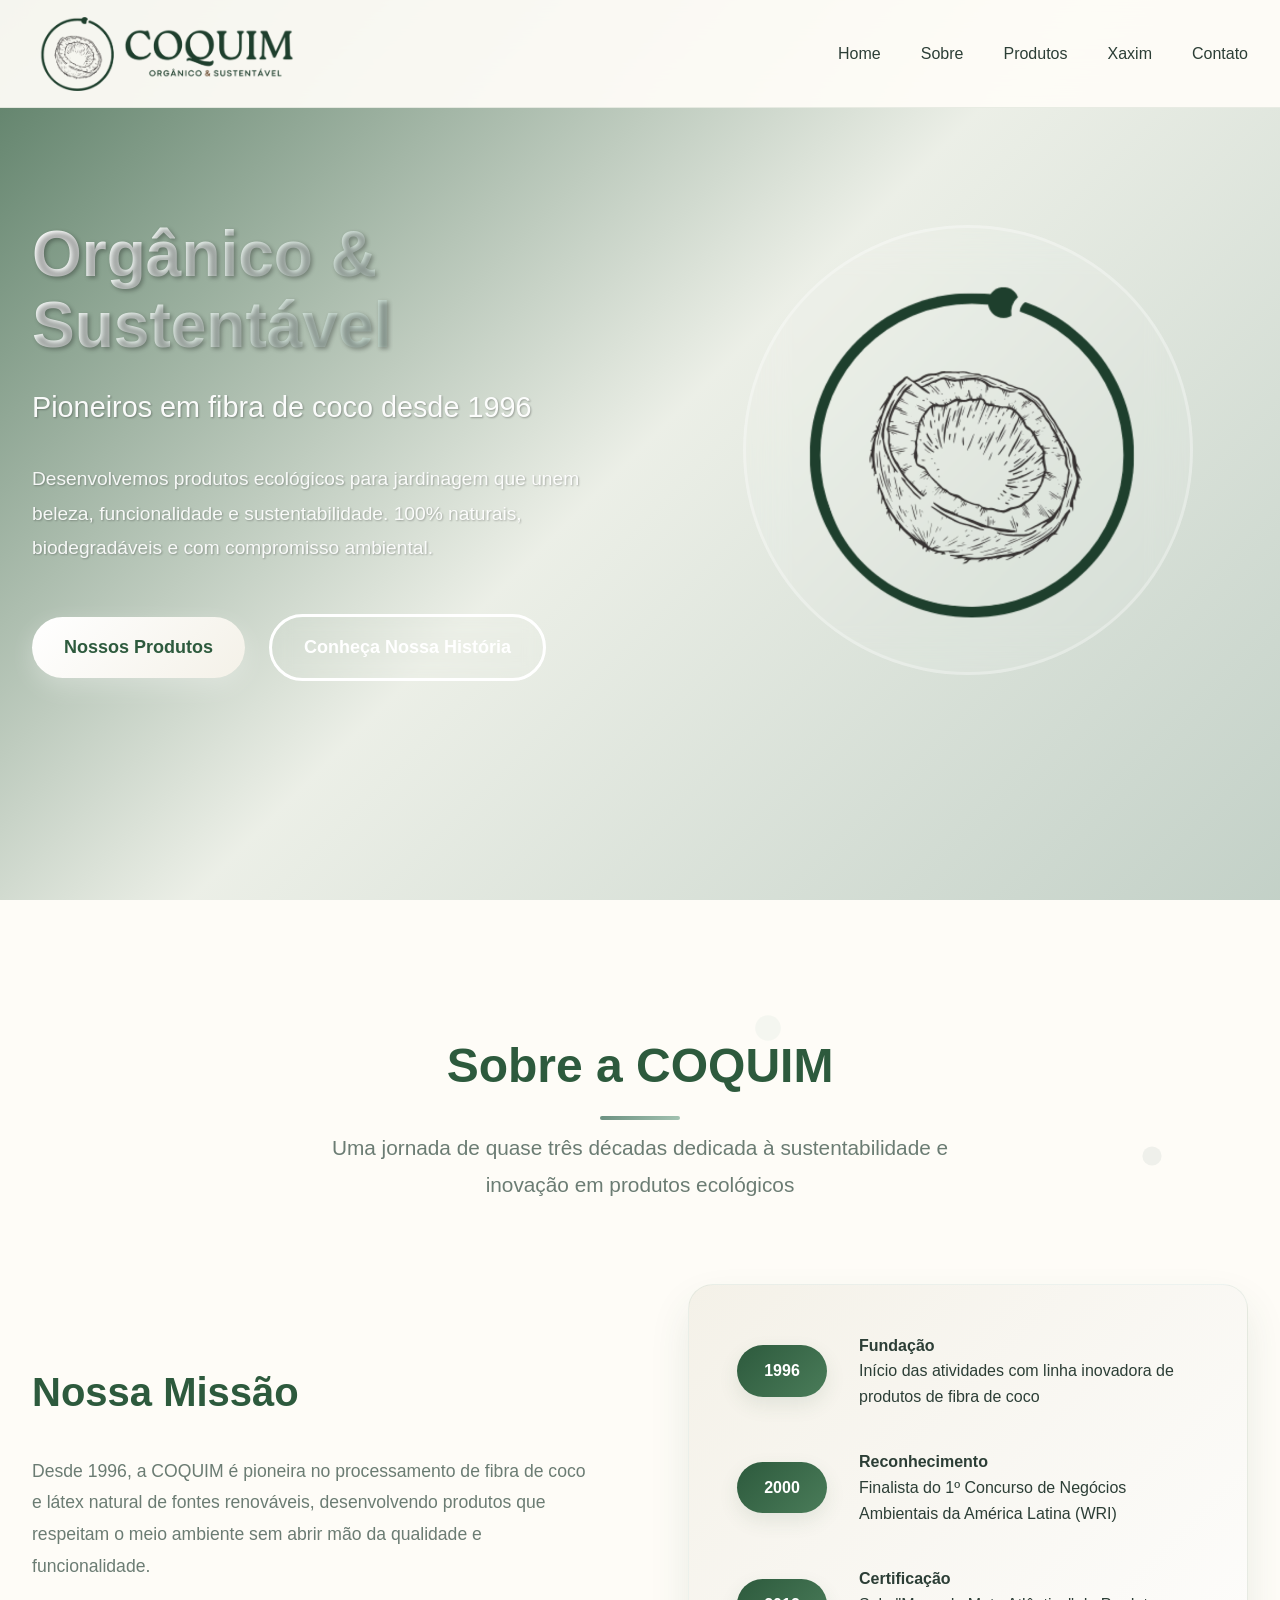
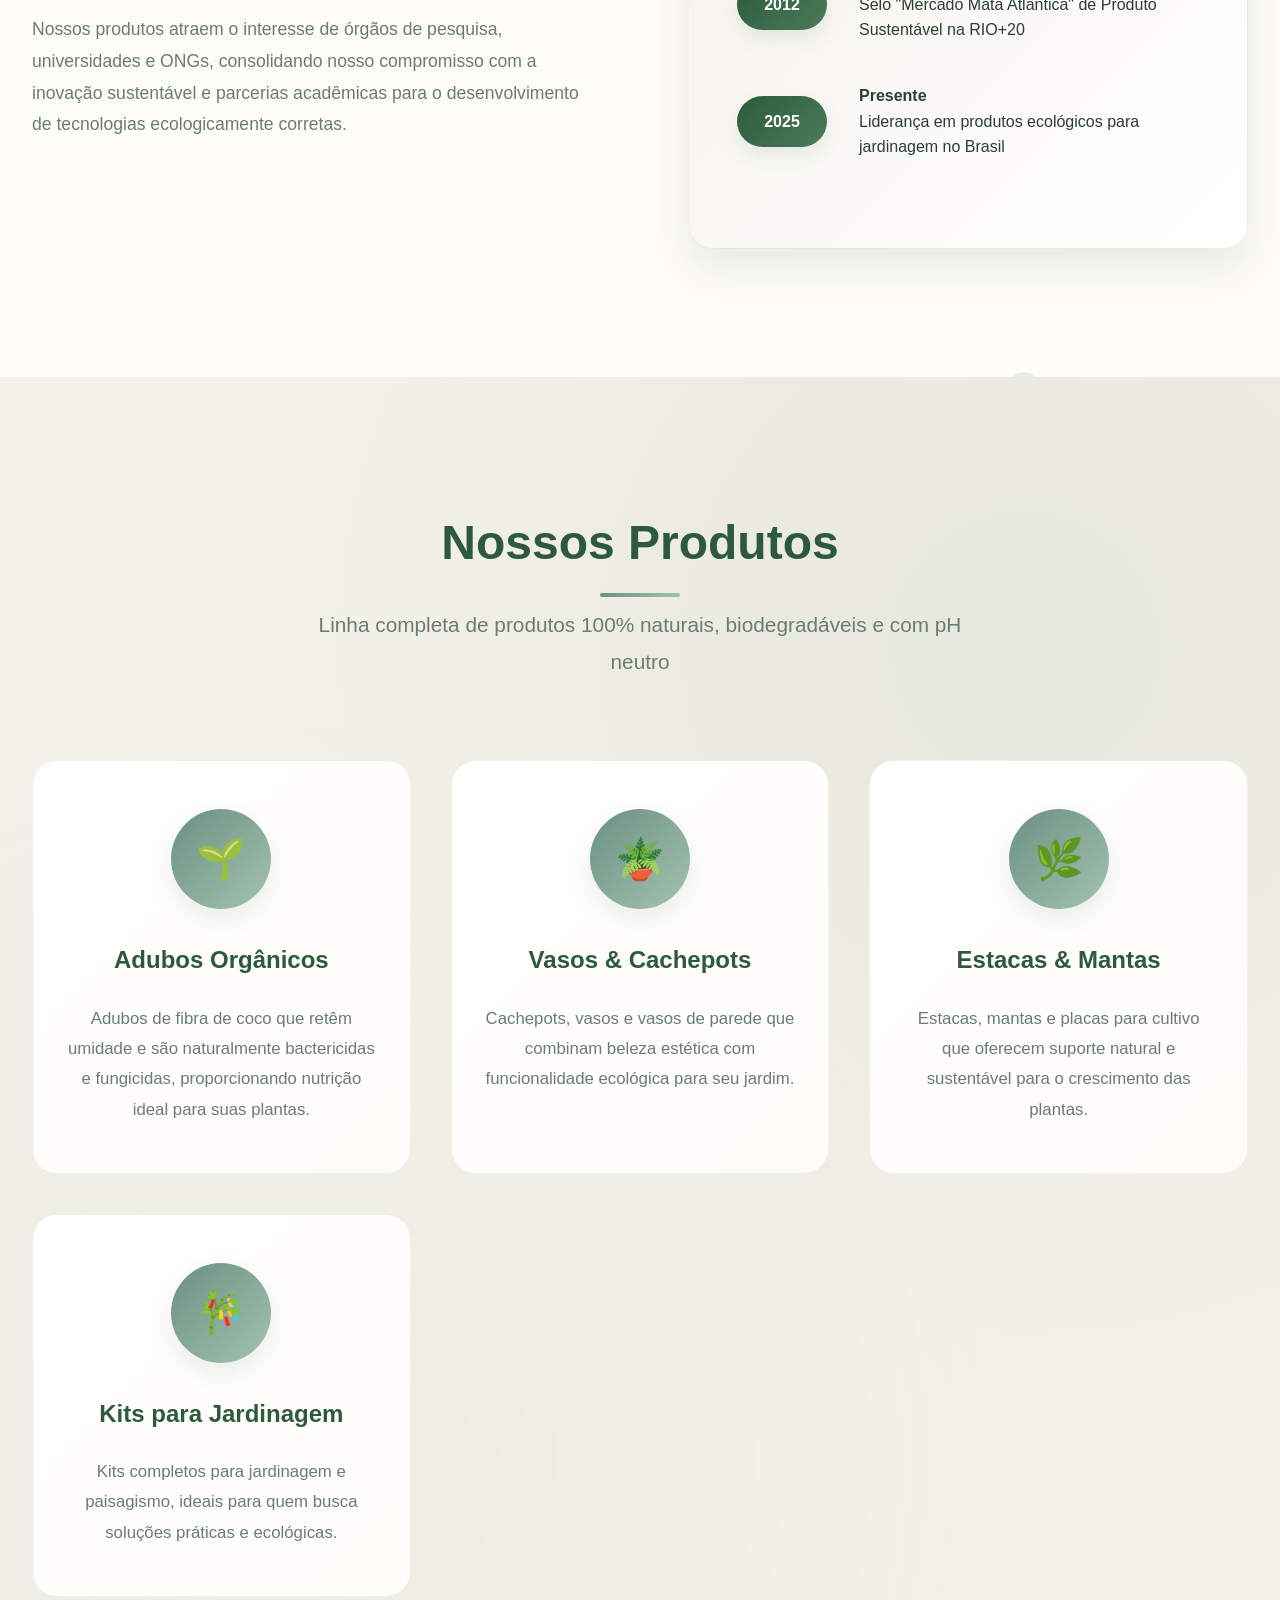
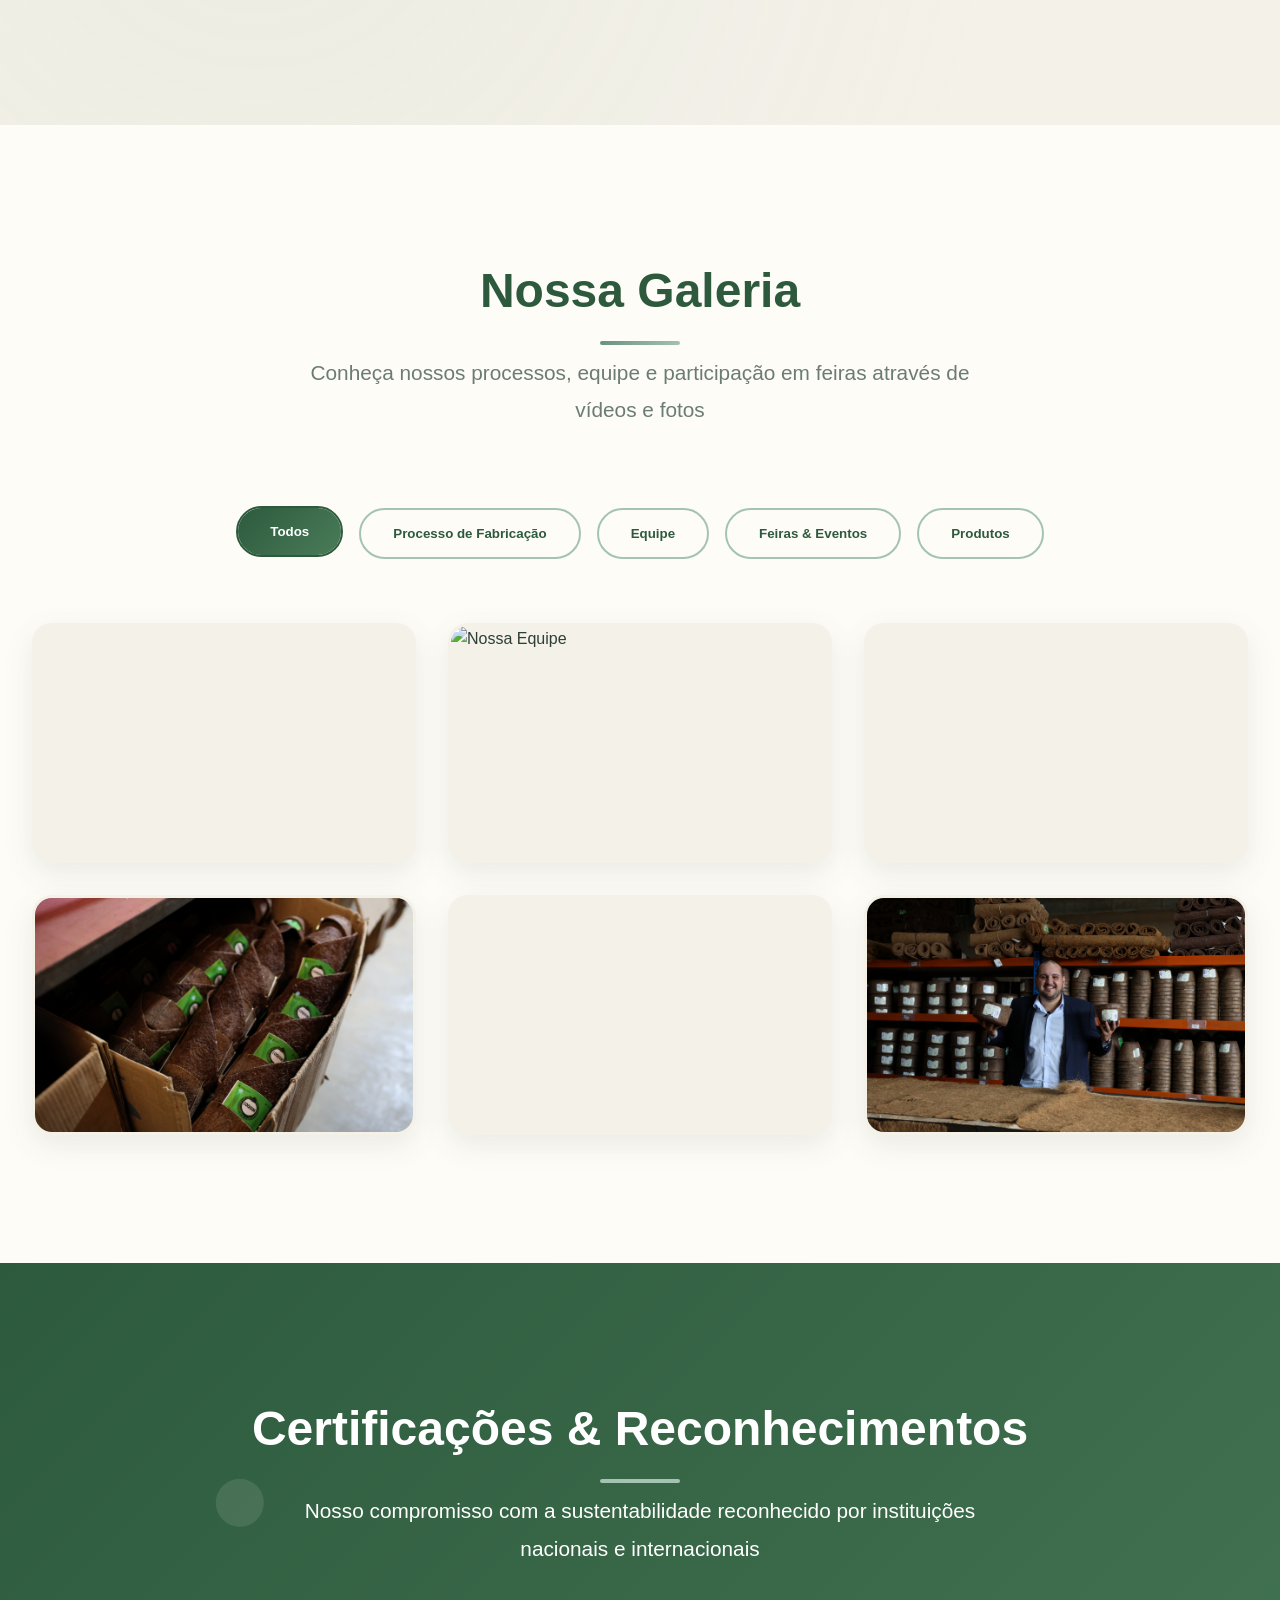
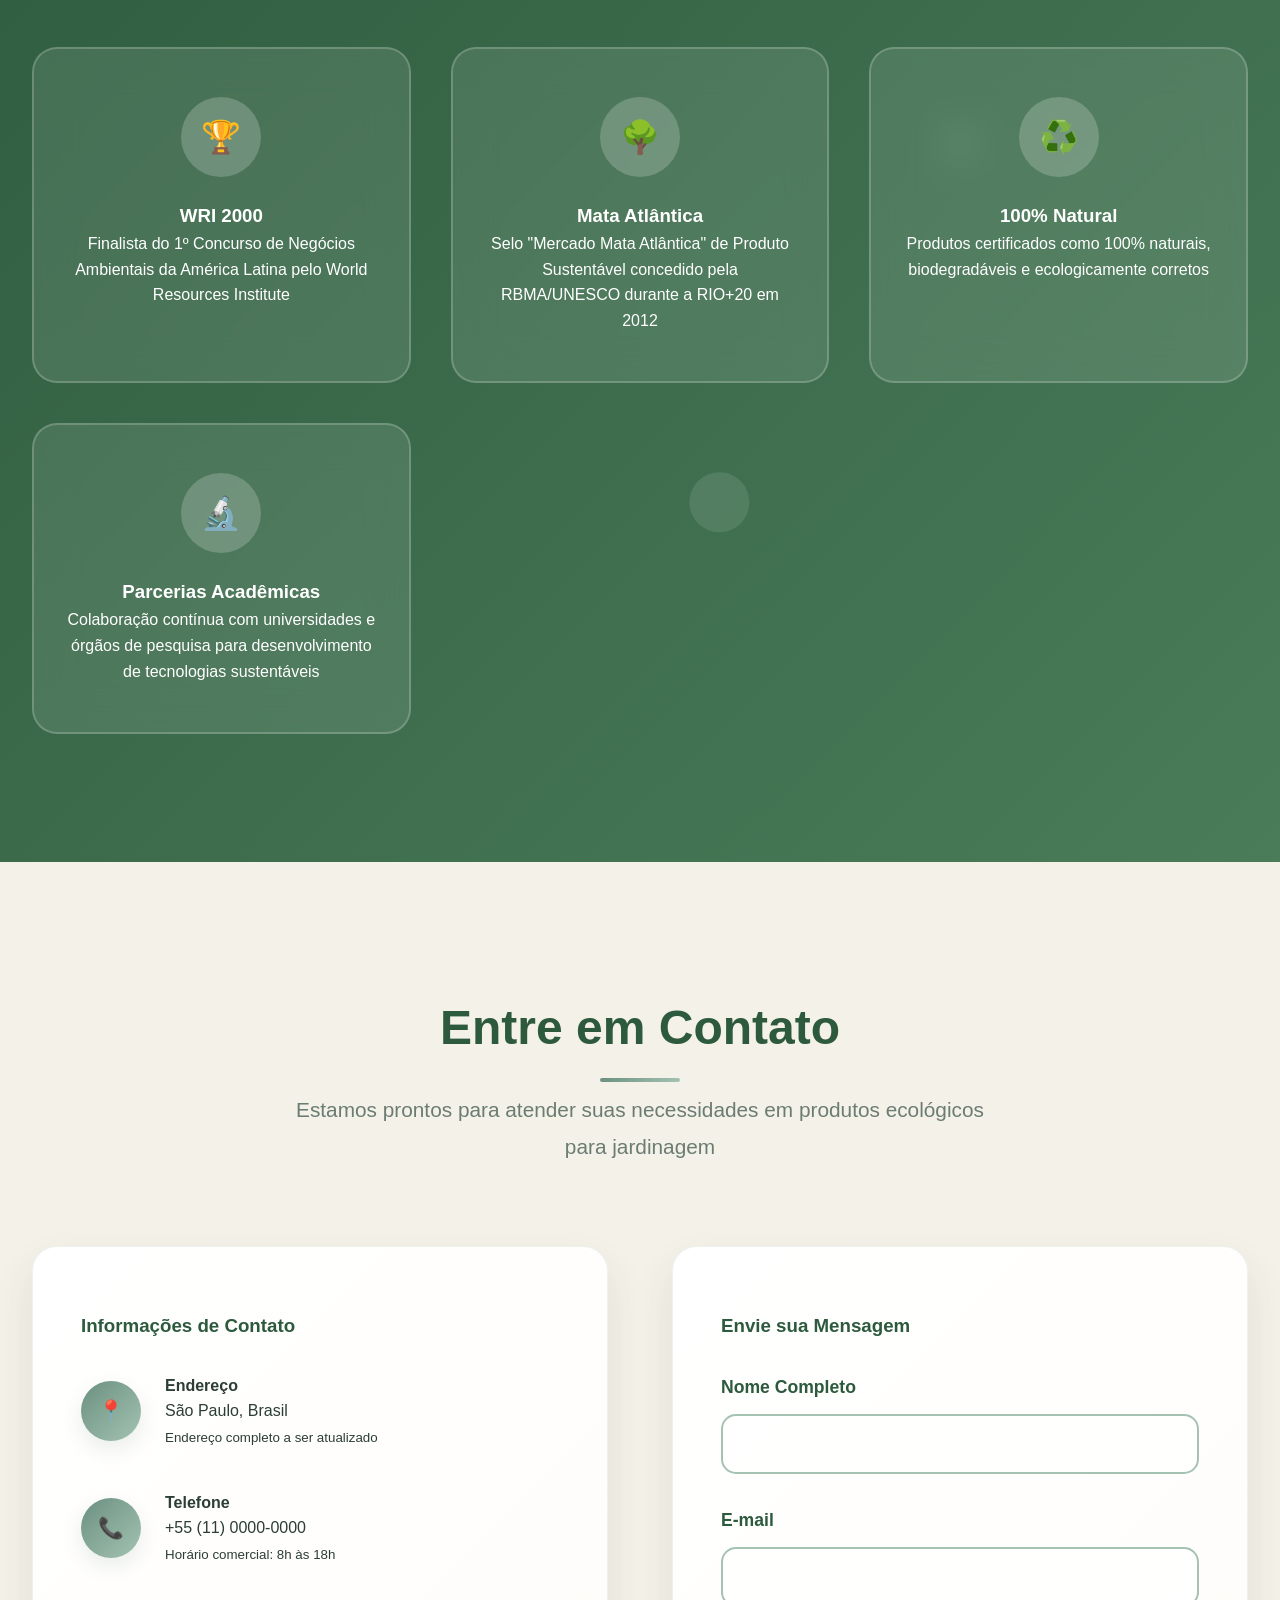
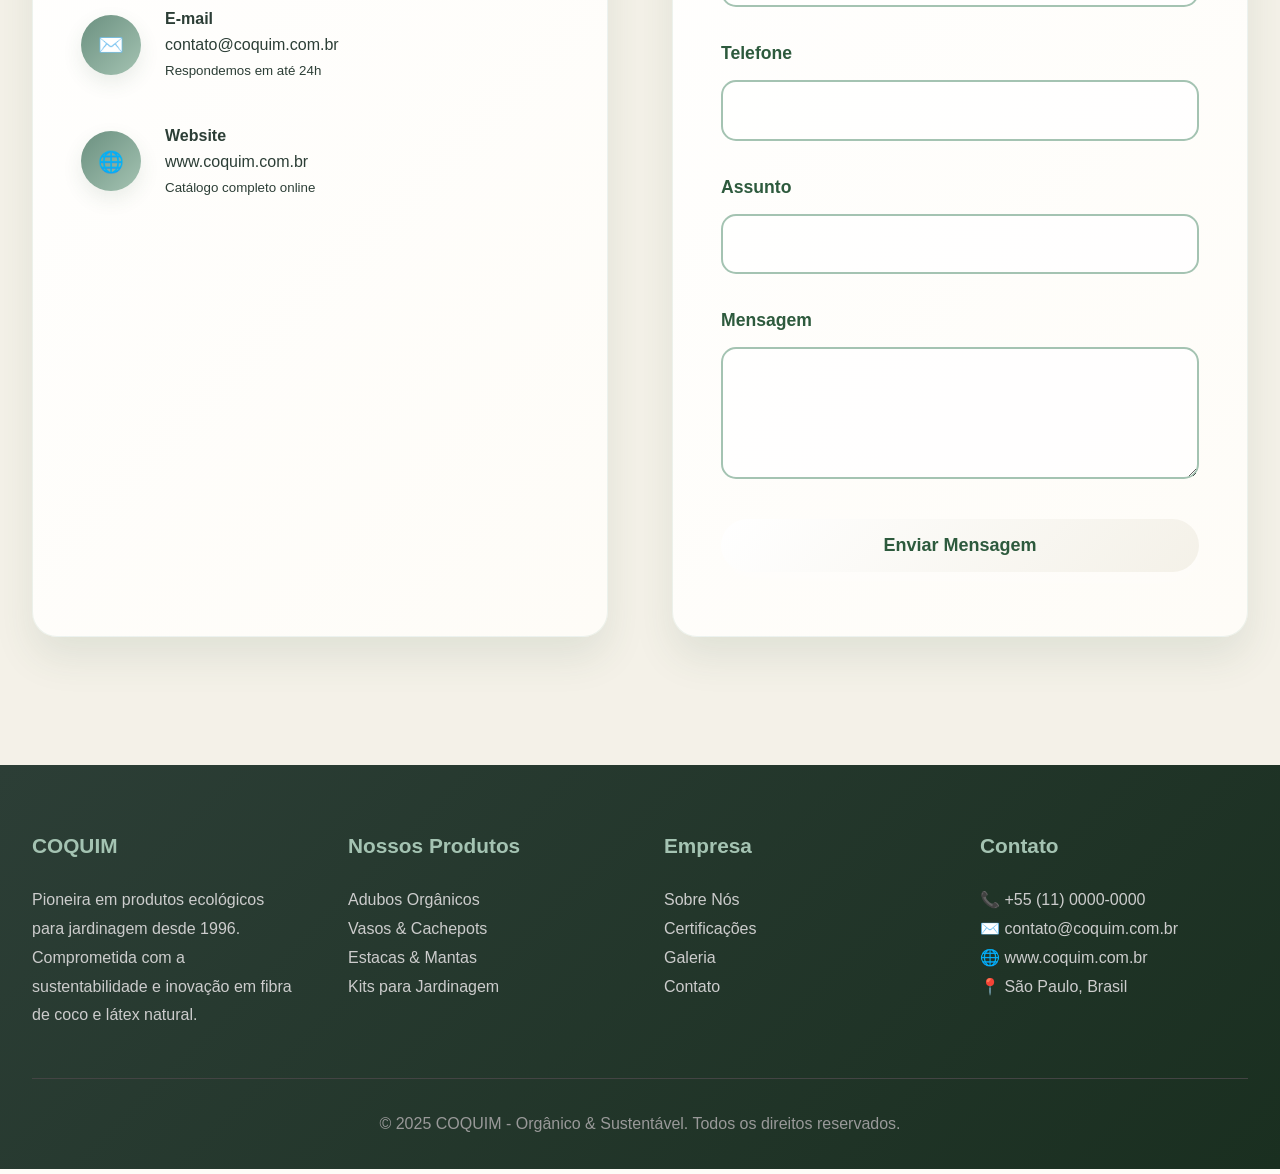
==== index.html @ 80f4fe93 "First commit" ====
<!DOCTYPE html>
<html lang="pt-BR">

<head>
    <meta charset="UTF-8">
    <meta name="viewport" content="width=device-width, initial-scale=1.0">
    <title>COQUIM - Orgânico & Sustentável | Produtos Ecológicos para Jardinagem</title>
    <meta name="description"
        content="COQUIM - Pioneira no processamento de fibra de coco e látex natural. Produtos 100% naturais, biodegradáveis para jardinagem sustentável desde 1996.">
    <meta name="keywords"
        content="fibra de coco, produtos orgânicos, jardinagem sustentável, vasos ecológicos, adubos naturais">

    <!-- Open Graph -->
    <meta property="og:title" content="COQUIM - Orgânico & Sustentável">
    <meta property="og:description" content="Produtos ecológicos para jardinagem desde 1996">
    <meta property="og:type" content="website">

    <style>
        :root {
            --primary-green: #2d5a3d;
            --secondary-green: #4a7c59;
            --accent-green: #6b9080;
            --light-green: #a4c3b2;
            --cream: #f4f1e8;
            --warm-white: #fefcf7;
            --text-dark: #2c3e36;
            --text-light: #6b7c73;
            --shadow: rgba(45, 90, 61, 0.1);
            --shadow-hover: rgba(45, 90, 61, 0.2);
            --gradient-primary: linear-gradient(135deg, #2d5a3d 0%, #4a7c59 100%);
            --gradient-secondary: linear-gradient(135deg, #6b9080 0%, #a4c3b2 100%);
        }

        * {
            margin: 0;
            padding: 0;
            box-sizing: border-box;
        }

        html {
            scroll-behavior: smooth;
        }

        body {
            font-family: 'Segoe UI', Tahoma, Geneva, Verdana, sans-serif;
            line-height: 1.6;
            color: var(--text-dark);
            background-color: var(--warm-white);
            overflow-x: hidden;
        }

        /* Header */
        .header {
            position: fixed;
            top: 0;
            width: 100%;
            background: rgba(254, 252, 247, 0.95);
            backdrop-filter: blur(20px);
            z-index: 1000;
            transition: all 0.3s ease;
            border-bottom: 1px solid rgba(45, 90, 61, 0.1);
        }

        .header.scrolled {
            background: rgba(254, 252, 247, 0.98);
            box-shadow: 0 4px 30px var(--shadow);
        }

        .nav-container {
            max-width: 1400px;
            margin: 0 auto;
            display: flex;
            justify-content: space-between;
            align-items: center;
            padding: 1rem 2rem;
        }

        .logo {
            display: flex;
            align-items: center;
            font-weight: bold;
            color: var(--primary-green);
            text-decoration: none;
        }

        .logo-icon {
            width: 270px;
            height: 75px;
            margin-right: 0.5rem;
            display: flex;
            align-items: center;
            justify-content: center;
            position: relative;
            background-image: url('./assets/logos/coquim-header-logo.png');
            background-size: contain;
            background-repeat: no-repeat;
            background-position: center;
        }

        .nav-menu {
            display: flex;
            list-style: none;
            gap: 2.5rem;
        }

        .nav-link {
            text-decoration: none;
            color: var(--text-dark);
            font-weight: 500;
            transition: all 0.3s ease;
            position: relative;
            padding: 0.5rem 0;
        }

        .nav-link::after {
            content: '';
            position: absolute;
            bottom: 0;
            left: 0;
            width: 0;
            height: 3px;
            background: var(--gradient-primary);
            transition: width 0.3s ease;
            border-radius: 2px;
        }

        .nav-link:hover {
            color: var(--primary-green);
        }

        .nav-link:hover::after {
            width: 100%;
        }

        .mobile-menu-btn {
            display: none;
            background: none;
            border: none;
            font-size: 1.5rem;
            color: var(--primary-green);
            cursor: pointer;
        }

        /* Hero Section with Video Background */
        .hero {
            height: 100vh;
            position: relative;
            display: flex;
            align-items: center;
            overflow: hidden;
        }

        .hero-video {
            position: absolute;
            top: 0;
            left: 0;
            width: 100%;
            height: 100%;
            object-fit: cover;
            z-index: -2;
        }

        .hero::before {
            content: '';
            position: absolute;
            top: 0;
            left: 0;
            width: 100%;
            height: 100%;
            background: linear-gradient(135deg, 
                rgba(45, 90, 61, 0.8) 0%, 
                rgba(74, 124, 89, 0.1) 50%, 
                rgba(107, 144, 128, 0.4) 100%);
            z-index: -1;
        }

        .hero-container {
            max-width: 1400px;
            margin: 0 auto;
            padding: 0 2rem;
            display: grid;
            grid-template-columns: 1fr 1fr;
            gap: 6rem;
            align-items: center;
            position: relative;
            z-index: 1;
        }

        .hero-content {
            color: white;
        }

        .hero-title {
            font-size: 4rem;
            font-weight: 700;
            margin-bottom: 1.5rem;
            line-height: 1.1;
            text-shadow: 2px 2px 4px rgba(0,0,0,0.3);
            background: linear-gradient(135deg, #ffffff 0%, #a4c3b2 100%);
            -webkit-background-clip: text;
            -webkit-text-fill-color: transparent;
            background-clip: text;
        }

        .hero-subtitle {
            font-size: 1.8rem;
            margin-bottom: 2rem;
            font-weight: 300;
            text-shadow: 1px 1px 2px rgba(0,0,0,0.3);
            opacity: 0.95;
        }

        .hero-description {
            font-size: 1.2rem;
            margin-bottom: 3rem;
            line-height: 1.8;
            text-shadow: 1px 1px 2px rgba(0,0,0,0.3);
            opacity: 0.9;
        }

        .cta-buttons {
            display: flex;
            gap: 1.5rem;
            flex-wrap: wrap;
            align-items: center;
        }

        .btn {
            padding: 1rem 2rem;
            border: none;
            border-radius: 50px;
            font-size: 1.125rem;
            font-weight: 600;
            cursor: pointer;
            transition: all 0.4s cubic-bezier(0.175, 0.885, 0.32, 1.275);
            text-decoration: none;
            display: inline-block;
            text-align: center;
            position: relative;
            overflow: hidden;
        }

        .btn::before {
            content: '';
            position: absolute;
            top: 0;
            left: -100%;
            width: 100%;
            height: 100%;
            background: linear-gradient(90deg, transparent, rgba(255,255,255,0.2), transparent);
            transition: left 0.5s;
        }

        .btn:hover::before {
            left: 100%;
        }

        .btn-primary {
            background: linear-gradient(135deg, #ffffff 0%, #f4f1e8 100%);
            color: var(--primary-green);
            box-shadow: 0 8px 25px rgba(255,255,255,0.3);
        }

        .btn-primary:hover {
            transform: translateY(-3px) scale(1.05);
            box-shadow: 0 15px 35px rgba(255,255,255,0.4);
        }

        .btn-secondary {
            background: transparent;
            color: white;
            border: 3px solid white;
            backdrop-filter: blur(10px);
        }

        .btn-secondary:hover {
            background: white;
            color: var(--primary-green);
            transform: translateY(-3px) scale(1.05);
            box-shadow: 0 15px 35px rgba(255,255,255,0.3);
        }

        .hero-visual {
            display: flex;
            justify-content: center;
            align-items: center;
            position: relative;
        }

        .hero-logo {
            width: 450px;
            height: 450px;
            display: flex;
            align-items: center;
            justify-content: center;
            position: relative;
            animation: float 6s ease-in-out infinite;
            background: rgba(255,255,255,0.1);
            backdrop-filter: blur(20px);
            border-radius: 50%;
            border: 3px solid rgba(255,255,255,0.3);
            background-image: url('./assets/imagens/SEM\ FUNDO\ 1.png');
            background-size: 80%;
            background-position: center;
            background-repeat: no-repeat;
        }

        @keyframes float {
            0%, 100% { transform: translateY(0px) rotate(0deg); }
            50% { transform: translateY(-30px) rotate(2deg); }
        }

        /* About Section */
        .about {
            padding: 8rem 0;
            background: var(--warm-white);
            position: relative;
        }

        .about::before {
            content: '';
            position: absolute;
            top: 0;
            right: 0;
            width: 50%;
            height: 100%;
            background: url('data:image/svg+xml,<svg xmlns="http://www.w3.org/2000/svg" viewBox="0 0 100 100"><circle cx="20" cy="20" r="2" fill="%23a4c3b2" opacity="0.1"/><circle cx="80" cy="40" r="1.5" fill="%236b9080" opacity="0.1"/><circle cx="60" cy="70" r="2.5" fill="%234a7c59" opacity="0.1"/></svg>') repeat;
        }

        .container {
            max-width: 1400px;
            margin: 0 auto;
            padding: 0 2rem;
            position: relative;
            z-index: 1;
        }

        .section-header {
            text-align: center;
            margin-bottom: 5rem;
        }

        .section-title {
            font-size: 3rem;
            color: var(--primary-green);
            margin-bottom: 1.5rem;
            position: relative;
            font-weight: 700;
        }

        .section-title::after {
            content: '';
            position: absolute;
            bottom: -15px;
            left: 50%;
            transform: translateX(-50%);
            width: 80px;
            height: 4px;
            background: var(--gradient-secondary);
            border-radius: 2px;
        }

        .section-subtitle {
            font-size: 1.3rem;
            color: var(--text-light);
            max-width: 700px;
            margin: 0 auto;
            line-height: 1.8;
        }

        .section-subtitle-2 {
               font-size: 1.3rem;
            color: #fff;
            max-width: 700px;
            margin: 0 auto;
            line-height: 1.8;
        }

        .about-grid {
            display: grid;
            grid-template-columns: 1fr 1fr;
            gap: 6rem;
            align-items: center;
        }

        .about-content h3 {
            font-size: 2.5rem;
            color: var(--primary-green);
            margin-bottom: 2rem;
            font-weight: 600;
        }

        .about-content p {
            color: var(--text-light);
            margin-bottom: 2rem;
            line-height: 1.8;
            font-size: 1.1rem;
        }

        .timeline {
            background: linear-gradient(135deg, var(--cream) 0%, #ffffff 100%);
            padding: 3rem;
            border-radius: 25px;
            position: relative;
            box-shadow: 0 20px 40px var(--shadow);
            border: 1px solid rgba(164, 195, 178, 0.2);
        }

        .timeline-item {
            display: flex;
            align-items: center;
            margin-bottom: 2.5rem;
            position: relative;
            transition: transform 0.3s ease;
        }

        .timeline-item:hover {
            transform: translateX(10px);
        }

        .timeline-year {
            background: var(--gradient-primary);
            color: white;
            padding: 0.8rem 1.5rem;
            border-radius: 30px;
            font-weight: bold;
            margin-right: 2rem;
            min-width: 90px;
            text-align: center;
            box-shadow: 0 8px 20px var(--shadow);
        }

        .timeline-content {
            flex: 1;
        }

        /* Products Section */
        .products {
            padding: 8rem 0;
            background: var(--cream);
            position: relative;
        }

        .products::before {
            content: '';
            position: absolute;
            top: 0;
            left: 0;
            width: 100%;
            height: 100%;
            background: radial-gradient(circle at 20% 80%, rgba(164, 195, 178, 0.1) 0%, transparent 50%),
                        radial-gradient(circle at 80% 20%, rgba(107, 144, 128, 0.1) 0%, transparent 50%);
        }

        .products-grid {
            display: grid;
            grid-template-columns: repeat(auto-fit, minmax(320px, 1fr));
            gap: 2.5rem;
            margin-top: 4rem;
            position: relative;
            z-index: 1;
        }

        .product-card {
            background: linear-gradient(135deg, #ffffff 0%, #fefcf7 100%);
            border-radius: 25px;
            padding: 3rem 2rem;
            text-align: center;
            transition: all 0.4s cubic-bezier(0.175, 0.885, 0.32, 1.275);
            border: 1px solid rgba(164, 195, 178, 0.2);
            position: relative;
            overflow: hidden;
        }

        .product-card::before {
            content: '';
            position: absolute;
            top: -50%;
            left: -50%;
            width: 200%;
            height: 200%;
            background: radial-gradient(circle, rgba(164, 195, 178, 0.1) 0%, transparent 70%);
            opacity: 0;
            transition: opacity 0.3s ease;
        }

        .product-card:hover::before {
            opacity: 1;
        }

        .product-card:hover {
            transform: translateY(-15px) scale(1.02);
            box-shadow: 0 25px 50px var(--shadow-hover);
        }

        .product-icon {
            width: 100px;
            height: 100px;
            background: var(--gradient-secondary);
            border-radius: 50%;
            display: flex;
            align-items: center;
            justify-content: center;
            margin: 0 auto 2rem;
            font-size: 2.5rem;
            box-shadow: 0 10px 25px var(--shadow);
            transition: transform 0.3s ease;
        }

        .product-card:hover .product-icon {
            transform: scale(1.1) rotate(5deg);
        }

        .product-card h3 {
            color: var(--primary-green);
            margin-bottom: 1.5rem;
            font-size: 1.5rem;
            font-weight: 600;
        }

        .product-card p {
            color: var(--text-light);
            line-height: 1.8;
            font-size: 1.05rem;
        }

        /* Media Gallery - COMPLETAMENTE REDESENHADA */
        .media-gallery {
            padding: 8rem 0;
            background: var(--warm-white);
            position: relative;
        }

        .gallery-tabs {
            display: flex;
            justify-content: center;
            gap: 1rem;
            margin-bottom: 4rem;
            flex-wrap: wrap;
        }

        .gallery-tab {
            padding: 1rem 2rem;
            background: transparent;
            border: 2px solid var(--light-green);
            border-radius: 30px;
            color: var(--primary-green);
            cursor: pointer;
            transition: all 0.3s cubic-bezier(0.175, 0.885, 0.32, 1.275);
            font-weight: 600;
            position: relative;
            overflow: hidden;
        }

        .gallery-tab::before {
            content: '';
            position: absolute;
            top: 0;
            left: -100%;
            width: 100%;
            height: 100%;
            background: var(--gradient-primary);
            transition: left 0.3s ease;
            z-index: -1;
        }

        .gallery-tab.active,
        .gallery-tab:hover {
            color: white;
            border-color: var(--primary-green);
            transform: translateY(-2px);
        }

        .gallery-tab.active::before,
        .gallery-tab:hover::before {
            left: 0;
        }

        .gallery-grid {
            display: grid;
            grid-template-columns: repeat(auto-fit, minmax(350px, 1fr));
            gap: 2rem;
            opacity: 1;
            transition: opacity 0.5s ease;
        }

        .gallery-item {
            aspect-ratio: 16/10;
            background: var(--cream);
            border-radius: 20px;
            overflow: hidden;
            position: relative;
            cursor: pointer;
            transition: all 0.4s cubic-bezier(0.175, 0.885, 0.32, 1.275);
            box-shadow: 0 10px 30px var(--shadow);
            border: 3px solid transparent;
        }

        .gallery-item:hover {
            transform: translateY(-10px) scale(1.02);
            box-shadow: 0 25px 50px var(--shadow-hover);
            border-color: var(--light-green);
        }

        .gallery-item video,
        .gallery-item img {
            width: 100%;
            height: 100%;
            object-fit: cover;
            transition: transform 0.4s ease;
        }

        .gallery-item:hover video,
        .gallery-item:hover img {
            transform: scale(1.05);
        }

        .gallery-overlay {
            position: absolute;
            top: 0;
            left: 0;
            right: 0;
            bottom: 0;
            background: linear-gradient(135deg, 
                rgba(45, 90, 61, 0.9) 0%, 
                rgba(74, 124, 89, 0.8) 100%);
            display: flex;
            flex-direction: column;
            align-items: center;
            justify-content: center;
            opacity: 0;
            transition: all 0.4s ease;
            color: white;
            text-align: center;
            padding: 2rem;
        }

        .gallery-item:hover .gallery-overlay {
            opacity: 1;
        }

        .gallery-overlay-icon {
            font-size: 3rem;
            margin-bottom: 1rem;
            transform: translateY(20px);
            transition: transform 0.4s ease 0.1s;
        }

        .gallery-item:hover .gallery-overlay-icon {
            transform: translateY(0);
        }

        .gallery-overlay-text {
            font-size: 1.3rem;
            font-weight: 600;
            transform: translateY(20px);
            transition: transform 0.4s ease 0.2s;
        }

        .gallery-item:hover .gallery-overlay-text {
            transform: translateY(0);
        }

        .gallery-placeholder {
            display: flex;
            flex-direction: column;
            align-items: center;
            justify-content: center;
            height: 100%;
            background: var(--gradient-secondary);
            color: white;
            font-size: 1.2rem;
            text-align: center;
            padding: 2rem;
            font-weight: 600;
        }

        .gallery-placeholder-icon {
            font-size: 3rem;
            margin-bottom: 1rem;
            opacity: 0.8;
        }

        /* Certifications */
        .certifications {
            padding: 8rem 0;
            background: var(--gradient-primary);
            color: white;
            position: relative;
        }

        .certifications::before {
            content: '';
            position: absolute;
            top: 0;
            left: 0;
            width: 100%;
            height: 100%;
            background: url('data:image/svg+xml,<svg xmlns="http://www.w3.org/2000/svg" viewBox="0 0 100 100"><circle cx="20" cy="20" r="2" fill="%23ffffff" opacity="0.1"/><circle cx="80" cy="40" r="1.5" fill="%23ffffff" opacity="0.1"/><circle cx="60" cy="70" r="2.5" fill="%23ffffff" opacity="0.1"/></svg>') repeat;
        }

        .certifications .section-title {
            color: white;
        }

        .certifications .section-title::after {
            background: var(--light-green);
        }

        .cert-grid {
            display: grid;
            grid-template-columns: repeat(auto-fit, minmax(280px, 1fr));
            gap: 2.5rem;
            margin-top: 4rem;
            position: relative;
            z-index: 1;
        }

        .cert-card {
            background: rgba(255, 255, 255, 0.1);
            backdrop-filter: blur(20px);
            border-radius: 25px;
            padding: 3rem 2rem;
            text-align: center;
            border: 2px solid rgba(255, 255, 255, 0.2);
            transition: all 0.4s cubic-bezier(0.175, 0.885, 0.32, 1.275);
            position: relative;
            overflow: hidden;
        }

        .cert-card::before {
            content: '';
            position: absolute;
            top: -50%;
            left: -50%;
            width: 200%;
            height: 200%;
            background: radial-gradient(circle, rgba(255, 255, 255, 0.1) 0%, transparent 70%);
            opacity: 0;
            transition: opacity 0.3s ease;
        }

        .cert-card:hover::before {
            opacity: 1;
        }

        .cert-card:hover {
            transform: translateY(-10px) scale(1.02);
            border-color: rgba(255, 255, 255, 0.4);
            box-shadow: 0 20px 40px rgba(0, 0, 0, 0.2);
        }

        .cert-icon {
            width: 80px;
            height: 80px;
            background: rgba(255, 255, 255, 0.2);
            border-radius: 50%;
            display: flex;
            align-items: center;
            justify-content: center;
            margin: 0 auto 1.5rem;
            font-size: 2rem;
            transition: transform 0.3s ease;
        }

        .cert-card:hover .cert-icon {
            transform: scale(1.1) rotate(5deg);
        }

        /* Contact */
        .contact {
            padding: 8rem 0;
            background: var(--cream);
        }

        .contact-grid {
            display: grid;
            grid-template-columns: 1fr 1fr;
            gap: 4rem;
            margin-top: 4rem;
        }

        .contact-info,
        .contact-form {
            background: linear-gradient(135deg, #ffffff 0%, #fefcf7 100%);
            padding: 4rem 3rem;
            border-radius: 25px;
            box-shadow: 0 20px 40px var(--shadow);
            border: 1px solid rgba(164, 195, 178, 0.2);
        }

        .contact-item {
            display: flex;
            align-items: center;
            margin-bottom: 2.5rem;
            transition: transform 0.3s ease;
        }

        .contact-item:hover {
            transform: translateX(10px);
        }

        .contact-icon {
            width: 60px;
            height: 60px;
            background: var(--gradient-secondary);
            border-radius: 50%;
            display: flex;
            align-items: center;
            justify-content: center;
            margin-right: 1.5rem;
            color: white;
            font-size: 1.3rem;
            box-shadow: 0 8px 20px var(--shadow);
        }

        .form-group {
            margin-bottom: 2rem;
        }

        .form-group label {
            display: block;
            margin-bottom: 0.8rem;
            color: var(--primary-green);
            font-weight: 600;
            font-size: 1.1rem;
        }

        .form-group input,
        .form-group textarea {
            width: 100%;
            padding: 1.2rem;
            border: 2px solid var(--light-green);
            border-radius: 15px;
            font-size: 1rem;
            transition: all 0.3s ease;
            background: rgba(255, 255, 255, 0.8);
        }

        .form-group input:focus,
        .form-group textarea:focus {
            outline: none;
            border-color: var(--primary-green);
            box-shadow: 0 0 0 3px rgba(45, 90, 61, 0.1);
            transform: translateY(-2px);
        }

        /* Footer */
        .footer {
            background: linear-gradient(135deg, var(--text-dark) 0%, #1a2f20 100%);
            color: white;
            padding: 4rem 0 2rem;
        }

        .footer-content {
            display: grid;
            grid-template-columns: repeat(auto-fit, minmax(250px, 1fr));
            gap: 3rem;
            margin-bottom: 3rem;
        }

        .footer-section h3 {
            color: var(--light-green);
            margin-bottom: 1.5rem;
            font-size: 1.3rem;
        }

        .footer-section p,
        .footer-section a {
            color: #ccc;
            text-decoration: none;
            line-height: 1.8;
            transition: color 0.3s ease;
        }

        .footer-section a:hover {
            color: var(--light-green);
        }

        .footer-bottom {
            border-top: 1px solid #444;
            padding-top: 2rem;
            text-align: center;
            color: #999;
        }

        /* Responsive Design */
        @media (max-width: 768px) {
            .mobile-menu-btn {
                display: block;
            }

            .nav-menu {
                position: absolute;
                top: 100%;
                left: 0;
                width: 100%;
                background: white;
                flex-direction: column;
                padding: 2rem;
                box-shadow: 0 10px 30px var(--shadow);
                transform: translateY(-100%);
                opacity: 0;
                visibility: hidden;
                transition: all 0.3s ease;
            }

            .nav-menu.active {
                transform: translateY(0);
                opacity: 1;
                visibility: visible;
            }

            .hero-container {
                grid-template-columns: 1fr;
                text-align: center;
                gap: 3rem;
            }

            .hero-title {
                font-size: 2.8rem;
            }

            .hero-logo {
                width: 250px;
                height: 250px;
            }

            .about-grid,
            .contact-grid {
                grid-template-columns: 1fr;
                gap: 3rem;
            }

            .section-title {
                font-size: 2.2rem;
            }

            .cta-buttons {
                justify-content: center;
            }

            .gallery-tabs {
                justify-content: center;
            }

            .nav-container {
                padding: 1rem;
            }

            .gallery-grid {
                grid-template-columns: 1fr;
            }
        }

        @media (max-width: 480px) {
            .hero-title {
                font-size: 2.2rem;
            }

            .hero-subtitle {
                font-size: 1.3rem;
            }

            .btn {
                padding: 1rem 2rem;
                font-size: 1rem;
            }

            .contact-info,
            .contact-form {
                padding: 2.5rem 2rem;
            }

            .section-title {
                font-size: 1.8rem;
            }

            .hero-container {
                gap: 2rem;
            }
        }

        /* Animations */
        .fade-in {
            opacity: 0;
            transform: translateY(50px);
            transition: all 0.8s cubic-bezier(0.175, 0.885, 0.32, 1.275);
        }

        .fade-in.visible {
            opacity: 1;
            transform: translateY(0);
        }

        /* Custom scrollbar */
        ::-webkit-scrollbar {
            width: 12px;
        }

        ::-webkit-scrollbar-track {
            background: var(--cream);
        }

        ::-webkit-scrollbar-thumb {
            background: var(--gradient-primary);
            border-radius: 6px;
        }

        ::-webkit-scrollbar-thumb:hover {
            background: var(--secondary-green);
        }

        /* Loading animation for gallery items */
        @keyframes slideInUp {
            from {
                opacity: 0;
                transform: translateY(30px);
            }
            to {
                opacity: 1;
                transform: translateY(0);
            }
        }

        .gallery-item {
            animation: slideInUp 0.6s ease forwards;
        }

        .gallery-item:nth-child(1) { animation-delay: 0.1s; }
        .gallery-item:nth-child(2) { animation-delay: 0.2s; }
        .gallery-item:nth-child(3) { animation-delay: 0.3s; }
        .gallery-item:nth-child(4) { animation-delay: 0.4s; }
        .gallery-item:nth-child(5) { animation-delay: 0.5s; }
        .gallery-item:nth-child(6) { animation-delay: 0.6s; }
    </style>
</head>

<body>
    <!-- Header -->
    <header class="header" id="header">
        <nav class="nav-container">
            <a href="#home" class="logo">
                <div class="logo-icon"></div>
            </a>
            <ul class="nav-menu" id="nav-menu">
                <li><a href="./index.html" class="nav-link">Home</a></li>
                <li><a href="./sobre-nos.html" class="nav-link">Sobre</a></li>
                <li><a href="./produtos.html" class="nav-link">Produtos</a></li>
                <li><a href="./xaxim.html" class="nav-link">Xaxim</a></li>
                <li><a href="./contato.html" class="nav-link">Contato</a></li>
            </ul>
            <button class="mobile-menu-btn" id="mobile-menu-btn">☰</button>
        </nav>
    </header>

    <!-- Hero Section with Video Background -->
    <section class="hero" id="home">
        <video class="hero-video" autoplay muted loop playsinline>
            <source src="./assets/videos/video-2-wide-hero.mp4" type="video/mp4">
            Seu navegador não suporta vídeos HTML5.
        </video>
        <div class="hero-container">
            <div class="hero-content">
                <h1 class="hero-title">Orgânico & Sustentável</h1>
                <p class="hero-subtitle">Pioneiros em fibra de coco desde 1996</p>
                <p class="hero-description">
                    Desenvolvemos produtos ecológicos para jardinagem que unem beleza,
                    funcionalidade e sustentabilidade. 100% naturais, biodegradáveis
                    e com compromisso ambiental.
                </p>
                <div class="cta-buttons">
                    <a href="#products" class="btn btn-primary">Nossos Produtos</a>
                    <a href="#about" class="btn btn-secondary">Conheça Nossa História</a>
                </div>
            </div>
            <div class="hero-visual">
                <div class="hero-logo"></div>
            </div>
        </div>
    </section>

    <!-- About Section -->
    <section class="about" id="about">
        <div class="container">
            <div class="section-header fade-in">
                <h2 class="section-title">Sobre a COQUIM</h2>
                <p class="section-subtitle">
                    Uma jornada de quase três décadas dedicada à sustentabilidade
                    e inovação em produtos ecológicos
                </p>
            </div>
            <div class="about-grid">
                <div class="about-content fade-in">
                    <h3>Nossa Missão</h3>
                    <p>
                        Desde 1996, a COQUIM é pioneira no processamento de fibra de coco
                        e látex natural de fontes renováveis, desenvolvendo produtos que
                        respeitam o meio ambiente sem abrir mão da qualidade e funcionalidade.
                    </p>
                    <p>
                        Nossos produtos atraem o interesse de órgãos de pesquisa, universidades
                        e ONGs, consolidando nosso compromisso com a inovação sustentável e
                        parcerias acadêmicas para o desenvolvimento de tecnologias ecologicamente corretas.
                    </p>
                </div>
                <div class="timeline fade-in">
                    <div class="timeline-item">
                        <div class="timeline-year">1996</div>
                        <div class="timeline-content">
                            <strong>Fundação</strong><br>
                            Início das atividades com linha inovadora de produtos de fibra de coco
                        </div>
                    </div>
                    <div class="timeline-item">
                        <div class="timeline-year">2000</div>
                        <div class="timeline-content">
                            <strong>Reconhecimento</strong><br>
                            Finalista do 1º Concurso de Negócios Ambientais da América Latina (WRI)
                        </div>
                    </div>
                    <div class="timeline-item">
                        <div class="timeline-year">2012</div>
                        <div class="timeline-content">
                            <strong>Certificação</strong><br>
                            Selo "Mercado Mata Atlântica" de Produto Sustentável na RIO+20
                        </div>
                    </div>
                    <div class="timeline-item">
                        <div class="timeline-year">2025</div>
                        <div class="timeline-content">
                            <strong>Presente</strong><br>
                            Liderança em produtos ecológicos para jardinagem no Brasil
                        </div>
                    </div>
                </div>
            </div>
        </div>
    </section>

    <!-- Products Section -->
    <section class="products" id="products">
        <div class="container">
            <div class="section-header fade-in">
                <h2 class="section-title">Nossos Produtos</h2>
                <p class="section-subtitle">
                    Linha completa de produtos 100% naturais, biodegradáveis e com pH neutro
                </p>
            </div>
            <div class="products-grid">
                <div class="product-card fade-in">
                    <div class="product-icon">🌱</div>
                    <h3>Adubos Orgânicos</h3>
                    <p>
                        Adubos de fibra de coco que retêm umidade e são naturalmente
                        bactericidas e fungicidas, proporcionando nutrição ideal para suas plantas.
                    </p>
                </div>
                <div class="product-card fade-in">
                    <div class="product-icon">🪴</div>
                    <h3>Vasos & Cachepots</h3>
                    <p>
                        Cachepots, vasos e vasos de parede que combinam beleza estética
                        com funcionalidade ecológica para seu jardim.
                    </p>
                </div>
                <div class="product-card fade-in">
                    <div class="product-icon">🌿</div>
                    <h3>Estacas & Mantas</h3>
                    <p>
                        Estacas, mantas e placas para cultivo que oferecem suporte natural
                        e sustentável para o crescimento das plantas.
                    </p>
                </div>
                <div class="product-card fade-in">
                    <div class="product-icon">🎋</div>
                    <h3>Kits para Jardinagem</h3>
                    <p>
                        Kits completos para jardinagem e paisagismo, ideais para quem
                        busca soluções práticas e ecológicas.
                    </p>
                </div>
            </div>
        </div>
    </section>

    <!-- Media Gallery - NOVA VERSÃO MELHORADA -->
    <section class="media-gallery" id="media">
        <div class="container">
            <div class="section-header fade-in">
                <h2 class="section-title">Nossa Galeria</h2>
                <p class="section-subtitle">
                    Conheça nossos processos, equipe e participação em feiras através de vídeos e fotos
                </p>
            </div>
            <div class="gallery-tabs">
                <button class="gallery-tab active" data-category="all">Todos</button>
                <button class="gallery-tab" data-category="process">Processo de Fabricação</button>
                <button class="gallery-tab" data-category="team">Equipe</button>
                <button class="gallery-tab" data-category="events">Feiras & Eventos</button>
                <button class="gallery-tab" data-category="products">Produtos</button>
            </div>
            <div class="gallery-grid" id="gallery-grid">
                <!-- Processo de Fabricação -->
                <div class="gallery-item" data-category="process">
                    <video muted preload="metadata">
                        <source src="./assets/videos/video-1-vertical.mp4" type="video/mp4">
                    </video>
                    <div class="gallery-overlay">
                        <div class="gallery-overlay-icon">▶️</div>
                        <div class="gallery-overlay-text">Processo de Fabricação</div>
                    </div>
                </div>

                <!-- Equipe -->
                <div class="gallery-item" data-category="team">
                    <img src="./assets/imagens/equipe.JPG" alt="Nossa Equipe" loading="lazy">
                    <div class="gallery-overlay">
                        <div class="gallery-overlay-icon">👥</div>
                        <div class="gallery-overlay-text">Nossa Equipe</div>
                    </div>
                </div>

                <!-- Feiras & Eventos -->
                <div class="gallery-item" data-category="events">
                    <video muted preload="metadata">
                        <source src="./assets/videos/video-4-comercial-vertical.mp4" type="video/mp4">
                    </video>
                    <div class="gallery-overlay">
                        <div class="gallery-overlay-icon">🏪</div>
                        <div class="gallery-overlay-text">Feiras & Eventos</div>
                    </div>
                </div>

                <!-- Produtos -->
                <div class="gallery-item" data-category="products">
                    <img src="./assets/imagens/produtos-1.JPG" alt="Nossos Produtos" loading="lazy">
                    <div class="gallery-overlay">
                        <div class="gallery-overlay-icon">🌱</div>
                        <div class="gallery-overlay-text">Nossos Produtos</div>
                    </div>
                </div>

                <!-- Linha de Produção -->
                <div class="gallery-item" data-category="process">
                    <video muted preload="metadata">
                        <source src="./assets/videos/video-3-wide-mix.mp4" type="video/mp4">
                    </video>
                    <div class="gallery-overlay">
                        <div class="gallery-overlay-icon">⚙️</div>
                        <div class="gallery-overlay-text">Linha de Produção</div>
                    </div>
                </div>

                <!-- Exposições -->
                <div class="gallery-item" data-category="events">
                    <img src="./assets/imagens/exposicoes.JPG" alt="Exposições" loading="lazy">
                    <div class="gallery-overlay">
                        <div class="gallery-overlay-icon">🎪</div>
                        <div class="gallery-overlay-text">Exposições</div>
                    </div>
                </div>
            </div>
        </div>
    </section>

    <!-- Certifications -->
    <section class="certifications" id="certifications">
        <div class="container">
            <div class="section-header fade-in">
                <h2 class="section-title">Certificações & Reconhecimentos</h2>
                <p class="section-subtitle-2">
                    Nosso compromisso com a sustentabilidade reconhecido por instituições nacionais e internacionais
                </p>
            </div>
            <div class="cert-grid">
                <div class="cert-card fade-in">
                    <div class="cert-icon">🏆</div>
                    <h3>WRI 2000</h3>
                    <p>
                        Finalista do 1º Concurso de Negócios Ambientais da América Latina
                        pelo World Resources Institute
                    </p>
                </div>
                <div class="cert-card fade-in">
                    <div class="cert-icon">🌳</div>
                    <h3>Mata Atlântica</h3>
                    <p>
                        Selo "Mercado Mata Atlântica" de Produto Sustentável concedido
                        pela RBMA/UNESCO durante a RIO+20 em 2012
                    </p>
                </div>
                <div class="cert-card fade-in">
                    <div class="cert-icon">♻️</div>
                    <h3>100% Natural</h3>
                    <p>
                        Produtos certificados como 100% naturais, biodegradáveis
                        e ecologicamente corretos
                    </p>
                </div>
                <div class="cert-card fade-in">
                    <div class="cert-icon">🔬</div>
                    <h3>Parcerias Acadêmicas</h3>
                    <p>
                        Colaboração contínua com universidades e órgãos de pesquisa
                        para desenvolvimento de tecnologias sustentáveis
                    </p>
                </div>
            </div>
        </div>
    </section>

    <!-- Contact -->
    <section class="contact" id="contact">
        <div class="container">
            <div class="section-header fade-in">
                <h2 class="section-title">Entre em Contato</h2>
                <p class="section-subtitle">
                    Estamos prontos para atender suas necessidades em produtos ecológicos para jardinagem
                </p>
            </div>
            <div class="contact-grid">
                <div class="contact-info fade-in">
                    <h3 style="color: var(--primary-green); margin-bottom: 2rem;">Informações de Contato</h3>
                    <div class="contact-item">
                        <div class="contact-icon">📍</div>
                        <div>
                            <strong>Endereço</strong><br>
                            São Paulo, Brasil<br>
                            <small>Endereço completo a ser atualizado</small>
                        </div>
                    </div>
                    <div class="contact-item">
                        <div class="contact-icon">📞</div>
                        <div>
                            <strong>Telefone</strong><br>
                            +55 (11) 0000-0000<br>
                            <small>Horário comercial: 8h às 18h</small>
                        </div>
                    </div>
                    <div class="contact-item">
                        <div class="contact-icon">✉️</div>
                        <div>
                            <strong>E-mail</strong><br>
                            contato@coquim.com.br<br>
                            <small>Respondemos em até 24h</small>
                        </div>
                    </div>
                    <div class="contact-item">
                        <div class="contact-icon">🌐</div>
                        <div>
                            <strong>Website</strong><br>
                            www.coquim.com.br<br>
                            <small>Catálogo completo online</small>
                        </div>
                    </div>
                </div>
                <div class="contact-form fade-in">
                    <h3 style="color: var(--primary-green); margin-bottom: 2rem;">Envie sua Mensagem</h3>
                    <form id="contact-form">
                        <div class="form-group">
                            <label for="name">Nome Completo</label>
                            <input type="text" id="name" name="name" required>
                        </div>
                        <div class="form-group">
                            <label for="email">E-mail</label>
                            <input type="email" id="email" name="email" required>
                        </div>
                        <div class="form-group">
                            <label for="phone">Telefone</label>
                            <input type="tel" id="phone" name="phone">
                        </div>
                        <div class="form-group">
                            <label for="subject">Assunto</label>
                            <input type="text" id="subject" name="subject" required>
                        </div>
                        <div class="form-group">
                            <label for="message">Mensagem</label>
                            <textarea id="message" name="message" rows="5" required></textarea>
                        </div>
                        <button type="submit" class="btn btn-primary" style="width: 100%;">
                            Enviar Mensagem
                        </button>
                    </form>
                </div>
            </div>
        </div>
    </section>

    <!-- Footer -->
    <footer class="footer">
        <div class="container">
            <div class="footer-content">
                <div class="footer-section">
                    <h3>COQUIM</h3>
                    <p>
                        Pioneira em produtos ecológicos para jardinagem desde 1996.
                        Comprometida com a sustentabilidade e inovação em fibra de coco
                        e látex natural.
                    </p>
                </div>
                <div class="footer-section">
                    <h3>Nossos Produtos</h3>
                    <p><a href="#products">Adubos Orgânicos</a></p>
                    <p><a href="#products">Vasos & Cachepots</a></p>
                    <p><a href="#products">Estacas & Mantas</a></p>
                    <p><a href="#products">Kits para Jardinagem</a></p>
                </div>
                <div class="footer-section">
                    <h3>Empresa</h3>
                    <p><a href="#about">Sobre Nós</a></p>
                    <p><a href="#certifications">Certificações</a></p>
                    <p><a href="#media">Galeria</a></p>
                    <p><a href="#contact">Contato</a></p>
                </div>
                <div class="footer-section">
                    <h3>Contato</h3>
                    <p>📞 +55 (11) 0000-0000</p>
                    <p>✉️ contato@coquim.com.br</p>
                    <p>🌐 www.coquim.com.br</p>
                    <p>📍 São Paulo, Brasil</p>
                </div>
            </div>
            <div class="footer-bottom">
                <p>&copy; 2025 COQUIM - Orgânico & Sustentável. Todos os direitos reservados.</p>
            </div>
        </div>
    </footer>

    <script>
        // Mobile menu toggle
        const mobileMenuBtn = document.getElementById('mobile-menu-btn');
        const navMenu = document.getElementById('nav-menu');

        mobileMenuBtn.addEventListener('click', () => {
            navMenu.classList.toggle('active');
        });

        // Header scroll effect
        const header = document.getElementById('header');

        window.addEventListener('scroll', () => {
            if (window.scrollY > 100) {
                header.classList.add('scrolled');
            } else {
                header.classList.remove('scrolled');
            }
        });

        // Smooth scrolling for navigation links
        document.querySelectorAll('a[href^="#"]').forEach(anchor => {
            anchor.addEventListener('click', function (e) {
                e.preventDefault();
                const target = document.querySelector(this.getAttribute('href'));
                if (target) {
                    const headerHeight = header.offsetHeight;
                    const targetPosition = target.offsetTop - headerHeight;

                    window.scrollTo({
                        top: targetPosition,
                        behavior: 'smooth'
                    });

                    // Close mobile menu if open
                    navMenu.classList.remove('active');
                }
            });
        });

        // Gallery filter functionality
        const galleryTabs = document.querySelectorAll('.gallery-tab');
        const galleryItems = document.querySelectorAll('.gallery-item');

        galleryTabs.forEach(tab => {
            tab.addEventListener('click', () => {
                // Remove active class from all tabs
                galleryTabs.forEach(t => t.classList.remove('active'));
                // Add active class to clicked tab
                tab.classList.add('active');

                const category = tab.dataset.category;

                // Filter gallery items with smooth animation
                galleryItems.forEach((item, index) => {
                    if (category === 'all' || item.dataset.category === category) {
                        item.style.display = 'block';
                        setTimeout(() => {
                            item.style.opacity = '1';
                            item.style.transform = 'scale(1)';
                        }, index * 50);
                    } else {
                        item.style.opacity = '0';
                        item.style.transform = 'scale(0.8)';
                        setTimeout(() => {
                            item.style.display = 'none';
                        }, 300);
                    }
                });
            });
        });

        // Intersection Observer for fade-in animations
        const observerOptions = {
            threshold: 0.1,
            rootMargin: '0px 0px -100px 0px'
        };

        const observer = new IntersectionObserver((entries) => {
            entries.forEach(entry => {
                if (entry.isIntersecting) {
                    entry.target.classList.add('visible');
                }
            });
        }, observerOptions);

        // Observe all fade-in elements
        document.querySelectorAll('.fade-in').forEach(el => {
            observer.observe(el);
        });

        // Contact form handling
        const contactForm = document.getElementById('contact-form');

        contactForm.addEventListener('submit', (e) => {
            e.preventDefault();

            // Get form data
            const formData = new FormData(contactForm);
            const data = Object.fromEntries(formData);

            // Here you would typically send the data to your server
            // For now, we'll just show an alert
            alert('Mensagem enviada com sucesso! Entraremos em contato em breve.');

            // Reset form
            contactForm.reset();
        });

        // Gallery item click handling with video play/pause
        document.querySelectorAll('.gallery-item').forEach(item => {
            const video = item.querySelector('video');
            
            item.addEventListener('click', () => {
                if (video) {
                    if (video.paused) {
                        // Pause all other videos first
                        document.querySelectorAll('.gallery-item video').forEach(v => {
                            if (v !== video) v.pause();
                        });
                        video.play();
                    } else {
                        video.pause();
                    }
                }
            });

            // Show/hide overlay on hover for better UX
            if (video) {
                item.addEventListener('mouseenter', () => {
                    video.currentTime = Math.min(video.duration * 0.1, 3); // Show preview
                });
            }
        });

        // Enhanced parallax effect for hero section
        let ticking = false;
        
        function updateParallax() {
            const scrolled = window.pageYOffset;
            const hero = document.querySelector('.hero');
            const heroVideo = document.querySelector('.hero-video');
            
            if (hero && heroVideo) {
                const speed = scrolled * 0.3;
                heroVideo.style.transform = `translateY(${speed}px) scale(1.1)`;
            }
            ticking = false;
        }

        window.addEventListener('scroll', () => {
            if (!ticking) {
                requestAnimationFrame(updateParallax);
                ticking = true;
            }
        });

        // Initialize gallery to show all items
        document.addEventListener('DOMContentLoaded', () => {
            // Set initial gallery state
            galleryItems.forEach((item, index) => {
                item.style.opacity = '0';
                item.style.transform = 'translateY(30px)';
                
                setTimeout(() => {
                    item.style.opacity = '1';
                    item.style.transform = 'translateY(0)';
                }, index * 100);
            });

            // Ensure hero video is properly loaded
            const heroVideo = document.querySelector('.hero-video');
            if (heroVideo) {
                heroVideo.addEventListener('loadeddata', () => {
                    heroVideo.style.opacity = '1';
                });
            }
        });

        // Performance optimization: Lazy load gallery videos
        const lazyLoadObserver = new IntersectionObserver((entries) => {
            entries.forEach(entry => {
                if (entry.isIntersecting) {
                    const video = entry.target.querySelector('video');
                    if (video && !video.src) {
                        const source = video.querySelector('source');
                        if (source && source.src) {
                            video.load();
                        }
                    }
                    lazyLoadObserver.unobserve(entry.target);
                }
            });
        });

        document.querySelectorAll('.gallery-item').forEach(item => {
            lazyLoadObserver.observe(item);
        });

        // Add smooth entrance animation for product cards
        document.querySelectorAll('.product-card, .cert-card').forEach((card, index) => {
            card.style.animationDelay = `${index * 0.1}s`;
            
            card.addEventListener('mouseenter', () => {
                card.style.transform = 'translateY(-15px) scale(1.02)';
            });

            card.addEventListener('mouseleave', () => {
                card.style.transform = 'translateY(0) scale(1)';
            });
        });

        // Enhanced scroll-to-top functionality
        const scrollToTopBtn = document.createElement('button');
        scrollToTopBtn.innerHTML = '↑';
        scrollToTopBtn.style.cssText = `
            position: fixed;
            bottom: 2rem;
            right: 2rem;
            width: 50px;
            height: 50px;
            border-radius: 50%;
            background: var(--gradient-primary);
            color: white;
            border: none;
            font-size: 1.5rem;
            cursor: pointer;
            opacity: 0;
            visibility: hidden;
            transition: all 0.3s ease;
            z-index: 1000;
            box-shadow: 0 4px 15px var(--shadow);
        `;

        document.body.appendChild(scrollToTopBtn);

        window.addEventListener('scroll', () => {
            if (window.pageYOffset > 300) {
                scrollToTopBtn.style.opacity = '1';
                scrollToTopBtn.style.visibility = 'visible';
            } else {
                scrollToTopBtn.style.opacity = '0';
                scrollToTopBtn.style.visibility = 'hidden';
            }
        });

        scrollToTopBtn.addEventListener('click', () => {
            window.scrollTo({
                top: 0,
                behavior: 'smooth'
            });
        });
    </script>
</body>

</html>
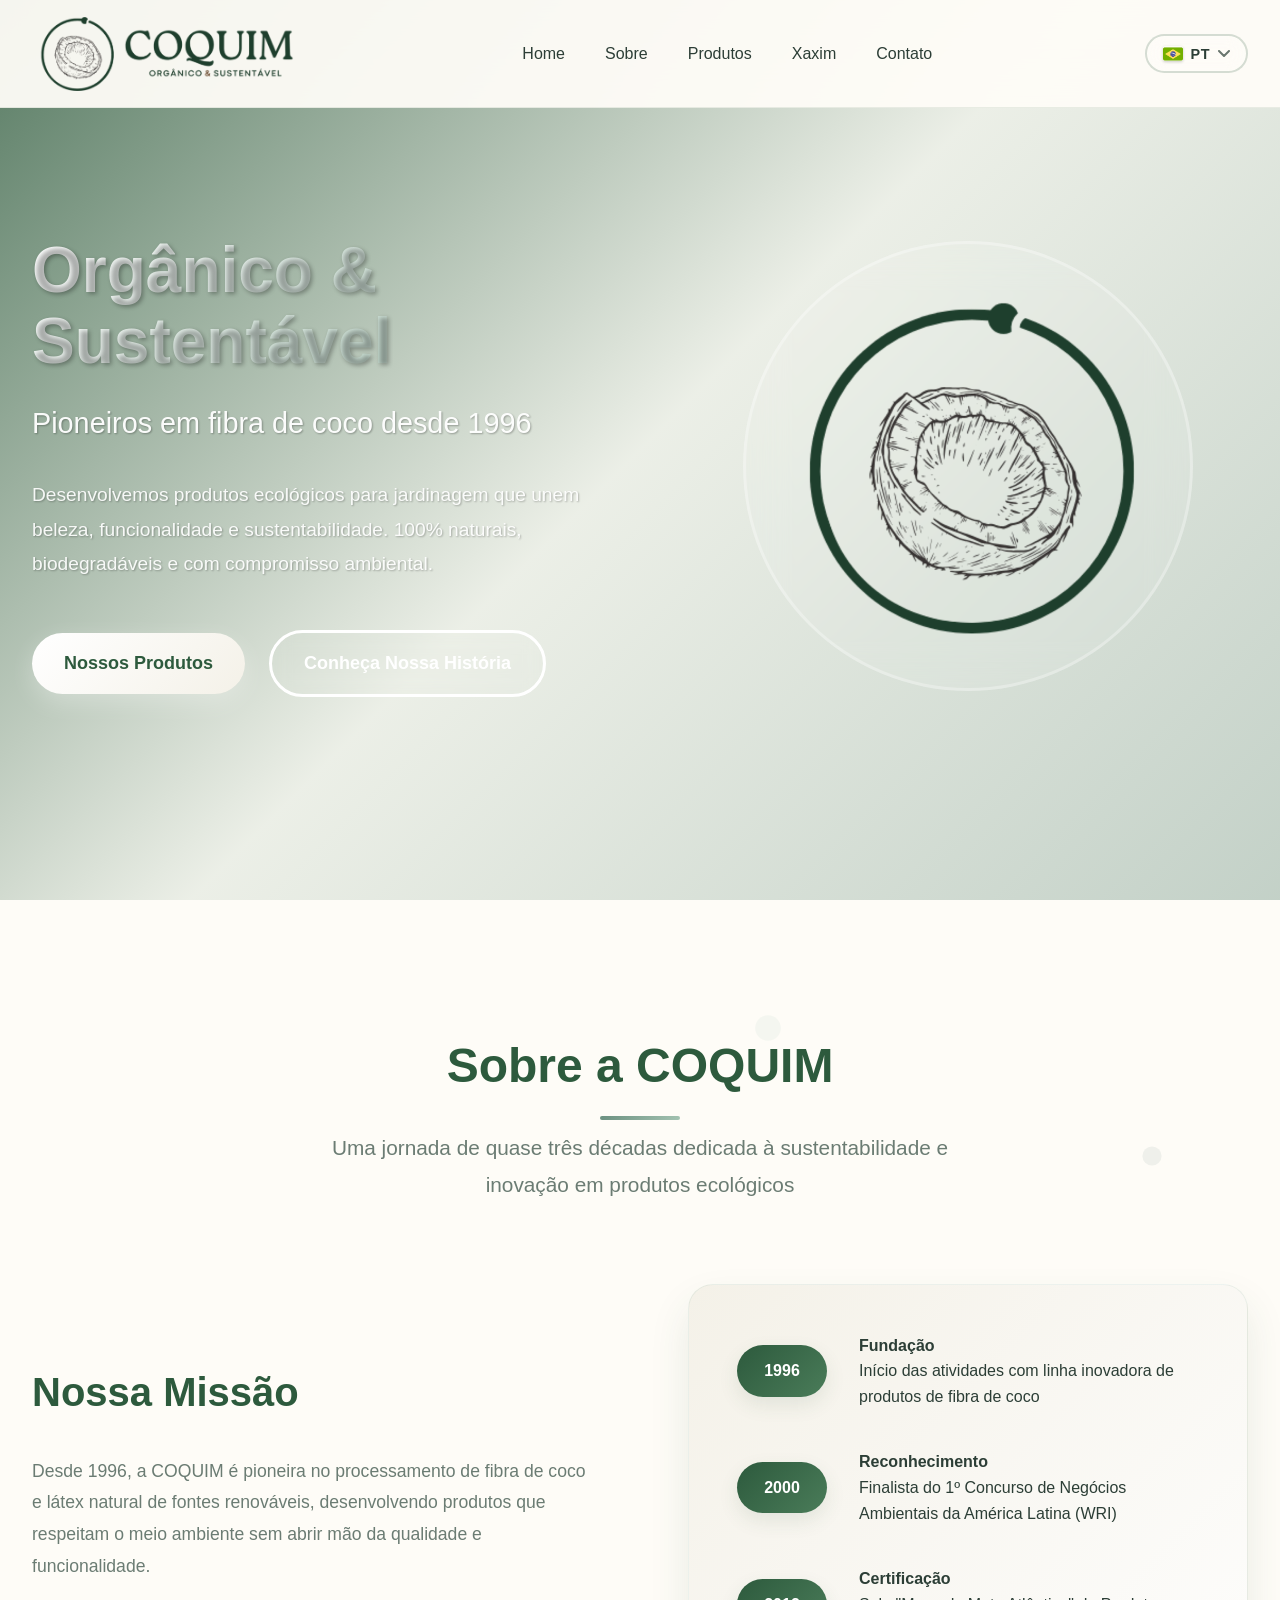
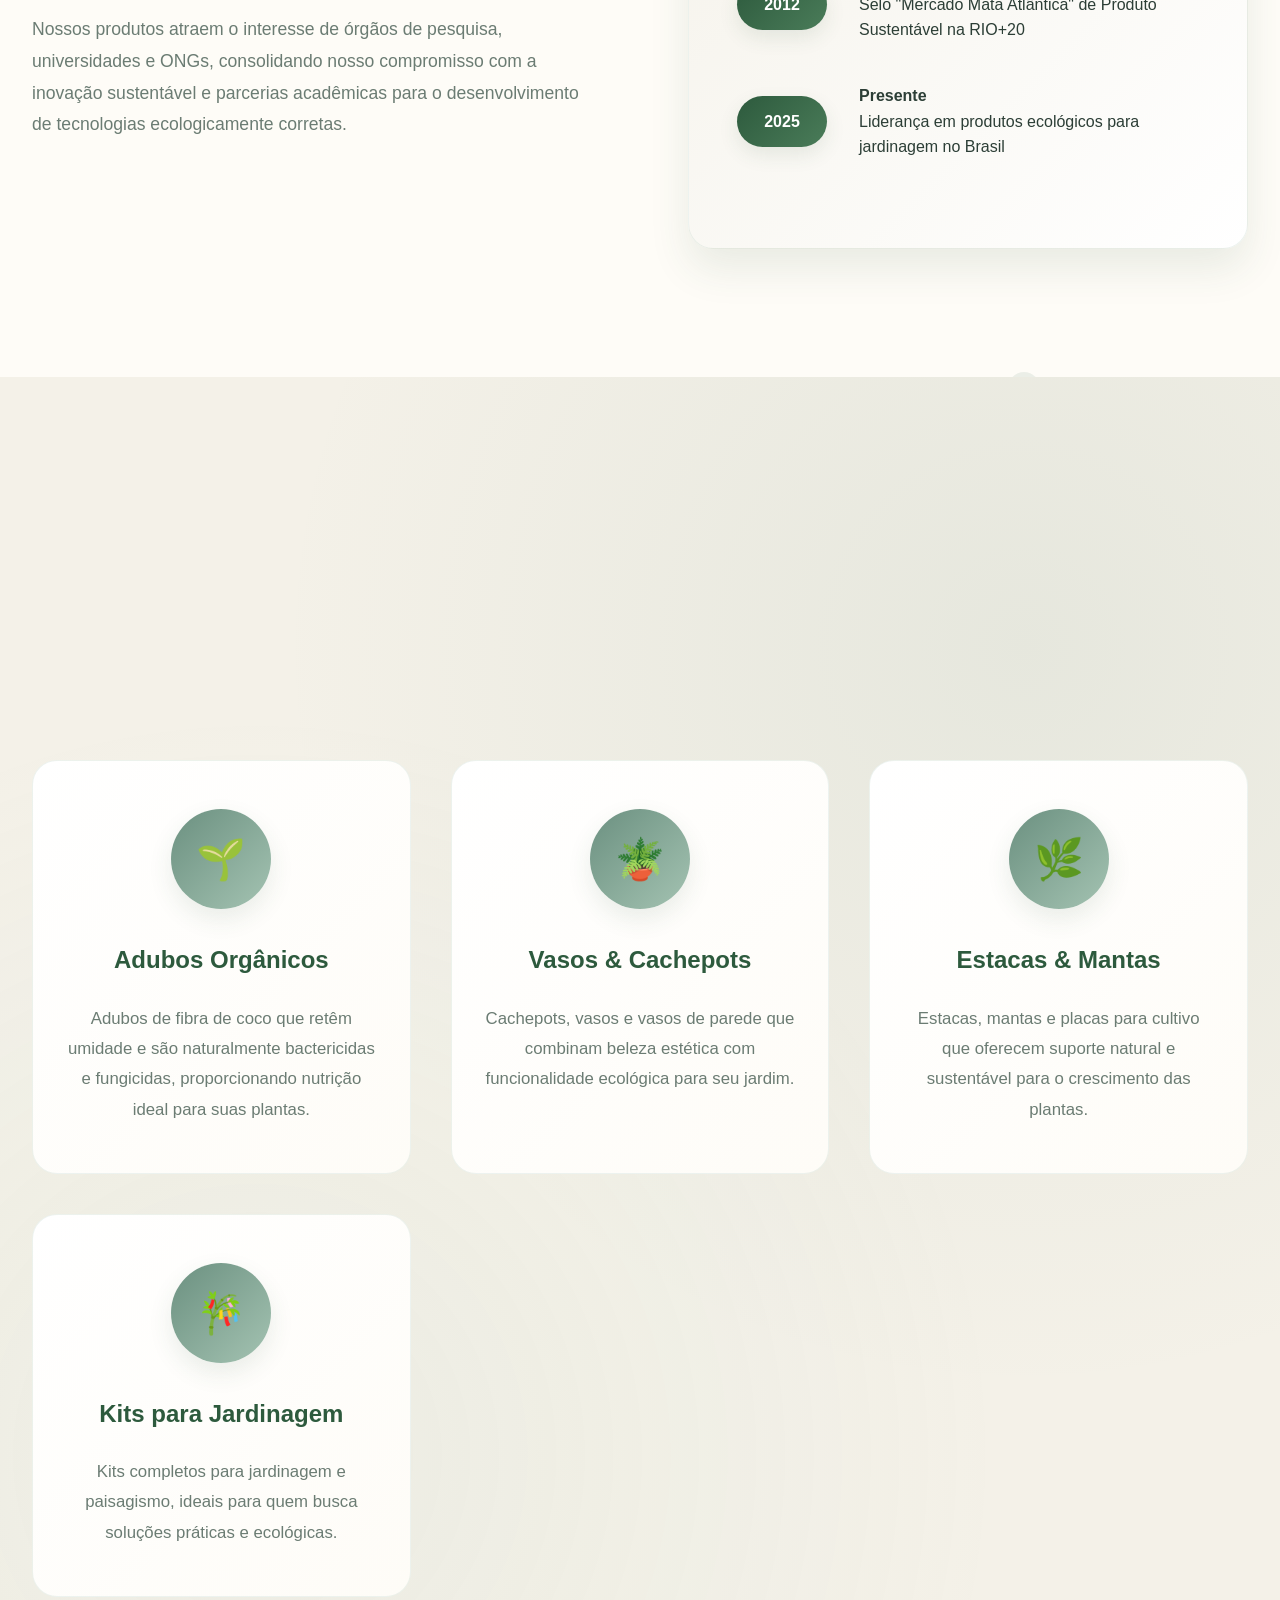
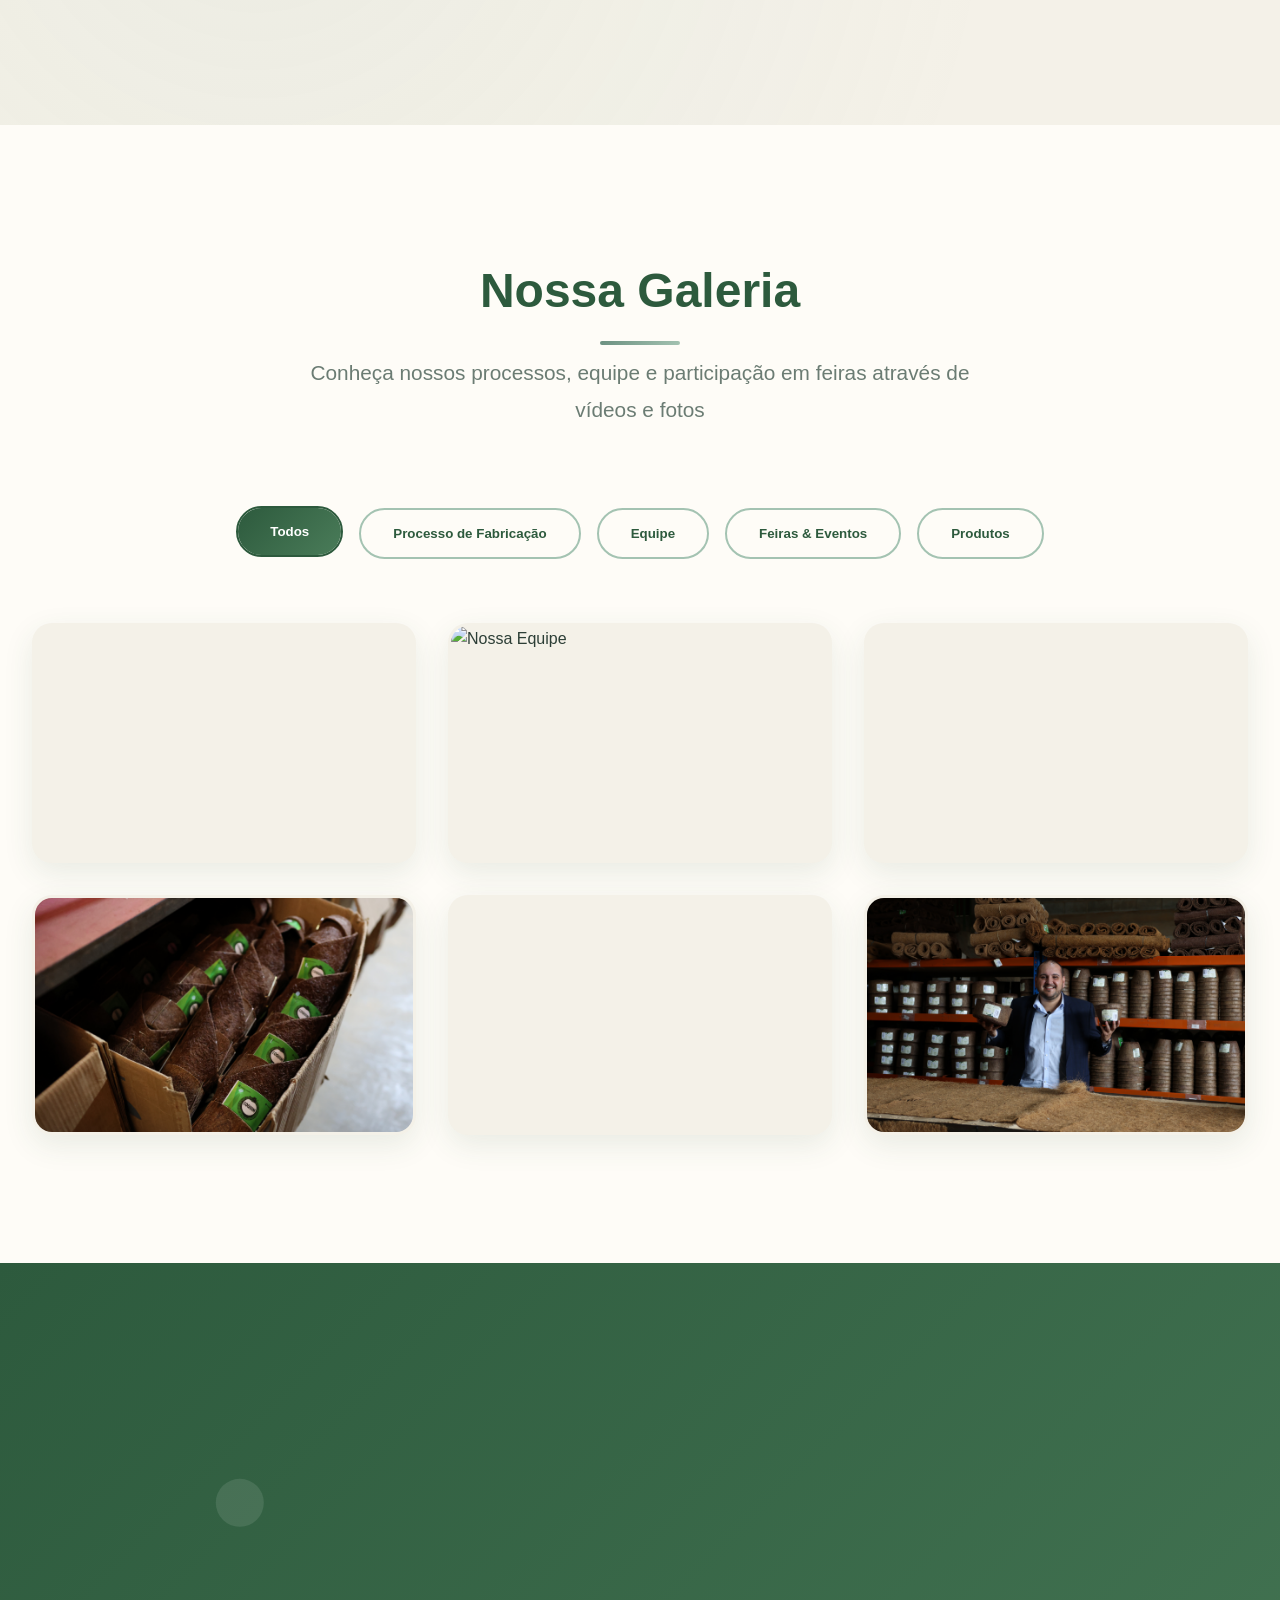
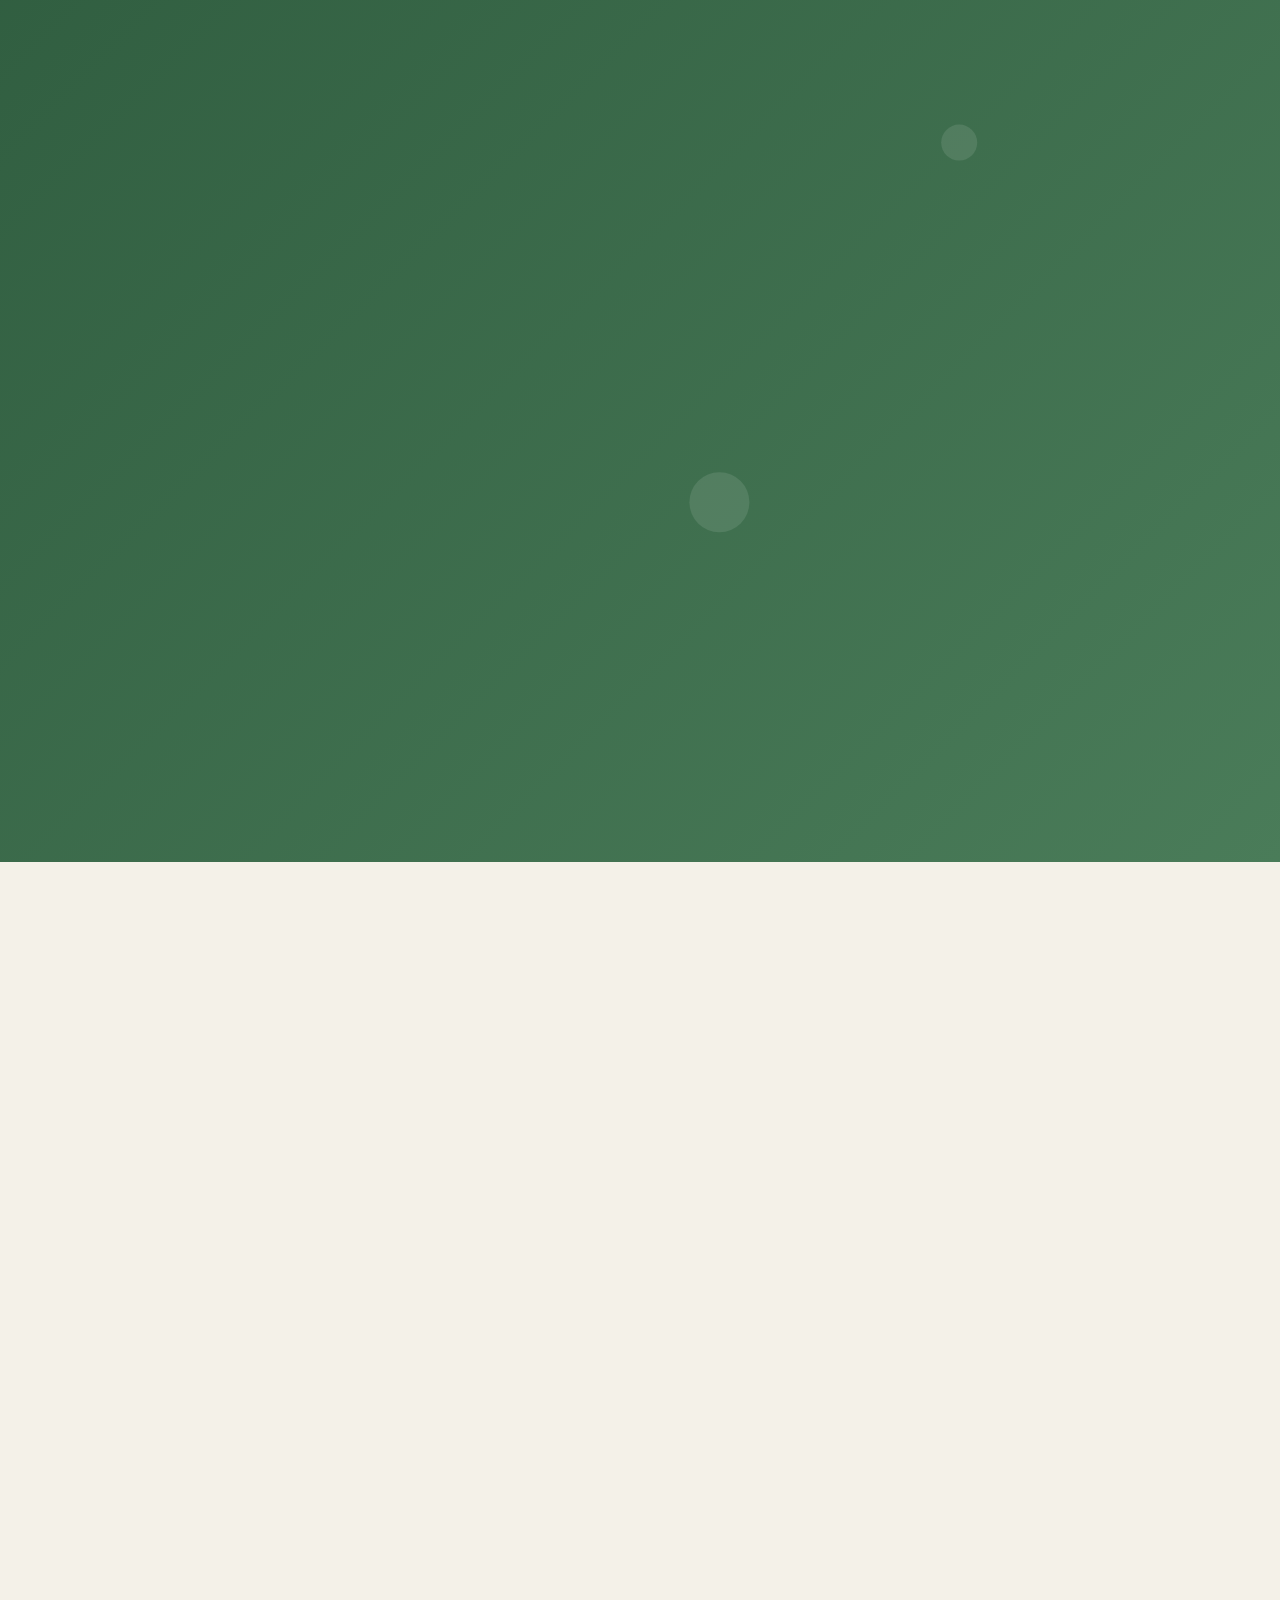
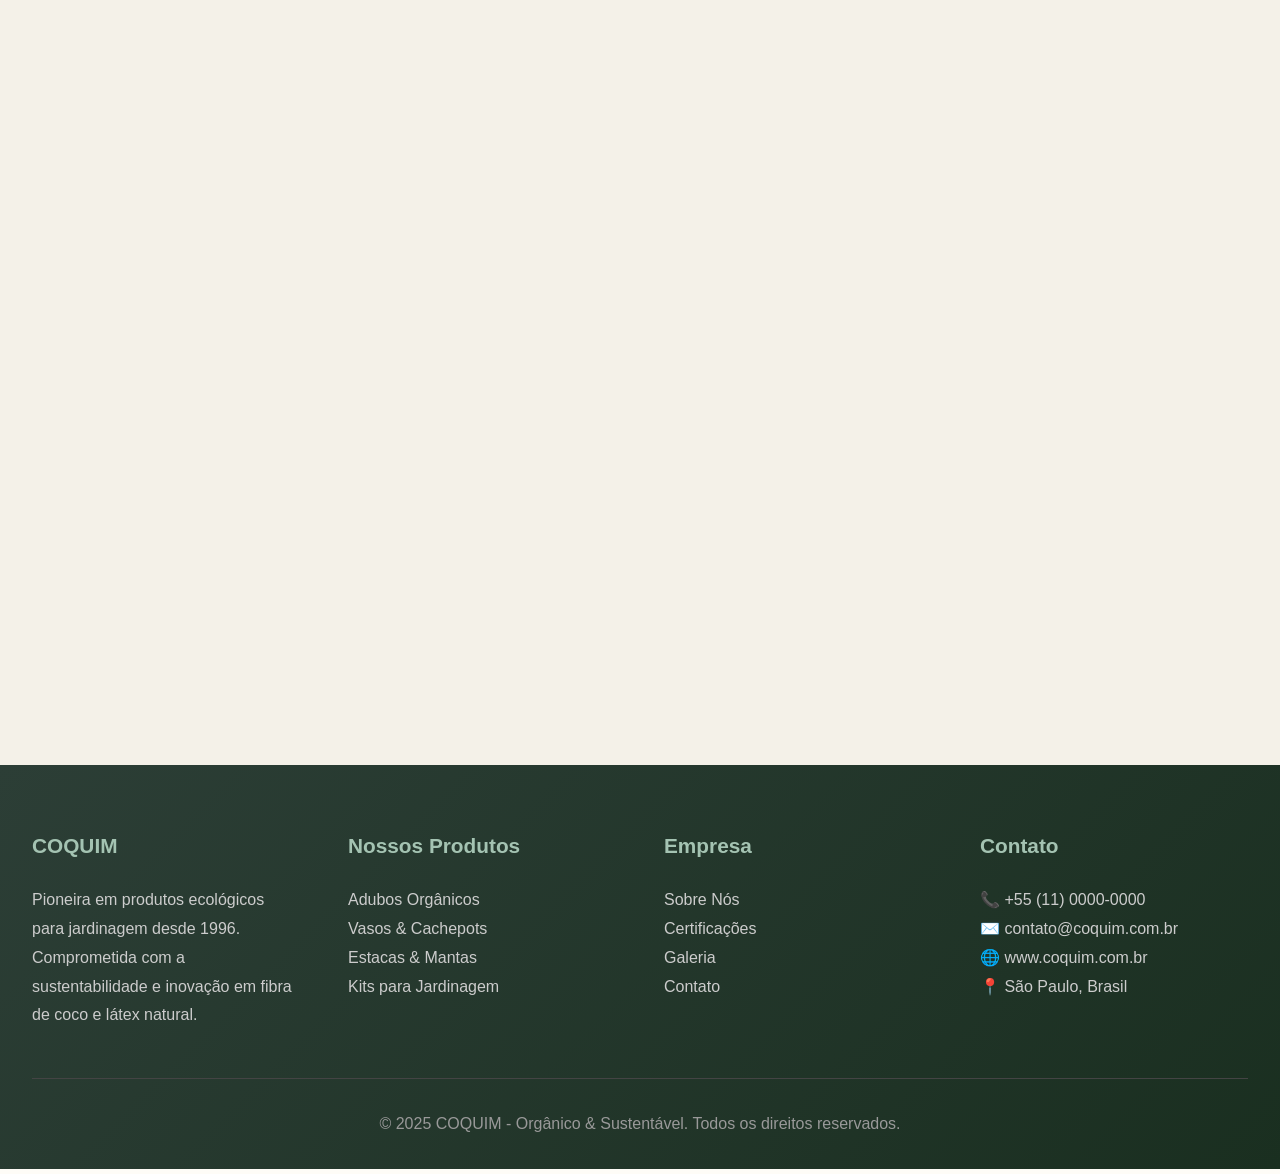
==== commit d4c24707: "TRANSLATE FOR ALL PAGES" ====
--- a/index.html
+++ b/index.html
@@ -132,6 +132,126 @@
             width: 100%;
         }
 
+        /* Header Actions Container */
+        .header-actions {
+            position: relative;
+            align-items: center;
+            gap: 1rem;
+        }
+
+
+        /* Language Selector */
+        .language-selector {
+            position: relative;
+            z-index: 1001;
+        }
+
+        .language-btn {
+            display: flex;
+            align-items: center;
+            gap: 0.5rem;
+            padding: 0.6rem 1rem;
+            background: rgba(255, 255, 255, 0.1);
+            border: 2px solid rgba(45, 90, 61, 0.2);
+            border-radius: 25px;
+            color: var(--text-dark);
+            cursor: pointer;
+            transition: all 0.3s ease;
+            font-size: 0.9rem;
+            font-weight: 500;
+            backdrop-filter: blur(10px);
+        }
+
+        .language-btn:hover {
+            background: rgba(45, 90, 61, 0.1);
+            border-color: var(--primary-green);
+            transform: translateY(-1px);
+        }
+
+        .flag-icon {
+            width: 20px;
+            height: 15px;
+            border-radius: 2px;
+            object-fit: cover;
+            box-shadow: 0 1px 3px rgba(0, 0, 0, 0.2);
+        }
+
+        .language-text {
+            font-weight: 600;
+            letter-spacing: 0.5px;
+        }
+
+        .dropdown-arrow {
+            transition: transform 0.3s ease;
+            opacity: 0.7;
+        }
+
+        .language-selector.active .dropdown-arrow {
+            transform: rotate(180deg);
+        }
+
+        .language-dropdown {
+            position: absolute;
+            top: calc(100% + 0.5rem);
+            right: 0;
+            min-width: 180px;
+            background: white;
+            border-radius: 15px;
+            box-shadow: 0 10px 40px rgba(45, 90, 61, 0.15);
+            border: 1px solid rgba(45, 90, 61, 0.1);
+            opacity: 0;
+            visibility: hidden;
+            transform: translateY(-10px);
+            transition: all 0.3s cubic-bezier(0.175, 0.885, 0.32, 1.275);
+            overflow: hidden;
+        }
+
+        .language-selector.active .language-dropdown {
+            opacity: 1;
+            visibility: visible;
+            transform: translateY(0);
+        }
+
+        .language-option {
+            display: flex;
+            align-items: center;
+            gap: 0.75rem;
+            padding: 0.8rem 1rem;
+            color: var(--text-dark);
+            text-decoration: none;
+            transition: all 0.2s ease;
+            position: relative;
+            font-size: 0.9rem;
+        }
+
+        .language-option:hover {
+            background: var(--cream);
+            color: var(--primary-green);
+        }
+
+        .language-option.active {
+            background: rgba(45, 90, 61, 0.05);
+            color: var(--primary-green);
+            font-weight: 600;
+        }
+
+        .language-option .flag-icon {
+            width: 18px;
+            height: 13px;
+        }
+
+        .check-mark {
+            margin-left: auto;
+            color: var(--primary-green);
+            font-weight: bold;
+            opacity: 0;
+            transition: opacity 0.2s ease;
+        }
+
+        .language-option.active .check-mark {
+            opacity: 1;
+        }
+
         .mobile-menu-btn {
             display: none;
             background: none;
@@ -148,6 +268,7 @@
             display: flex;
             align-items: center;
             overflow: hidden;
+            padding-top: 2rem;
         }
 
         .hero-video {
@@ -167,10 +288,10 @@
             left: 0;
             width: 100%;
             height: 100%;
-            background: linear-gradient(135deg, 
-                rgba(45, 90, 61, 0.8) 0%, 
-                rgba(74, 124, 89, 0.1) 50%, 
-                rgba(107, 144, 128, 0.4) 100%);
+            background: linear-gradient(135deg,
+                    rgba(45, 90, 61, 0.8) 0%,
+                    rgba(74, 124, 89, 0.1) 50%,
+                    rgba(107, 144, 128, 0.4) 100%);
             z-index: -1;
         }
 
@@ -195,7 +316,7 @@
             font-weight: 700;
             margin-bottom: 1.5rem;
             line-height: 1.1;
-            text-shadow: 2px 2px 4px rgba(0,0,0,0.3);
+            text-shadow: 2px 2px 4px rgba(0, 0, 0, 0.3);
             background: linear-gradient(135deg, #ffffff 0%, #a4c3b2 100%);
             -webkit-background-clip: text;
             -webkit-text-fill-color: transparent;
@@ -206,7 +327,7 @@
             font-size: 1.8rem;
             margin-bottom: 2rem;
             font-weight: 300;
-            text-shadow: 1px 1px 2px rgba(0,0,0,0.3);
+            text-shadow: 1px 1px 2px rgba(0, 0, 0, 0.3);
             opacity: 0.95;
         }
 
@@ -214,7 +335,7 @@
             font-size: 1.2rem;
             margin-bottom: 3rem;
             line-height: 1.8;
-            text-shadow: 1px 1px 2px rgba(0,0,0,0.3);
+            text-shadow: 1px 1px 2px rgba(0, 0, 0, 0.3);
             opacity: 0.9;
         }
 
@@ -247,7 +368,7 @@
             left: -100%;
             width: 100%;
             height: 100%;
-            background: linear-gradient(90deg, transparent, rgba(255,255,255,0.2), transparent);
+            background: linear-gradient(90deg, transparent, rgba(255, 255, 255, 0.2), transparent);
             transition: left 0.5s;
         }
 
@@ -258,12 +379,12 @@
         .btn-primary {
             background: linear-gradient(135deg, #ffffff 0%, #f4f1e8 100%);
             color: var(--primary-green);
-            box-shadow: 0 8px 25px rgba(255,255,255,0.3);
+            box-shadow: 0 8px 25px rgba(255, 255, 255, 0.3);
         }
 
         .btn-primary:hover {
             transform: translateY(-3px) scale(1.05);
-            box-shadow: 0 15px 35px rgba(255,255,255,0.4);
+            box-shadow: 0 15px 35px rgba(255, 255, 255, 0.4);
         }
 
         .btn-secondary {
@@ -277,7 +398,7 @@
             background: white;
             color: var(--primary-green);
             transform: translateY(-3px) scale(1.05);
-            box-shadow: 0 15px 35px rgba(255,255,255,0.3);
+            box-shadow: 0 15px 35px rgba(255, 255, 255, 0.3);
         }
 
         .hero-visual {
@@ -295,10 +416,10 @@
             justify-content: center;
             position: relative;
             animation: float 6s ease-in-out infinite;
-            background: rgba(255,255,255,0.1);
+            background: rgba(255, 255, 255, 0.1);
             backdrop-filter: blur(20px);
             border-radius: 50%;
-            border: 3px solid rgba(255,255,255,0.3);
+            border: 3px solid rgba(255, 255, 255, 0.3);
             background-image: url('./assets/imagens/SEM\ FUNDO\ 1.png');
             background-size: 80%;
             background-position: center;
@@ -306,8 +427,15 @@
         }
 
         @keyframes float {
-            0%, 100% { transform: translateY(0px) rotate(0deg); }
-            50% { transform: translateY(-30px) rotate(2deg); }
+
+            0%,
+            100% {
+                transform: translateY(0px) rotate(0deg);
+            }
+
+            50% {
+                transform: translateY(-30px) rotate(2deg);
+            }
         }
 
         /* About Section */
@@ -369,7 +497,7 @@
         }
 
         .section-subtitle-2 {
-               font-size: 1.3rem;
+            font-size: 1.3rem;
             color: #fff;
             max-width: 700px;
             margin: 0 auto;
@@ -449,7 +577,7 @@
             width: 100%;
             height: 100%;
             background: radial-gradient(circle at 20% 80%, rgba(164, 195, 178, 0.1) 0%, transparent 50%),
-                        radial-gradient(circle at 80% 20%, rgba(107, 144, 128, 0.1) 0%, transparent 50%);
+                radial-gradient(circle at 80% 20%, rgba(107, 144, 128, 0.1) 0%, transparent 50%);
         }
 
         .products-grid {
@@ -621,9 +749,9 @@
             left: 0;
             right: 0;
             bottom: 0;
-            background: linear-gradient(135deg, 
-                rgba(45, 90, 61, 0.9) 0%, 
-                rgba(74, 124, 89, 0.8) 100%);
+            background: linear-gradient(135deg,
+                    rgba(45, 90, 61, 0.9) 0%,
+                    rgba(74, 124, 89, 0.8) 100%);
             display: flex;
             flex-direction: column;
             align-items: center;
@@ -886,6 +1014,25 @@
 
         /* Responsive Design */
         @media (max-width: 768px) {
+            .header-actions {
+                gap: 0.5rem;
+            }
+
+            .language-btn {
+                padding: 0.5rem 0.8rem;
+                font-size: 0.8rem;
+            }
+
+            .language-text {
+                display: none;
+                /* Hide text on mobile, show only flag */
+            }
+
+            .language-dropdown {
+                right: -1rem;
+                min-width: 160px;
+            }
+
             .mobile-menu-btn {
                 display: block;
             }
@@ -903,6 +1050,7 @@
                 opacity: 0;
                 visibility: hidden;
                 transition: all 0.3s ease;
+                z-index: 999;
             }
 
             .nav-menu.active {
@@ -954,6 +1102,21 @@
         }
 
         @media (max-width: 480px) {
+            .language-btn {
+                padding: 0.4rem 0.6rem;
+                border-radius: 20px;
+            }
+
+            .flag-icon {
+                width: 18px;
+                height: 13px;
+            }
+
+            .dropdown-arrow {
+                width: 10px;
+                height: 6px;
+            }
+
             .hero-title {
                 font-size: 2.2rem;
             }
@@ -1017,6 +1180,7 @@
                 opacity: 0;
                 transform: translateY(30px);
             }
+
             to {
                 opacity: 1;
                 transform: translateY(0);
@@ -1027,12 +1191,39 @@
             animation: slideInUp 0.6s ease forwards;
         }
 
-        .gallery-item:nth-child(1) { animation-delay: 0.1s; }
-        .gallery-item:nth-child(2) { animation-delay: 0.2s; }
-        .gallery-item:nth-child(3) { animation-delay: 0.3s; }
-        .gallery-item:nth-child(4) { animation-delay: 0.4s; }
-        .gallery-item:nth-child(5) { animation-delay: 0.5s; }
-        .gallery-item:nth-child(6) { animation-delay: 0.6s; }
+        .gallery-item:nth-child(1) {
+            animation-delay: 0.1s;
+        }
+
+        .gallery-item:nth-child(2) {
+            animation-delay: 0.2s;
+        }
+
+        .gallery-item:nth-child(3) {
+            animation-delay: 0.3s;
+        }
+
+        .gallery-item:nth-child(4) {
+            animation-delay: 0.4s;
+        }
+
+        .gallery-item:nth-child(5) {
+            animation-delay: 0.5s;
+        }
+
+        .gallery-item:nth-child(6) {
+            animation-delay: 0.6s;
+        }
+
+        /* Adjustments for scrolled header */
+        .header.scrolled .language-btn {
+            background: rgba(255, 255, 255, 0.9);
+            border-color: rgba(45, 90, 61, 0.3);
+        }
+
+        .header.scrolled .language-btn:hover {
+            background: rgba(45, 90, 61, 0.1);
+        }
     </style>
 </head>
 
@@ -1040,17 +1231,45 @@
     <!-- Header -->
     <header class="header" id="header">
         <nav class="nav-container">
-            <a href="#home" class="logo">
+            <a href="index.html" class="logo">
                 <div class="logo-icon"></div>
             </a>
             <ul class="nav-menu" id="nav-menu">
-                <li><a href="./index.html" class="nav-link">Home</a></li>
-                <li><a href="./sobre-nos.html" class="nav-link">Sobre</a></li>
-                <li><a href="./produtos.html" class="nav-link">Produtos</a></li>
-                <li><a href="./xaxim.html" class="nav-link">Xaxim</a></li>
-                <li><a href="./contato.html" class="nav-link">Contato</a></li>
+                <li><a href="./index.html" class="nav-link" data-i18n="nav.home">Home</a></li>
+                <li><a href="./sobre-nos.html" class="nav-link" data-i18n="nav.about">Sobre</a></li>
+                <li><a href="./produtos.html" class="nav-link" data-i18n="nav.products">Produtos</a></li>
+                <li><a href="./xaxim.html" class="nav-link" data-i18n="nav.xaxim">Xaxim</a></li>
+                <li><a href="./contato.html" class="nav-link" data-i18n="nav.contact">Contato</a></li>
             </ul>
-            <button class="mobile-menu-btn" id="mobile-menu-btn">☰</button>
+            <div class="header-actions">
+                <!-- Language Selector -->
+                <div class="language-selector" id="language-selector">
+                    <button class="language-btn" id="language-btn">
+                        <img src="./assets/imagens/brasil.png" alt="PT" class="flag-icon">
+                        <span class="language-text">PT</span>
+                        <svg class="dropdown-arrow" width="12" height="8" viewBox="0 0 12 8" fill="none">
+                            <path d="M1 1L6 6L11 1" stroke="currentColor" stroke-width="2" stroke-linecap="round"
+                                stroke-linejoin="round" />
+                        </svg>
+                    </button>
+                    <div class="language-dropdown" id="language-dropdown">
+                        <a href="#" class="language-option active" data-lang="pt">
+                            <img src="./assets/imagens/brasil.png" alt="Português" class="flag-icon">
+                            <span>Português</span>
+                            <span class="check-mark">✓</span>
+                        </a>
+                        <a href="#" class="language-option" data-lang="en">
+                            <img src="./assets/imagens/eua.png" alt="English" class="flag-icon">
+                            <span>English</span>
+                        </a>
+                        <a href="#" class="language-option" data-lang="es">
+                            <img src="./assets/imagens/espanha.png" alt="Español" class="flag-icon">
+                            <span>Español</span>
+                        </a>
+                    </div>
+                </div>
+                <button class="mobile-menu-btn" id="mobile-menu-btn">☰</button>
+            </div>
         </nav>
     </header>
 
@@ -1058,20 +1277,20 @@
     <section class="hero" id="home">
         <video class="hero-video" autoplay muted loop playsinline>
             <source src="./assets/videos/video-2-wide-hero.mp4" type="video/mp4">
-            Seu navegador não suporta vídeos HTML5.
+            <span data-i18n="video.not_supported">Seu navegador não suporta vídeos HTML5.</span>
         </video>
         <div class="hero-container">
             <div class="hero-content">
-                <h1 class="hero-title">Orgânico & Sustentável</h1>
-                <p class="hero-subtitle">Pioneiros em fibra de coco desde 1996</p>
-                <p class="hero-description">
+                <h1 class="hero-title" data-i18n="hero.title">Orgânico & Sustentável</h1>
+                <p class="hero-subtitle" data-i18n="hero.subtitle">Pioneiros em fibra de coco desde 1996</p>
+                <p class="hero-description" data-i18n="hero.description">
                     Desenvolvemos produtos ecológicos para jardinagem que unem beleza,
                     funcionalidade e sustentabilidade. 100% naturais, biodegradáveis
                     e com compromisso ambiental.
                 </p>
                 <div class="cta-buttons">
-                    <a href="#products" class="btn btn-primary">Nossos Produtos</a>
-                    <a href="#about" class="btn btn-secondary">Conheça Nossa História</a>
+                    <a href="#products" class="btn btn-primary" data-i18n="hero.cta_primary">Nossos Produtos</a>
+                    <a href="#about" class="btn btn-secondary" data-i18n="hero.cta_secondary">Conheça Nossa História</a>
                 </div>
             </div>
             <div class="hero-visual">
@@ -1084,21 +1303,21 @@
     <section class="about" id="about">
         <div class="container">
             <div class="section-header fade-in">
-                <h2 class="section-title">Sobre a COQUIM</h2>
-                <p class="section-subtitle">
+                <h2 class="section-title" data-i18n="about.title">Sobre a COQUIM</h2>
+                <p class="section-subtitle" data-i18n="about.subtitle">
                     Uma jornada de quase três décadas dedicada à sustentabilidade
                     e inovação em produtos ecológicos
                 </p>
             </div>
             <div class="about-grid">
                 <div class="about-content fade-in">
-                    <h3>Nossa Missão</h3>
-                    <p>
+                    <h3 data-i18n="about.mission_title">Nossa Missão</h3>
+                    <p data-i18n="about.mission_text_1">
                         Desde 1996, a COQUIM é pioneira no processamento de fibra de coco
                         e látex natural de fontes renováveis, desenvolvendo produtos que
                         respeitam o meio ambiente sem abrir mão da qualidade e funcionalidade.
                     </p>
-                    <p>
+                    <p data-i18n="about.mission_text_2">
                         Nossos produtos atraem o interesse de órgãos de pesquisa, universidades
                         e ONGs, consolidando nosso compromisso com a inovação sustentável e
                         parcerias acadêmicas para o desenvolvimento de tecnologias ecologicamente corretas.
@@ -1108,29 +1327,33 @@
                     <div class="timeline-item">
                         <div class="timeline-year">1996</div>
                         <div class="timeline-content">
-                            <strong>Fundação</strong><br>
-                            Início das atividades com linha inovadora de produtos de fibra de coco
+                            <strong data-i18n="timeline.1996.title">Fundação</strong><br>
+                            <span data-i18n="timeline.1996.description">Início das atividades com linha inovadora de
+                                produtos de fibra de coco</span>
                         </div>
                     </div>
                     <div class="timeline-item">
                         <div class="timeline-year">2000</div>
                         <div class="timeline-content">
-                            <strong>Reconhecimento</strong><br>
-                            Finalista do 1º Concurso de Negócios Ambientais da América Latina (WRI)
+                            <strong data-i18n="timeline.2000.title">Reconhecimento</strong><br>
+                            <span data-i18n="timeline.2000.description">Finalista do 1º Concurso de Negócios Ambientais
+                                da América Latina (WRI)</span>
                         </div>
                     </div>
                     <div class="timeline-item">
                         <div class="timeline-year">2012</div>
                         <div class="timeline-content">
-                            <strong>Certificação</strong><br>
-                            Selo "Mercado Mata Atlântica" de Produto Sustentável na RIO+20
+                            <strong data-i18n="timeline.2012.title">Certificação</strong><br>
+                            <span data-i18n="timeline.2012.description">Selo "Mercado Mata Atlântica" de Produto
+                                Sustentável na RIO+20</span>
                         </div>
                     </div>
                     <div class="timeline-item">
                         <div class="timeline-year">2025</div>
                         <div class="timeline-content">
-                            <strong>Presente</strong><br>
-                            Liderança em produtos ecológicos para jardinagem no Brasil
+                            <strong data-i18n="timeline.2025.title">Presente</strong><br>
+                            <span data-i18n="timeline.2025.description">Liderança em produtos ecológicos para jardinagem
+                                no Brasil</span>
                         </div>
                     </div>
                 </div>
@@ -1142,40 +1365,40 @@
     <section class="products" id="products">
         <div class="container">
             <div class="section-header fade-in">
-                <h2 class="section-title">Nossos Produtos</h2>
-                <p class="section-subtitle">
+                <h2 class="section-title" data-i18n="products.title">Nossos Produtos</h2>
+                <p class="section-subtitle" data-i18n="products.subtitle">
                     Linha completa de produtos 100% naturais, biodegradáveis e com pH neutro
                 </p>
             </div>
             <div class="products-grid">
                 <div class="product-card fade-in">
                     <div class="product-icon">🌱</div>
-                    <h3>Adubos Orgânicos</h3>
-                    <p>
+                    <h3 data-i18n="products.organic_fertilizers.title">Adubos Orgânicos</h3>
+                    <p data-i18n="products.organic_fertilizers.description">
                         Adubos de fibra de coco que retêm umidade e são naturalmente
                         bactericidas e fungicidas, proporcionando nutrição ideal para suas plantas.
                     </p>
                 </div>
                 <div class="product-card fade-in">
                     <div class="product-icon">🪴</div>
-                    <h3>Vasos & Cachepots</h3>
-                    <p>
+                    <h3 data-i18n="products.pots_cachepots.title">Vasos & Cachepots</h3>
+                    <p data-i18n="products.pots_cachepots.description">
                         Cachepots, vasos e vasos de parede que combinam beleza estética
                         com funcionalidade ecológica para seu jardim.
                     </p>
                 </div>
                 <div class="product-card fade-in">
                     <div class="product-icon">🌿</div>
-                    <h3>Estacas & Mantas</h3>
-                    <p>
+                    <h3 data-i18n="products.stakes_mats.title">Estacas & Mantas</h3>
+                    <p data-i18n="products.stakes_mats.description">
                         Estacas, mantas e placas para cultivo que oferecem suporte natural
                         e sustentável para o crescimento das plantas.
                     </p>
                 </div>
                 <div class="product-card fade-in">
                     <div class="product-icon">🎋</div>
-                    <h3>Kits para Jardinagem</h3>
-                    <p>
+                    <h3 data-i18n="products.gardening_kits.title">Kits para Jardinagem</h3>
+                    <p data-i18n="products.gardening_kits.description">
                         Kits completos para jardinagem e paisagismo, ideais para quem
                         busca soluções práticas e ecológicas.
                     </p>
@@ -1184,21 +1407,23 @@
         </div>
     </section>
 
-    <!-- Media Gallery - NOVA VERSÃO MELHORADA -->
+    <!-- Media Gallery -->
     <section class="media-gallery" id="media">
         <div class="container">
             <div class="section-header fade-in">
-                <h2 class="section-title">Nossa Galeria</h2>
-                <p class="section-subtitle">
+                <h2 class="section-title" data-i18n="gallery.title">Nossa Galeria</h2>
+                <p class="section-subtitle" data-i18n="gallery.subtitle">
                     Conheça nossos processos, equipe e participação em feiras através de vídeos e fotos
                 </p>
             </div>
             <div class="gallery-tabs">
-                <button class="gallery-tab active" data-category="all">Todos</button>
-                <button class="gallery-tab" data-category="process">Processo de Fabricação</button>
-                <button class="gallery-tab" data-category="team">Equipe</button>
-                <button class="gallery-tab" data-category="events">Feiras & Eventos</button>
-                <button class="gallery-tab" data-category="products">Produtos</button>
+                <button class="gallery-tab active" data-category="all" data-i18n="gallery.tabs.all">Todos</button>
+                <button class="gallery-tab" data-category="process" data-i18n="gallery.tabs.process">Processo de
+                    Fabricação</button>
+                <button class="gallery-tab" data-category="team" data-i18n="gallery.tabs.team">Equipe</button>
+                <button class="gallery-tab" data-category="events" data-i18n="gallery.tabs.events">Feiras &
+                    Eventos</button>
+                <button class="gallery-tab" data-category="products" data-i18n="gallery.tabs.products">Produtos</button>
             </div>
             <div class="gallery-grid" id="gallery-grid">
                 <!-- Processo de Fabricação -->
@@ -1208,7 +1433,8 @@
                     </video>
                     <div class="gallery-overlay">
                         <div class="gallery-overlay-icon">▶️</div>
-                        <div class="gallery-overlay-text">Processo de Fabricação</div>
+                        <div class="gallery-overlay-text" data-i18n="gallery.items.manufacturing_process">Processo de
+                            Fabricação</div>
                     </div>
                 </div>
 
@@ -1217,7 +1443,7 @@
                     <img src="./assets/imagens/equipe.JPG" alt="Nossa Equipe" loading="lazy">
                     <div class="gallery-overlay">
                         <div class="gallery-overlay-icon">👥</div>
-                        <div class="gallery-overlay-text">Nossa Equipe</div>
+                        <div class="gallery-overlay-text" data-i18n="gallery.items.our_team">Nossa Equipe</div>
                     </div>
                 </div>
 
@@ -1228,7 +1454,7 @@
                     </video>
                     <div class="gallery-overlay">
                         <div class="gallery-overlay-icon">🏪</div>
-                        <div class="gallery-overlay-text">Feiras & Eventos</div>
+                        <div class="gallery-overlay-text" data-i18n="gallery.items.fairs_events">Feiras & Eventos</div>
                     </div>
                 </div>
 
@@ -1237,7 +1463,7 @@
                     <img src="./assets/imagens/produtos-1.JPG" alt="Nossos Produtos" loading="lazy">
                     <div class="gallery-overlay">
                         <div class="gallery-overlay-icon">🌱</div>
-                        <div class="gallery-overlay-text">Nossos Produtos</div>
+                        <div class="gallery-overlay-text" data-i18n="gallery.items.our_products">Nossos Produtos</div>
                     </div>
                 </div>
 
@@ -1248,7 +1474,8 @@
                     </video>
                     <div class="gallery-overlay">
                         <div class="gallery-overlay-icon">⚙️</div>
-                        <div class="gallery-overlay-text">Linha de Produção</div>
+                        <div class="gallery-overlay-text" data-i18n="gallery.items.production_line">Linha de Produção
+                        </div>
                     </div>
                 </div>
 
@@ -1257,7 +1484,7 @@
                     <img src="./assets/imagens/exposicoes.JPG" alt="Exposições" loading="lazy">
                     <div class="gallery-overlay">
                         <div class="gallery-overlay-icon">🎪</div>
-                        <div class="gallery-overlay-text">Exposições</div>
+                        <div class="gallery-overlay-text" data-i18n="gallery.items.exhibitions">Exposições</div>
                     </div>
                 </div>
             </div>
@@ -1268,40 +1495,40 @@
     <section class="certifications" id="certifications">
         <div class="container">
             <div class="section-header fade-in">
-                <h2 class="section-title">Certificações & Reconhecimentos</h2>
-                <p class="section-subtitle-2">
+                <h2 class="section-title" data-i18n="certifications.title">Certificações & Reconhecimentos</h2>
+                <p class="section-subtitle-2" data-i18n="certifications.subtitle">
                     Nosso compromisso com a sustentabilidade reconhecido por instituições nacionais e internacionais
                 </p>
             </div>
             <div class="cert-grid">
                 <div class="cert-card fade-in">
                     <div class="cert-icon">🏆</div>
-                    <h3>WRI 2000</h3>
-                    <p>
+                    <h3 data-i18n="certifications.wri_2000.title">WRI 2000</h3>
+                    <p data-i18n="certifications.wri_2000.description">
                         Finalista do 1º Concurso de Negócios Ambientais da América Latina
                         pelo World Resources Institute
                     </p>
                 </div>
                 <div class="cert-card fade-in">
                     <div class="cert-icon">🌳</div>
-                    <h3>Mata Atlântica</h3>
-                    <p>
+                    <h3 data-i18n="certifications.mata_atlantica.title">Mata Atlântica</h3>
+                    <p data-i18n="certifications.mata_atlantica.description">
                         Selo "Mercado Mata Atlântica" de Produto Sustentável concedido
                         pela RBMA/UNESCO durante a RIO+20 em 2012
                     </p>
                 </div>
                 <div class="cert-card fade-in">
                     <div class="cert-icon">♻️</div>
-                    <h3>100% Natural</h3>
-                    <p>
+                    <h3 data-i18n="certifications.natural.title">100% Natural</h3>
+                    <p data-i18n="certifications.natural.description">
                         Produtos certificados como 100% naturais, biodegradáveis
                         e ecologicamente corretos
                     </p>
                 </div>
                 <div class="cert-card fade-in">
                     <div class="cert-icon">🔬</div>
-                    <h3>Parcerias Acadêmicas</h3>
-                    <p>
+                    <h3 data-i18n="certifications.academic.title">Parcerias Acadêmicas</h3>
+                    <p data-i18n="certifications.academic.description">
                         Colaboração contínua com universidades e órgãos de pesquisa
                         para desenvolvimento de tecnologias sustentáveis
                     </p>
@@ -1314,71 +1541,74 @@
     <section class="contact" id="contact">
         <div class="container">
             <div class="section-header fade-in">
-                <h2 class="section-title">Entre em Contato</h2>
-                <p class="section-subtitle">
+                <h2 class="section-title" data-i18n="contact.title">Entre em Contato</h2>
+                <p class="section-subtitle" data-i18n="contact.subtitle">
                     Estamos prontos para atender suas necessidades em produtos ecológicos para jardinagem
                 </p>
             </div>
             <div class="contact-grid">
                 <div class="contact-info fade-in">
-                    <h3 style="color: var(--primary-green); margin-bottom: 2rem;">Informações de Contato</h3>
+                    <h3 style="color: var(--primary-green); margin-bottom: 2rem;" data-i18n="contact.info_title">
+                        Informações de Contato</h3>
                     <div class="contact-item">
                         <div class="contact-icon">📍</div>
                         <div>
-                            <strong>Endereço</strong><br>
-                            São Paulo, Brasil<br>
-                            <small>Endereço completo a ser atualizado</small>
+                            <strong data-i18n="contact.address.label">Endereço</strong><br>
+                            <span data-i18n="contact.address.city">São Paulo, Brasil</span><br>
+                            <small data-i18n="contact.address.note">Endereço completo a ser atualizado</small>
                         </div>
                     </div>
                     <div class="contact-item">
                         <div class="contact-icon">📞</div>
                         <div>
-                            <strong>Telefone</strong><br>
+                            <strong data-i18n="contact.phone.label">Telefone</strong><br>
                             +55 (11) 0000-0000<br>
-                            <small>Horário comercial: 8h às 18h</small>
+                            <small data-i18n="contact.phone.hours">Horário comercial: 8h às 18h</small>
                         </div>
                     </div>
                     <div class="contact-item">
                         <div class="contact-icon">✉️</div>
                         <div>
-                            <strong>E-mail</strong><br>
+                            <strong data-i18n="contact.email.label">E-mail</strong><br>
                             contato@coquim.com.br<br>
-                            <small>Respondemos em até 24h</small>
+                            <small data-i18n="contact.email.response">Respondemos em até 24h</small>
                         </div>
                     </div>
                     <div class="contact-item">
                         <div class="contact-icon">🌐</div>
                         <div>
-                            <strong>Website</strong><br>
+                            <strong data-i18n="contact.website.label">Website</strong><br>
                             www.coquim.com.br<br>
-                            <small>Catálogo completo online</small>
+                            <small data-i18n="contact.website.catalog">Catálogo completo online</small>
                         </div>
                     </div>
                 </div>
                 <div class="contact-form fade-in">
-                    <h3 style="color: var(--primary-green); margin-bottom: 2rem;">Envie sua Mensagem</h3>
+                    <h3 style="color: var(--primary-green); margin-bottom: 2rem;" data-i18n="contact.form_title">Envie
+                        sua Mensagem</h3>
                     <form id="contact-form">
                         <div class="form-group">
-                            <label for="name">Nome Completo</label>
+                            <label for="name" data-i18n="contact.form.name">Nome Completo</label>
                             <input type="text" id="name" name="name" required>
                         </div>
                         <div class="form-group">
-                            <label for="email">E-mail</label>
+                            <label for="email" data-i18n="contact.form.email">E-mail</label>
                             <input type="email" id="email" name="email" required>
                         </div>
                         <div class="form-group">
-                            <label for="phone">Telefone</label>
+                            <label for="phone" data-i18n="contact.form.phone">Telefone</label>
                             <input type="tel" id="phone" name="phone">
                         </div>
                         <div class="form-group">
-                            <label for="subject">Assunto</label>
+                            <label for="subject" data-i18n="contact.form.subject">Assunto</label>
                             <input type="text" id="subject" name="subject" required>
                         </div>
                         <div class="form-group">
-                            <label for="message">Mensagem</label>
+                            <label for="message" data-i18n="contact.form.message">Mensagem</label>
                             <textarea id="message" name="message" rows="5" required></textarea>
                         </div>
-                        <button type="submit" class="btn btn-primary" style="width: 100%;">
+                        <button type="submit" class="btn btn-primary" style="width: 100%;"
+                            data-i18n="contact.form.submit">
                             Enviar Mensagem
                         </button>
                     </form>
@@ -1393,41 +1623,426 @@
             <div class="footer-content">
                 <div class="footer-section">
                     <h3>COQUIM</h3>
-                    <p>
+                    <p data-i18n="footer.company_description">
                         Pioneira em produtos ecológicos para jardinagem desde 1996.
                         Comprometida com a sustentabilidade e inovação em fibra de coco
                         e látex natural.
                     </p>
                 </div>
                 <div class="footer-section">
-                    <h3>Nossos Produtos</h3>
-                    <p><a href="#products">Adubos Orgânicos</a></p>
-                    <p><a href="#products">Vasos & Cachepots</a></p>
-                    <p><a href="#products">Estacas & Mantas</a></p>
-                    <p><a href="#products">Kits para Jardinagem</a></p>
+                    <h3 data-i18n="footer.products_title">Nossos Produtos</h3>
+                    <p><a href="#products" data-i18n="footer.products.organic_fertilizers">Adubos Orgânicos</a></p>
+                    <p><a href="#products" data-i18n="footer.products.pots_cachepots">Vasos & Cachepots</a></p>
+                    <p><a href="#products" data-i18n="footer.products.stakes_mats">Estacas & Mantas</a></p>
+                    <p><a href="#products" data-i18n="footer.products.gardening_kits">Kits para Jardinagem</a></p>
                 </div>
                 <div class="footer-section">
-                    <h3>Empresa</h3>
-                    <p><a href="#about">Sobre Nós</a></p>
-                    <p><a href="#certifications">Certificações</a></p>
-                    <p><a href="#media">Galeria</a></p>
-                    <p><a href="#contact">Contato</a></p>
+                    <h3 data-i18n="footer.company_title">Empresa</h3>
+                    <p><a href="#about" data-i18n="footer.company.about">Sobre Nós</a></p>
+                    <p><a href="#certifications" data-i18n="footer.company.certifications">Certificações</a></p>
+                    <p><a href="#media" data-i18n="footer.company.gallery">Galeria</a></p>
+                    <p><a href="#contact" data-i18n="footer.company.contact">Contato</a></p>
                 </div>
                 <div class="footer-section">
-                    <h3>Contato</h3>
+                    <h3 data-i18n="footer.contact_title">Contato</h3>
                     <p>📞 +55 (11) 0000-0000</p>
                     <p>✉️ contato@coquim.com.br</p>
                     <p>🌐 www.coquim.com.br</p>
-                    <p>📍 São Paulo, Brasil</p>
+                    <p data-i18n="footer.contact.location">📍 São Paulo, Brasil</p>
                 </div>
             </div>
             <div class="footer-bottom">
-                <p>&copy; 2025 COQUIM - Orgânico & Sustentável. Todos os direitos reservados.</p>
+                <p data-i18n="footer.copyright">&copy; 2025 COQUIM - Orgânico & Sustentável. Todos os direitos
+                    reservados.</p>
             </div>
         </div>
     </footer>
 
     <script>
+        // ========== SISTEMA DE TRADUÇÕES ==========
+        const translations = {
+            pt: {
+                // Navegação
+                'nav.home': 'Home',
+                'nav.about': 'Sobre',
+                'nav.products': 'Produtos',
+                'nav.xaxim': 'Xaxim',
+                'nav.contact': 'Contato',
+
+                // Vídeo
+                'video.not_supported': 'Seu navegador não suporta vídeos HTML5.',
+
+                // Hero Section
+                'hero.title': 'Orgânico & Sustentável',
+                'hero.subtitle': 'Pioneiros em fibra de coco desde 1996',
+                'hero.description': 'Desenvolvemos produtos ecológicos para jardinagem que unem beleza, funcionalidade e sustentabilidade. 100% naturais, biodegradáveis e com compromisso ambiental.',
+                'hero.cta_primary': 'Nossos Produtos',
+                'hero.cta_secondary': 'Conheça Nossa História',
+
+                // Sobre
+                'about.title': 'Sobre a COQUIM',
+                'about.subtitle': 'Uma jornada de quase três décadas dedicada à sustentabilidade e inovação em produtos ecológicos',
+                'about.mission_title': 'Nossa Missão',
+                'about.mission_text_1': 'Desde 1996, a COQUIM é pioneira no processamento de fibra de coco e látex natural de fontes renováveis, desenvolvendo produtos que respeitam o meio ambiente sem abrir mão da qualidade e funcionalidade.',
+                'about.mission_text_2': 'Nossos produtos atraem o interesse de órgãos de pesquisa, universidades e ONGs, consolidando nosso compromisso com a inovação sustentável e parcerias acadêmicas para o desenvolvimento de tecnologias ecologicamente corretas.',
+
+                // Timeline
+                'timeline.1996.title': 'Fundação',
+                'timeline.1996.description': 'Início das atividades com linha inovadora de produtos de fibra de coco',
+                'timeline.2000.title': 'Reconhecimento',
+                'timeline.2000.description': 'Finalista do 1º Concurso de Negócios Ambientais da América Latina (WRI)',
+                'timeline.2012.title': 'Certificação',
+                'timeline.2012.description': 'Selo "Mercado Mata Atlântica" de Produto Sustentável na RIO+20',
+                'timeline.2025.title': 'Presente',
+                'timeline.2025.description': 'Liderança em produtos ecológicos para jardinagem no Brasil',
+
+                // Produtos
+                'products.title': 'Nossos Produtos',
+                'products.subtitle': 'Linha completa de produtos 100% naturais, biodegradáveis e com pH neutro',
+                'products.organic_fertilizers.title': 'Adubos Orgânicos',
+                'products.organic_fertilizers.description': 'Adubos de fibra de coco que retêm umidade e são naturalmente bactericidas e fungicidas, proporcionando nutrição ideal para suas plantas.',
+                'products.pots_cachepots.title': 'Vasos & Cachepots',
+                'products.pots_cachepots.description': 'Cachepots, vasos e vasos de parede que combinam beleza estética com funcionalidade ecológica para seu jardim.',
+                'products.stakes_mats.title': 'Estacas & Mantas',
+                'products.stakes_mats.description': 'Estacas, mantas e placas para cultivo que oferecem suporte natural e sustentável para o crescimento das plantas.',
+                'products.gardening_kits.title': 'Kits para Jardinagem',
+                'products.gardening_kits.description': 'Kits completos para jardinagem e paisagismo, ideais para quem busca soluções práticas e ecológicas.',
+
+                // Galeria
+                'gallery.title': 'Nossa Galeria',
+                'gallery.subtitle': 'Conheça nossos processos, equipe e participação em feiras através de vídeos e fotos',
+                'gallery.tabs.all': 'Todos',
+                'gallery.tabs.process': 'Processo de Fabricação',
+                'gallery.tabs.team': 'Equipe',
+                'gallery.tabs.events': 'Feiras & Eventos',
+                'gallery.tabs.products': 'Produtos',
+                'gallery.items.manufacturing_process': 'Processo de Fabricação',
+                'gallery.items.our_team': 'Nossa Equipe',
+                'gallery.items.fairs_events': 'Feiras & Eventos',
+                'gallery.items.our_products': 'Nossos Produtos',
+                'gallery.items.production_line': 'Linha de Produção',
+                'gallery.items.exhibitions': 'Exposições',
+
+                // Certificações
+                'certifications.title': 'Certificações & Reconhecimentos',
+                'certifications.subtitle': 'Nosso compromisso com a sustentabilidade reconhecido por instituições nacionais e internacionais',
+                'certifications.wri_2000.title': 'WRI 2000',
+                'certifications.wri_2000.description': 'Finalista do 1º Concurso de Negócios Ambientais da América Latina pelo World Resources Institute',
+                'certifications.mata_atlantica.title': 'Mata Atlântica',
+                'certifications.mata_atlantica.description': 'Selo "Mercado Mata Atlântica" de Produto Sustentável concedido pela RBMA/UNESCO durante a RIO+20 em 2012',
+                'certifications.natural.title': '100% Natural',
+                'certifications.natural.description': 'Produtos certificados como 100% naturais, biodegradáveis e ecologicamente corretos',
+                'certifications.academic.title': 'Parcerias Acadêmicas',
+                'certifications.academic.description': 'Colaboração contínua com universidades e órgãos de pesquisa para desenvolvimento de tecnologias sustentáveis',
+
+                // Contato
+                'contact.title': 'Entre em Contato',
+                'contact.subtitle': 'Estamos prontos para atender suas necessidades em produtos ecológicos para jardinagem',
+                'contact.info_title': 'Informações de Contato',
+                'contact.address.label': 'Endereço',
+                'contact.address.city': 'São Paulo, Brasil',
+                'contact.address.note': 'Endereço completo a ser atualizado',
+                'contact.phone.label': 'Telefone',
+                'contact.phone.hours': 'Horário comercial: 8h às 18h',
+                'contact.email.label': 'E-mail',
+                'contact.email.response': 'Respondemos em até 24h',
+                'contact.website.label': 'Website',
+                'contact.website.catalog': 'Catálogo completo online',
+                'contact.form_title': 'Envie sua Mensagem',
+                'contact.form.name': 'Nome Completo',
+                'contact.form.email': 'E-mail',
+                'contact.form.phone': 'Telefone',
+                'contact.form.subject': 'Assunto',
+                'contact.form.message': 'Mensagem',
+                'contact.form.submit': 'Enviar Mensagem',
+
+                // Footer
+                'footer.company_description': 'Pioneira em produtos ecológicos para jardinagem desde 1996. Comprometida com a sustentabilidade e inovação em fibra de coco e látex natural.',
+                'footer.products_title': 'Nossos Produtos',
+                'footer.products.organic_fertilizers': 'Adubos Orgânicos',
+                'footer.products.pots_cachepots': 'Vasos & Cachepots',
+                'footer.products.stakes_mats': 'Estacas & Mantas',
+                'footer.products.gardening_kits': 'Kits para Jardinagem',
+                'footer.company_title': 'Empresa',
+                'footer.company.about': 'Sobre Nós',
+                'footer.company.certifications': 'Certificações',
+                'footer.company.gallery': 'Galeria',
+                'footer.company.contact': 'Contato',
+                'footer.contact_title': 'Contato',
+                'footer.contact.location': '📍 São Paulo, Brasil',
+                'footer.copyright': '© 2025 COQUIM - Orgânico & Sustentável. Todos os direitos reservados.',
+
+                // Mensagens do sistema
+                'messages.language_changed': 'Idioma alterado para Português',
+                'messages.form_success': 'Mensagem enviada com sucesso! Entraremos em contato em breve.'
+            },
+
+            en: {
+                // Navigation
+                'nav.home': 'Home',
+                'nav.about': 'About',
+                'nav.products': 'Products',
+                'nav.xaxim': 'Xaxim',
+                'nav.contact': 'Contact',
+
+                // Video
+                'video.not_supported': 'Your browser does not support HTML5 videos.',
+
+                // Hero Section
+                'hero.title': 'Organic & Sustainable',
+                'hero.subtitle': 'Pioneers in coconut fiber since 1996',
+                'hero.description': 'We develop ecological gardening products that unite beauty, functionality and sustainability. 100% natural, biodegradable and with environmental commitment.',
+                'hero.cta_primary': 'Our Products',
+                'hero.cta_secondary': 'Know Our Story',
+
+                // About
+                'about.title': 'About COQUIM',
+                'about.subtitle': 'A journey of almost three decades dedicated to sustainability and innovation in ecological products',
+                'about.mission_title': 'Our Mission',
+                'about.mission_text_1': 'Since 1996, COQUIM has been a pioneer in processing coconut fiber and natural latex from renewable sources, developing products that respect the environment without compromising quality and functionality.',
+                'about.mission_text_2': 'Our products attract the interest of research institutions, universities and NGOs, consolidating our commitment to sustainable innovation and academic partnerships for the development of environmentally correct technologies.',
+
+                // Timeline
+                'timeline.1996.title': 'Foundation',
+                'timeline.1996.description': 'Beginning of activities with innovative line of coconut fiber products',
+                'timeline.2000.title': 'Recognition',
+                'timeline.2000.description': 'Finalist of the 1st Latin American Environmental Business Competition (WRI)',
+                'timeline.2012.title': 'Certification',
+                'timeline.2012.description': '"Atlantic Forest Market" Sustainable Product Seal at RIO+20',
+                'timeline.2025.title': 'Present',
+                'timeline.2025.description': 'Leadership in ecological gardening products in Brazil',
+
+                // Products
+                'products.title': 'Our Products',
+                'products.subtitle': 'Complete line of 100% natural, biodegradable products with neutral pH',
+                'products.organic_fertilizers.title': 'Organic Fertilizers',
+                'products.organic_fertilizers.description': 'Coconut fiber fertilizers that retain moisture and are naturally bactericidal and fungicidal, providing ideal nutrition for your plants.',
+                'products.pots_cachepots.title': 'Pots & Cachepots',
+                'products.pots_cachepots.description': 'Cachepots, pots and wall pots that combine aesthetic beauty with ecological functionality for your garden.',
+                'products.stakes_mats.title': 'Stakes & Mats',
+                'products.stakes_mats.description': 'Stakes, mats and cultivation plates that offer natural and sustainable support for plant growth.',
+                'products.gardening_kits.title': 'Gardening Kits',
+                'products.gardening_kits.description': 'Complete kits for gardening and landscaping, ideal for those seeking practical and ecological solutions.',
+
+                // Gallery
+                'gallery.title': 'Our Gallery',
+                'gallery.subtitle': 'Get to know our processes, team and participation in fairs through videos and photos',
+                'gallery.tabs.all': 'All',
+                'gallery.tabs.process': 'Manufacturing Process',
+                'gallery.tabs.team': 'Team',
+                'gallery.tabs.events': 'Fairs & Events',
+                'gallery.tabs.products': 'Products',
+                'gallery.items.manufacturing_process': 'Manufacturing Process',
+                'gallery.items.our_team': 'Our Team',
+                'gallery.items.fairs_events': 'Fairs & Events',
+                'gallery.items.our_products': 'Our Products',
+                'gallery.items.production_line': 'Production Line',
+                'gallery.items.exhibitions': 'Exhibitions',
+
+                // Certifications
+                'certifications.title': 'Certifications & Recognitions',
+                'certifications.subtitle': 'Our commitment to sustainability recognized by national and international institutions',
+                'certifications.wri_2000.title': 'WRI 2000',
+                'certifications.wri_2000.description': 'Finalist of the 1st Latin American Environmental Business Competition by the World Resources Institute',
+                'certifications.mata_atlantica.title': 'Atlantic Forest',
+                'certifications.mata_atlantica.description': '"Atlantic Forest Market" Sustainable Product Seal granted by RBMA/UNESCO during RIO+20 in 2012',
+                'certifications.natural.title': '100% Natural',
+                'certifications.natural.description': 'Products certified as 100% natural, biodegradable and ecologically correct',
+                'certifications.academic.title': 'Academic Partnerships',
+                'certifications.academic.description': 'Continuous collaboration with universities and research institutions for the development of sustainable technologies',
+
+                // Contact
+                'contact.title': 'Get in Touch',
+                'contact.subtitle': 'We are ready to serve your needs in ecological gardening products',
+                'contact.info_title': 'Contact Information',
+                'contact.address.label': 'Address',
+                'contact.address.city': 'São Paulo, Brazil',
+                'contact.address.note': 'Complete address to be updated',
+                'contact.phone.label': 'Phone',
+                'contact.phone.hours': 'Business hours: 8am to 6pm',
+                'contact.email.label': 'Email',
+                'contact.email.response': 'We respond within 24h',
+                'contact.website.label': 'Website',
+                'contact.website.catalog': 'Complete online catalog',
+                'contact.form_title': 'Send Your Message',
+                'contact.form.name': 'Full Name',
+                'contact.form.email': 'Email',
+                'contact.form.phone': 'Phone',
+                'contact.form.subject': 'Subject',
+                'contact.form.message': 'Message',
+                'contact.form.submit': 'Send Message',
+
+                // Footer
+                'footer.company_description': 'Pioneer in ecological gardening products since 1996. Committed to sustainability and innovation in coconut fiber and natural latex.',
+                'footer.products_title': 'Our Products',
+                'footer.products.organic_fertilizers': 'Organic Fertilizers',
+                'footer.products.pots_cachepots': 'Pots & Cachepots',
+                'footer.products.stakes_mats': 'Stakes & Mats',
+                'footer.products.gardening_kits': 'Gardening Kits',
+                'footer.company_title': 'Company',
+                'footer.company.about': 'About Us',
+                'footer.company.certifications': 'Certifications',
+                'footer.company.gallery': 'Gallery',
+                'footer.company.contact': 'Contact',
+                'footer.contact_title': 'Contact',
+                'footer.contact.location': '📍 São Paulo, Brazil',
+                'footer.copyright': '© 2025 COQUIM - Organic & Sustainable. All rights reserved.',
+
+                // System messages
+                'messages.language_changed': 'Language changed to English',
+                'messages.form_success': 'Message sent successfully! We will contact you soon.'
+            },
+
+            es: {
+                // Navegación
+                'nav.home': 'Inicio',
+                'nav.about': 'Acerca',
+                'nav.products': 'Productos',
+                'nav.xaxim': 'Xaxim',
+                'nav.contact': 'Contacto',
+
+                // Video
+                'video.not_supported': 'Su navegador no soporta videos HTML5.',
+
+                // Hero Section
+                'hero.title': 'Orgánico & Sostenible',
+                'hero.subtitle': 'Pioneros en fibra de coco desde 1996',
+                'hero.description': 'Desarrollamos productos ecológicos para jardinería que unen belleza, funcionalidad y sostenibilidad. 100% naturales, biodegradables y con compromiso ambiental.',
+                'hero.cta_primary': 'Nuestros Productos',
+                'hero.cta_secondary': 'Conoce Nuestra Historia',
+
+                // Sobre
+                'about.title': 'Acerca de COQUIM',
+                'about.subtitle': 'Un viaje de casi tres décadas dedicado a la sostenibilidad e innovación en productos ecológicos',
+                'about.mission_title': 'Nuestra Misión',
+                'about.mission_text_1': 'Desde 1996, COQUIM es pionera en el procesamiento de fibra de coco y látex natural de fuentes renovables, desarrollando productos que respetan el medio ambiente sin renunciar a la calidad y funcionalidad.',
+                'about.mission_text_2': 'Nuestros productos atraen el interés de órganos de investigación, universidades y ONGs, consolidando nuestro compromiso con la innovación sostenible y alianzas académicas para el desarrollo de tecnologías ecológicamente correctas.',
+
+                // Timeline
+                'timeline.1996.title': 'Fundación',
+                'timeline.1996.description': 'Inicio de actividades con línea innovadora de productos de fibra de coco',
+                'timeline.2000.title': 'Reconocimiento',
+                'timeline.2000.description': 'Finalista del 1er Concurso de Negocios Ambientales de América Latina (WRI)',
+                'timeline.2012.title': 'Certificación',
+                'timeline.2012.description': 'Sello "Mercado Mata Atlántica" de Producto Sostenible en RIO+20',
+                'timeline.2025.title': 'Presente',
+                'timeline.2025.description': 'Liderazgo en productos ecológicos para jardinería en Brasil',
+
+                // Productos
+                'products.title': 'Nuestros Productos',
+                'products.subtitle': 'Línea completa de productos 100% naturales, biodegradables y con pH neutro',
+                'products.organic_fertilizers.title': 'Abonos Orgánicos',
+                'products.organic_fertilizers.description': 'Abonos de fibra de coco que retienen humedad y son naturalmente bactericidas y fungicidas, proporcionando nutrición ideal para sus plantas.',
+                'products.pots_cachepots.title': 'Macetas & Cachepots',
+                'products.pots_cachepots.description': 'Cachepots, macetas y macetas de pared que combinan belleza estética con funcionalidad ecológica para su jardín.',
+                'products.stakes_mats.title': 'Estacas & Mantas',
+                'products.stakes_mats.description': 'Estacas, mantas y placas para cultivo que ofrecen soporte natural y sostenible para el crecimiento de las plantas.',
+                'products.gardening_kits.title': 'Kits para Jardinería',
+                'products.gardening_kits.description': 'Kits completos para jardinería y paisajismo, ideales para quienes buscan soluciones prácticas y ecológicas.',
+
+                // Galería
+                'gallery.title': 'Nuestra Galería',
+                'gallery.subtitle': 'Conozca nuestros procesos, equipo y participación en ferias a través de videos y fotos',
+                'gallery.tabs.all': 'Todos',
+                'gallery.tabs.process': 'Proceso de Fabricación',
+                'gallery.tabs.team': 'Equipo',
+                'gallery.tabs.events': 'Ferias & Eventos',
+                'gallery.tabs.products': 'Productos',
+                'gallery.items.manufacturing_process': 'Proceso de Fabricación',
+                'gallery.items.our_team': 'Nuestro Equipo',
+                'gallery.items.fairs_events': 'Ferias & Eventos',
+                'gallery.items.our_products': 'Nuestros Productos',
+                'gallery.items.production_line': 'Línea de Producción',
+                'gallery.items.exhibitions': 'Exposiciones',
+
+                // Certificaciones
+                'certifications.title': 'Certificaciones & Reconocimientos',
+                'certifications.subtitle': 'Nuestro compromiso con la sostenibilidad reconocido por instituciones nacionales e internacionales',
+                'certifications.wri_2000.title': 'WRI 2000',
+                'certifications.wri_2000.description': 'Finalista del 1er Concurso de Negocios Ambientales de América Latina por el World Resources Institute',
+                'certifications.mata_atlantica.title': 'Mata Atlántica',
+                'certifications.mata_atlantica.description': 'Sello "Mercado Mata Atlántica" de Producto Sostenible otorgado por RBMA/UNESCO durante RIO+20 en 2012',
+                'certifications.natural.title': '100% Natural',
+                'certifications.natural.description': 'Productos certificados como 100% naturales, biodegradables y ecológicamente correctos',
+                'certifications.academic.title': 'Alianzas Académicas',
+                'certifications.academic.description': 'Colaboración continua con universidades y órganos de investigación para el desarrollo de tecnologías sostenibles',
+
+                // Contacto
+                'contact.title': 'Ponte en Contacto',
+                'contact.subtitle': 'Estamos listos para atender sus necesidades en productos ecológicos para jardinería',
+                'contact.info_title': 'Información de Contacto',
+                'contact.address.label': 'Dirección',
+                'contact.address.city': 'São Paulo, Brasil',
+                'contact.address.note': 'Dirección completa a ser actualizada',
+                'contact.phone.label': 'Teléfono',
+                'contact.phone.hours': 'Horario comercial: 8h a 18h',
+                'contact.email.label': 'Email',
+                'contact.email.response': 'Respondemos en hasta 24h',
+                'contact.website.label': 'Sitio Web',
+                'contact.website.catalog': 'Catálogo completo en línea',
+                'contact.form_title': 'Envía tu Mensaje',
+                'contact.form.name': 'Nombre Completo',
+                'contact.form.email': 'Email',
+                'contact.form.phone': 'Teléfono',
+                'contact.form.subject': 'Asunto',
+                'contact.form.message': 'Mensaje',
+                'contact.form.submit': 'Enviar Mensaje',
+
+                // Footer
+                'footer.company_description': 'Pionera en productos ecológicos para jardinería desde 1996. Comprometida con la sostenibilidad e innovación en fibra de coco y látex natural.',
+                'footer.products_title': 'Nuestros Productos',
+                'footer.products.organic_fertilizers': 'Abonos Orgánicos',
+                'footer.products.pots_cachepots': 'Macetas & Cachepots',
+                'footer.products.stakes_mats': 'Estacas & Mantas',
+                'footer.products.gardening_kits': 'Kits para Jardinería',
+                'footer.company_title': 'Empresa',
+                'footer.company.about': 'Acerca de Nosotros',
+                'footer.company.certifications': 'Certificaciones',
+                'footer.company.gallery': 'Galería',
+                'footer.company.contact': 'Contacto',
+                'footer.contact_title': 'Contacto',
+                'footer.contact.location': '📍 São Paulo, Brasil',
+                'footer.copyright': '© 2025 COQUIM - Orgánico & Sostenible. Todos los derechos reservados.',
+
+                // Mensajes del sistema
+                'messages.language_changed': 'Idioma cambiado a Español',
+                'messages.form_success': '¡Mensaje enviado con éxito! Nos pondremos en contacto pronto.'
+            }
+        };
+
+        // Função para traduzir elementos
+        function translateElement(element, lang) {
+            const key = element.getAttribute('data-i18n');
+            if (key && translations[lang] && translations[lang][key]) {
+                element.textContent = translations[lang][key];
+            }
+        }
+
+        // Função para traduzir toda a página
+        function translatePage(lang) {
+            // Traduzir todos os elementos com data-i18n
+            document.querySelectorAll('[data-i18n]').forEach(element => {
+                translateElement(element, lang);
+            });
+
+            // Atualizar atributos de título e meta
+            const titleTranslations = {
+                pt: 'COQUIM - Orgânico & Sustentável | Produtos Ecológicos para Jardinagem',
+                en: 'COQUIM - Organic & Sustainable | Ecological Gardening Products',
+                es: 'COQUIM - Orgánico & Sostenible | Productos Ecológicos para Jardinería'
+            };
+
+            const descriptionTranslations = {
+                pt: 'COQUIM - Pioneira no processamento de fibra de coco e látex natural. Produtos 100% naturais, biodegradáveis para jardinagem sustentável desde 1996.',
+                en: 'COQUIM - Pioneer in coconut fiber and natural latex processing. 100% natural, biodegradable products for sustainable gardening since 1996.',
+                es: 'COQUIM - Pionera en procesamiento de fibra de coco y látex natural. Productos 100% naturales, biodegradables para jardinería sostenible desde 1996.'
+            };
+
+            document.title = titleTranslations[lang];
+            document.querySelector('meta[name="description"]').setAttribute('content', descriptionTranslations[lang]);
+            document.documentElement.lang = lang === 'pt' ? 'pt-BR' : lang === 'en' ? 'en-US' : 'es-ES';
+        }
+
         // Mobile menu toggle
         const mobileMenuBtn = document.getElementById('mobile-menu-btn');
         const navMenu = document.getElementById('nav-menu');
@@ -1438,12 +2053,117 @@
 
         // Header scroll effect
         const header = document.getElementById('header');
+
+        // Criar botão scroll-to-top
+        const scrollToTopBtn = document.createElement('button');
+        scrollToTopBtn.innerHTML = '↑';
+        scrollToTopBtn.style.cssText = `
+                position: fixed;
+                bottom: 2rem;
+                right: 2rem;
+                width: 50px;
+                height: 50px;
+                border-radius: 50%;
+                background: var(--gradient-primary);
+                color: white;
+                border: none;
+                font-size: 1.5rem;
+                cursor: pointer;
+                opacity: 0;
+                visibility: hidden;
+                transition: all 0.3s ease;
+                z-index: 1000;
+                box-shadow: 0 4px 15px var(--shadow);
+            `;
+
+        document.body.appendChild(scrollToTopBtn);
 
         window.addEventListener('scroll', () => {
             if (window.scrollY > 100) {
                 header.classList.add('scrolled');
             } else {
                 header.classList.remove('scrolled');
+            }
+
+            if (window.pageYOffset > 300) {
+                scrollToTopBtn.style.opacity = '1';
+                scrollToTopBtn.style.visibility = 'visible';
+            } else {
+                scrollToTopBtn.style.opacity = '0';
+                scrollToTopBtn.style.visibility = 'hidden';
+            }
+        });
+
+        scrollToTopBtn.addEventListener('click', () => {
+            window.scrollTo({
+                top: 0,
+                behavior: 'smooth'
+            });
+        });
+
+        // Language Selector Functionality
+        document.addEventListener('DOMContentLoaded', function () {
+            const languageSelector = document.getElementById('language-selector');
+            const languageBtn = document.getElementById('language-btn');
+            const languageDropdown = document.getElementById('language-dropdown');
+            const languageOptions = document.querySelectorAll('.language-option');
+
+            // Toggle dropdown
+            languageBtn.addEventListener('click', function (e) {
+                e.stopPropagation();
+                languageSelector.classList.toggle('active');
+            });
+
+            // Close dropdown when clicking outside
+            document.addEventListener('click', function (e) {
+                if (!languageSelector.contains(e.target)) {
+                    languageSelector.classList.remove('active');
+                }
+            });
+
+            // Handle language selection
+            languageOptions.forEach(option => {
+                option.addEventListener('click', function (e) {
+                    e.preventDefault();
+
+                    const selectedLang = this.dataset.lang;
+                    const selectedFlag = this.querySelector('.flag-icon').src;
+                    const selectedText = this.querySelector('span').textContent;
+
+                    // Update button
+                    const btnFlag = languageBtn.querySelector('.flag-icon');
+                    const btnText = languageBtn.querySelector('.language-text');
+
+                    btnFlag.src = selectedFlag;
+                    btnFlag.alt = selectedText;
+                    btnText.textContent = selectedLang.toUpperCase();
+
+                    // Update active state
+                    languageOptions.forEach(opt => opt.classList.remove('active'));
+                    this.classList.add('active');
+
+                    // Close dropdown
+                    languageSelector.classList.remove('active');
+
+                    // Translate the page
+                    translatePage(selectedLang);
+
+                    // Store language preference
+                    localStorage.setItem('selectedLanguage', selectedLang);
+
+                    // Show success message
+                    const message = translations[selectedLang]['messages.language_changed'];
+                    console.log(message);
+                });
+            });
+
+            // Load saved language on page load
+            const savedLanguage = localStorage.getItem('selectedLanguage') || 'pt';
+            if (savedLanguage !== 'pt') {
+                const savedOption = document.querySelector(`[data-lang="${savedLanguage}"]`);
+                if (savedOption) {
+                    savedOption.click();
+                }
             }
         });
 
@@ -1528,9 +2248,12 @@
             const formData = new FormData(contactForm);
             const data = Object.fromEntries(formData);
 
-            // Here you would typically send the data to your server
-            // For now, we'll just show an alert
-            alert('Mensagem enviada com sucesso! Entraremos em contato em breve.');
+            // Get current language for success message
+            const currentLang = localStorage.getItem('selectedLanguage') || 'pt';
+            const successMessage = translations[currentLang]['messages.form_success'];
+
+            // Show success message
+            alert(successMessage);
 
             // Reset form
             contactForm.reset();
@@ -1539,7 +2262,7 @@
         // Gallery item click handling with video play/pause
         document.querySelectorAll('.gallery-item').forEach(item => {
             const video = item.querySelector('video');
-            
+
             item.addEventListener('click', () => {
                 if (video) {
                     if (video.paused) {
@@ -1564,12 +2287,12 @@
 
         // Enhanced parallax effect for hero section
         let ticking = false;
-        
+
         function updateParallax() {
             const scrolled = window.pageYOffset;
             const hero = document.querySelector('.hero');
             const heroVideo = document.querySelector('.hero-video');
-            
+
             if (hero && heroVideo) {
                 const speed = scrolled * 0.3;
                 heroVideo.style.transform = `translateY(${speed}px) scale(1.1)`;
@@ -1590,7 +2313,7 @@
             galleryItems.forEach((item, index) => {
                 item.style.opacity = '0';
                 item.style.transform = 'translateY(30px)';
-                
+
                 setTimeout(() => {
                     item.style.opacity = '1';
                     item.style.transform = 'translateY(0)';
@@ -1629,7 +2352,7 @@
         // Add smooth entrance animation for product cards
         document.querySelectorAll('.product-card, .cert-card').forEach((card, index) => {
             card.style.animationDelay = `${index * 0.1}s`;
-            
+
             card.addEventListener('mouseenter', () => {
                 card.style.transform = 'translateY(-15px) scale(1.02)';
             });
@@ -1638,47 +2361,6 @@
                 card.style.transform = 'translateY(0) scale(1)';
             });
         });
-
-        // Enhanced scroll-to-top functionality
-        const scrollToTopBtn = document.createElement('button');
-        scrollToTopBtn.innerHTML = '↑';
-        scrollToTopBtn.style.cssText = `
-            position: fixed;
-            bottom: 2rem;
-            right: 2rem;
-            width: 50px;
-            height: 50px;
-            border-radius: 50%;
-            background: var(--gradient-primary);
-            color: white;
-            border: none;
-            font-size: 1.5rem;
-            cursor: pointer;
-            opacity: 0;
-            visibility: hidden;
-            transition: all 0.3s ease;
-            z-index: 1000;
-            box-shadow: 0 4px 15px var(--shadow);
-        `;
-
-        document.body.appendChild(scrollToTopBtn);
-
-        window.addEventListener('scroll', () => {
-            if (window.pageYOffset > 300) {
-                scrollToTopBtn.style.opacity = '1';
-                scrollToTopBtn.style.visibility = 'visible';
-            } else {
-                scrollToTopBtn.style.opacity = '0';
-                scrollToTopBtn.style.visibility = 'hidden';
-            }
-        });
-
-        scrollToTopBtn.addEventListener('click', () => {
-            window.scrollTo({
-                top: 0,
-                behavior: 'smooth'
-            });
-        });
     </script>
 </body>
 
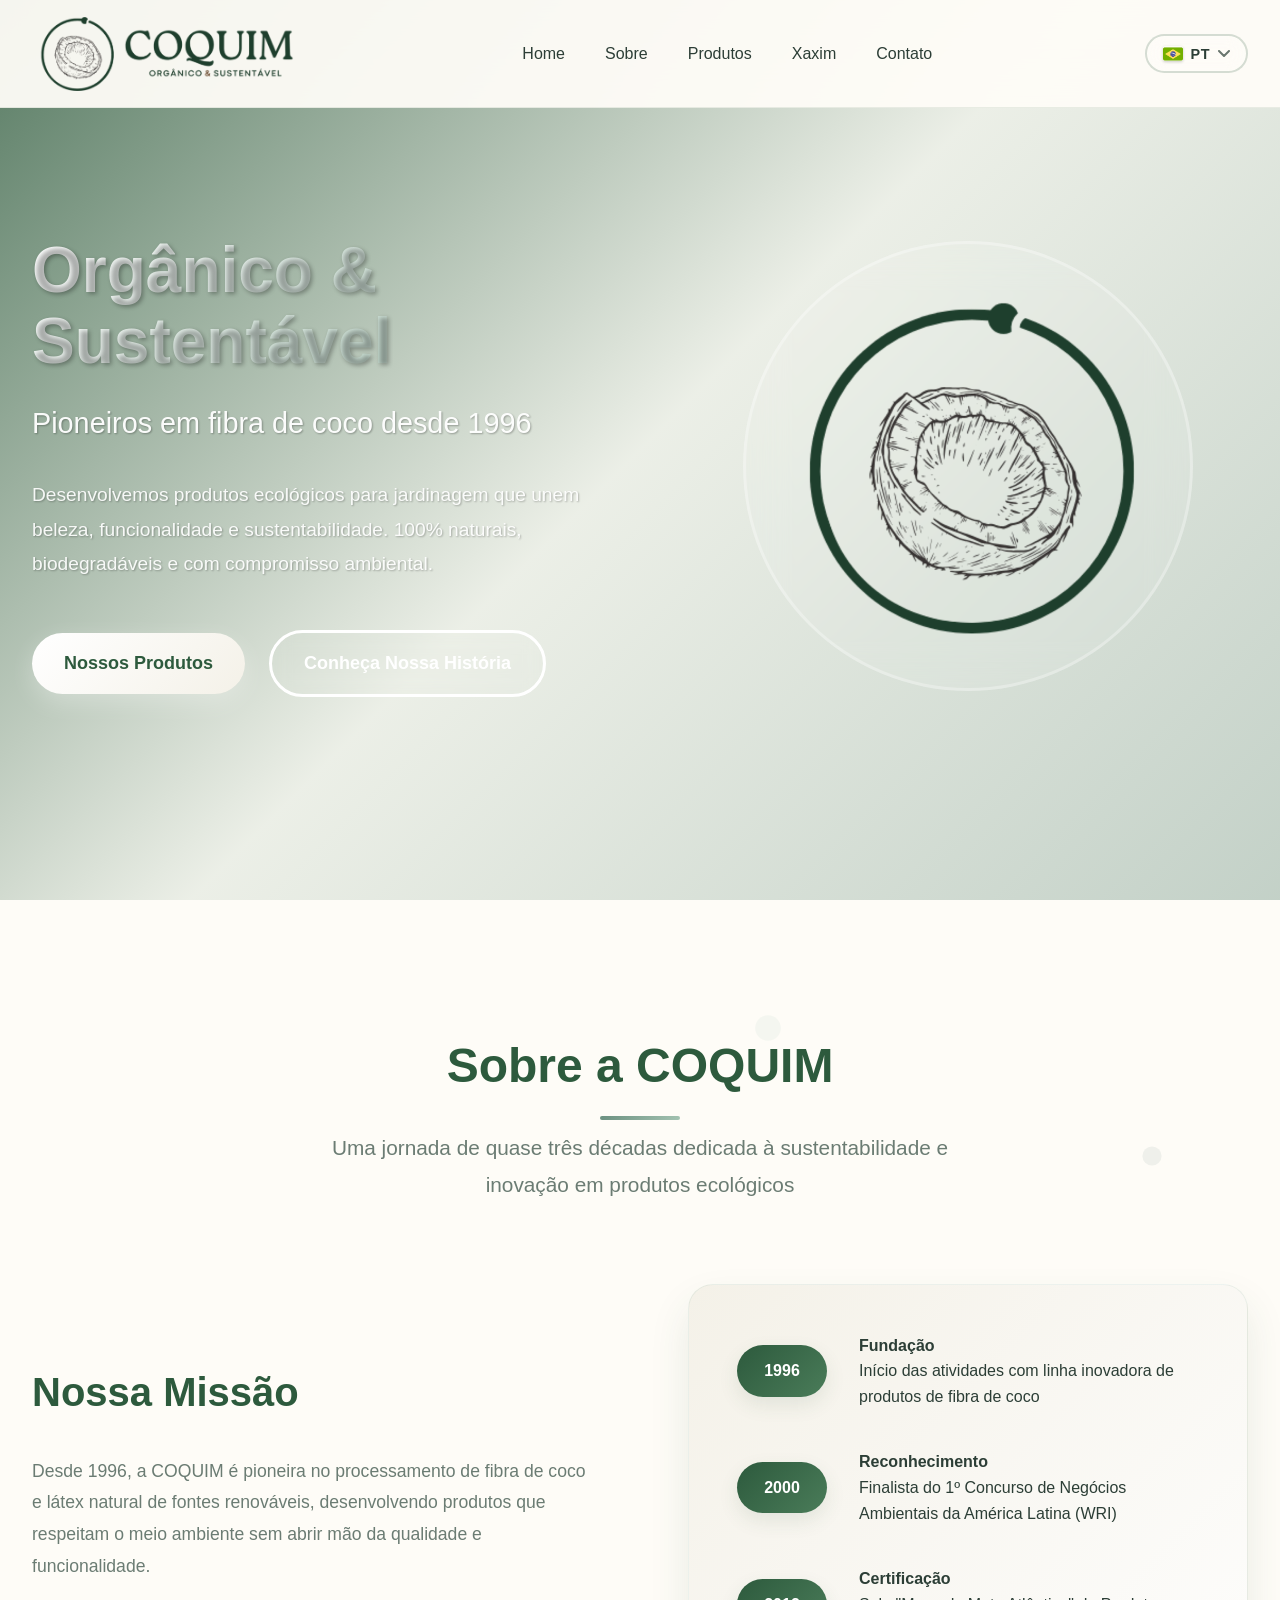
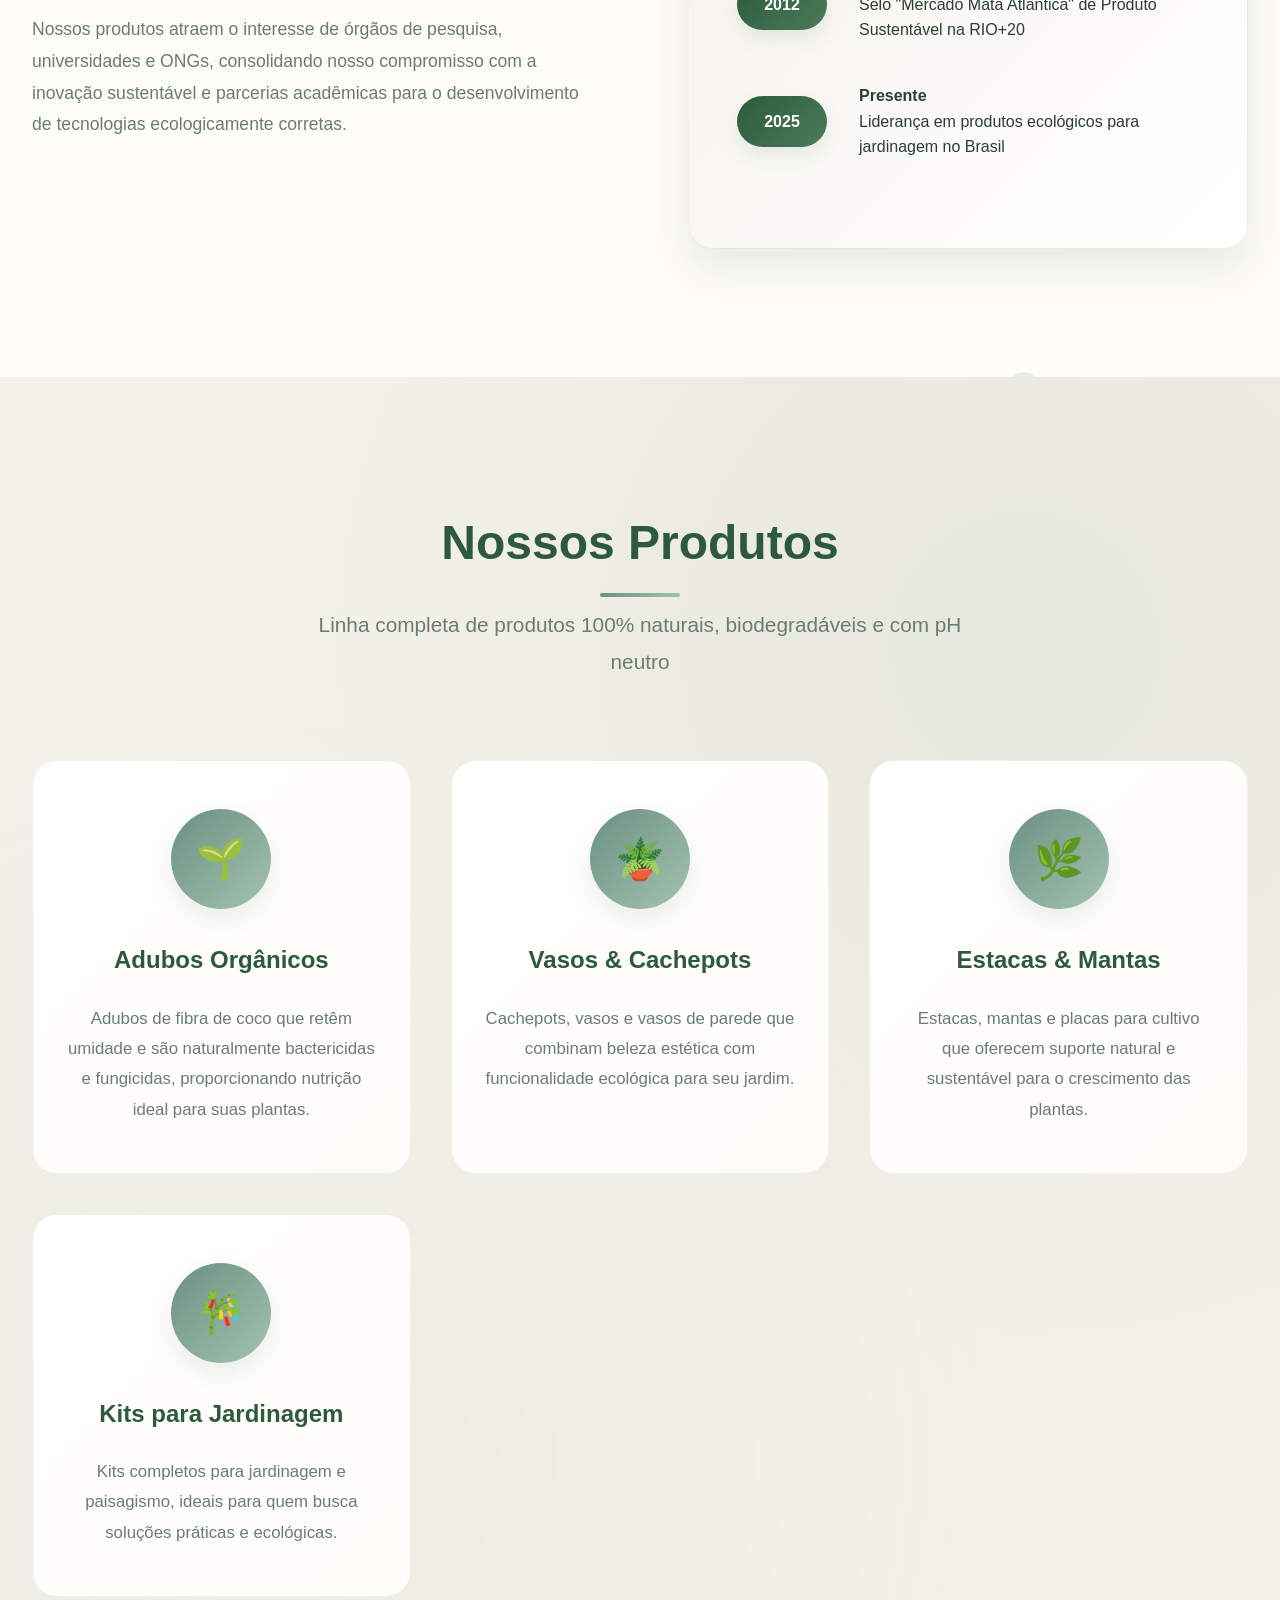
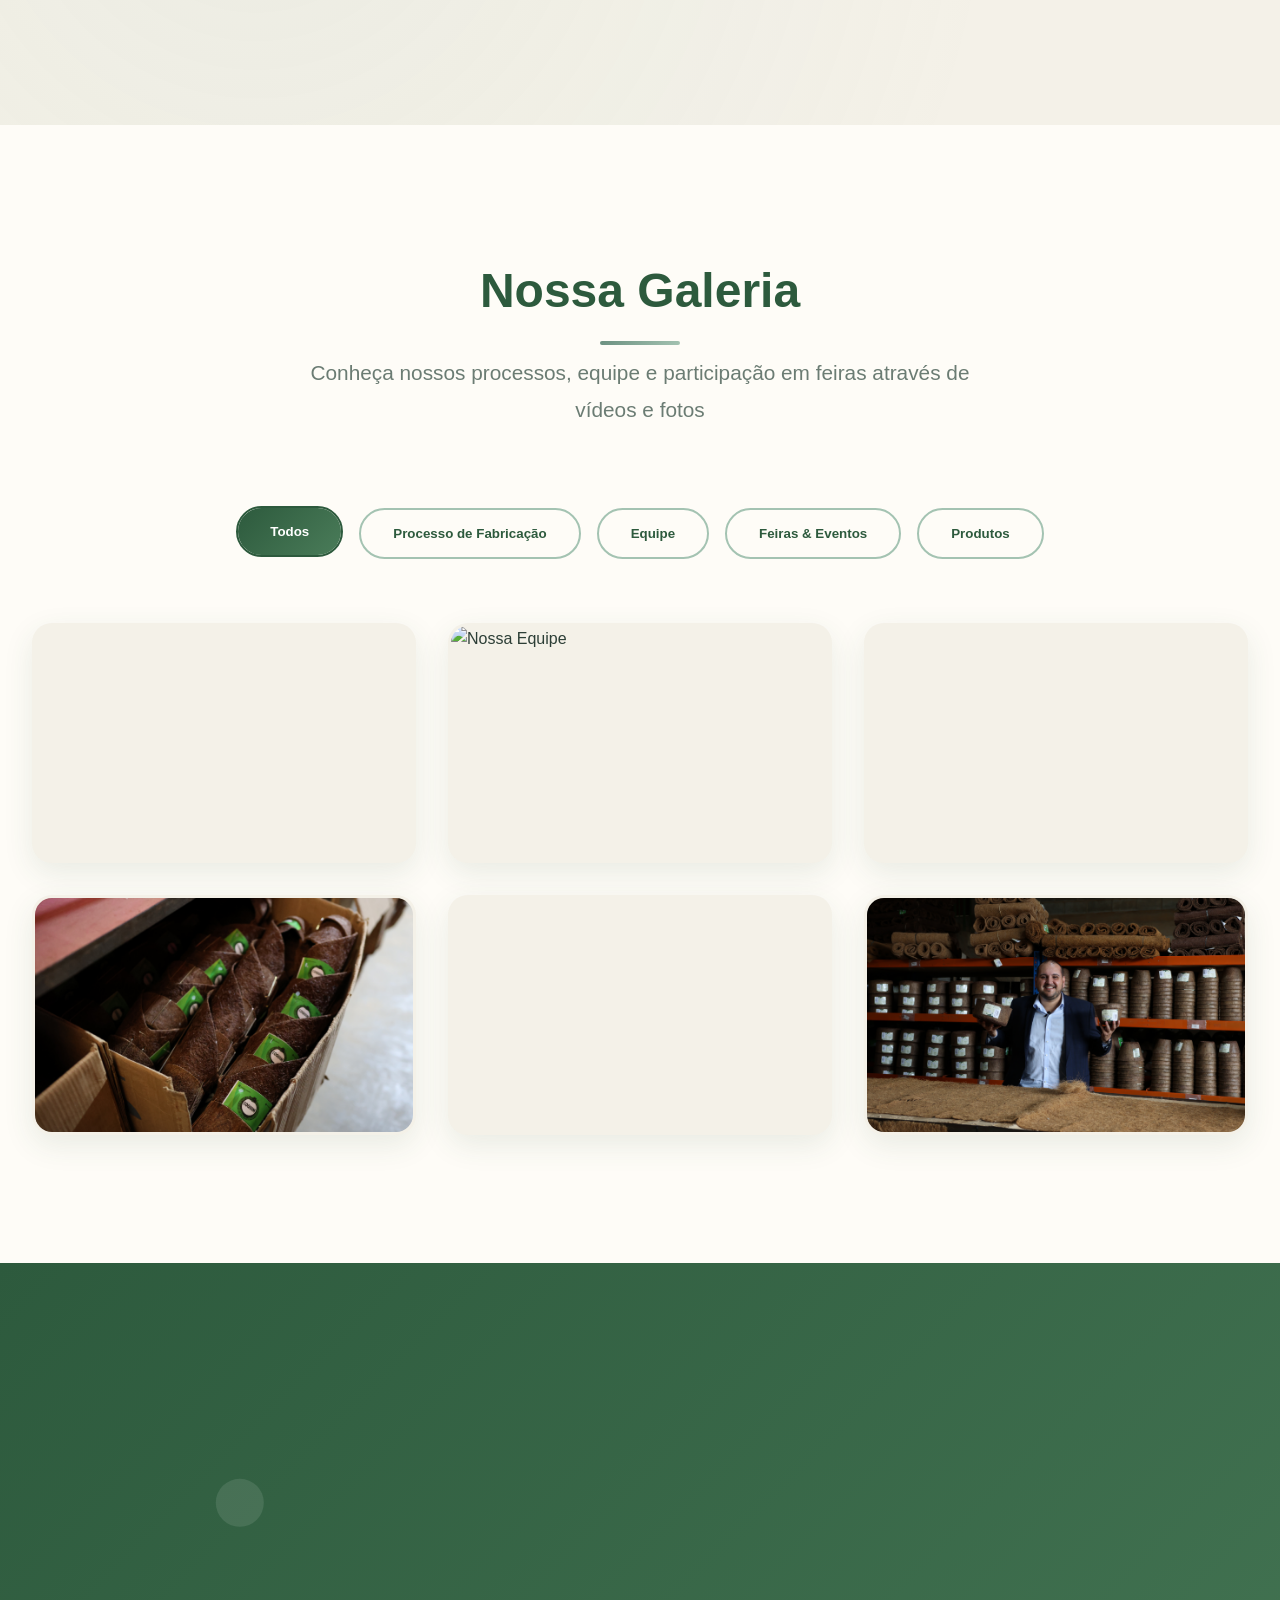
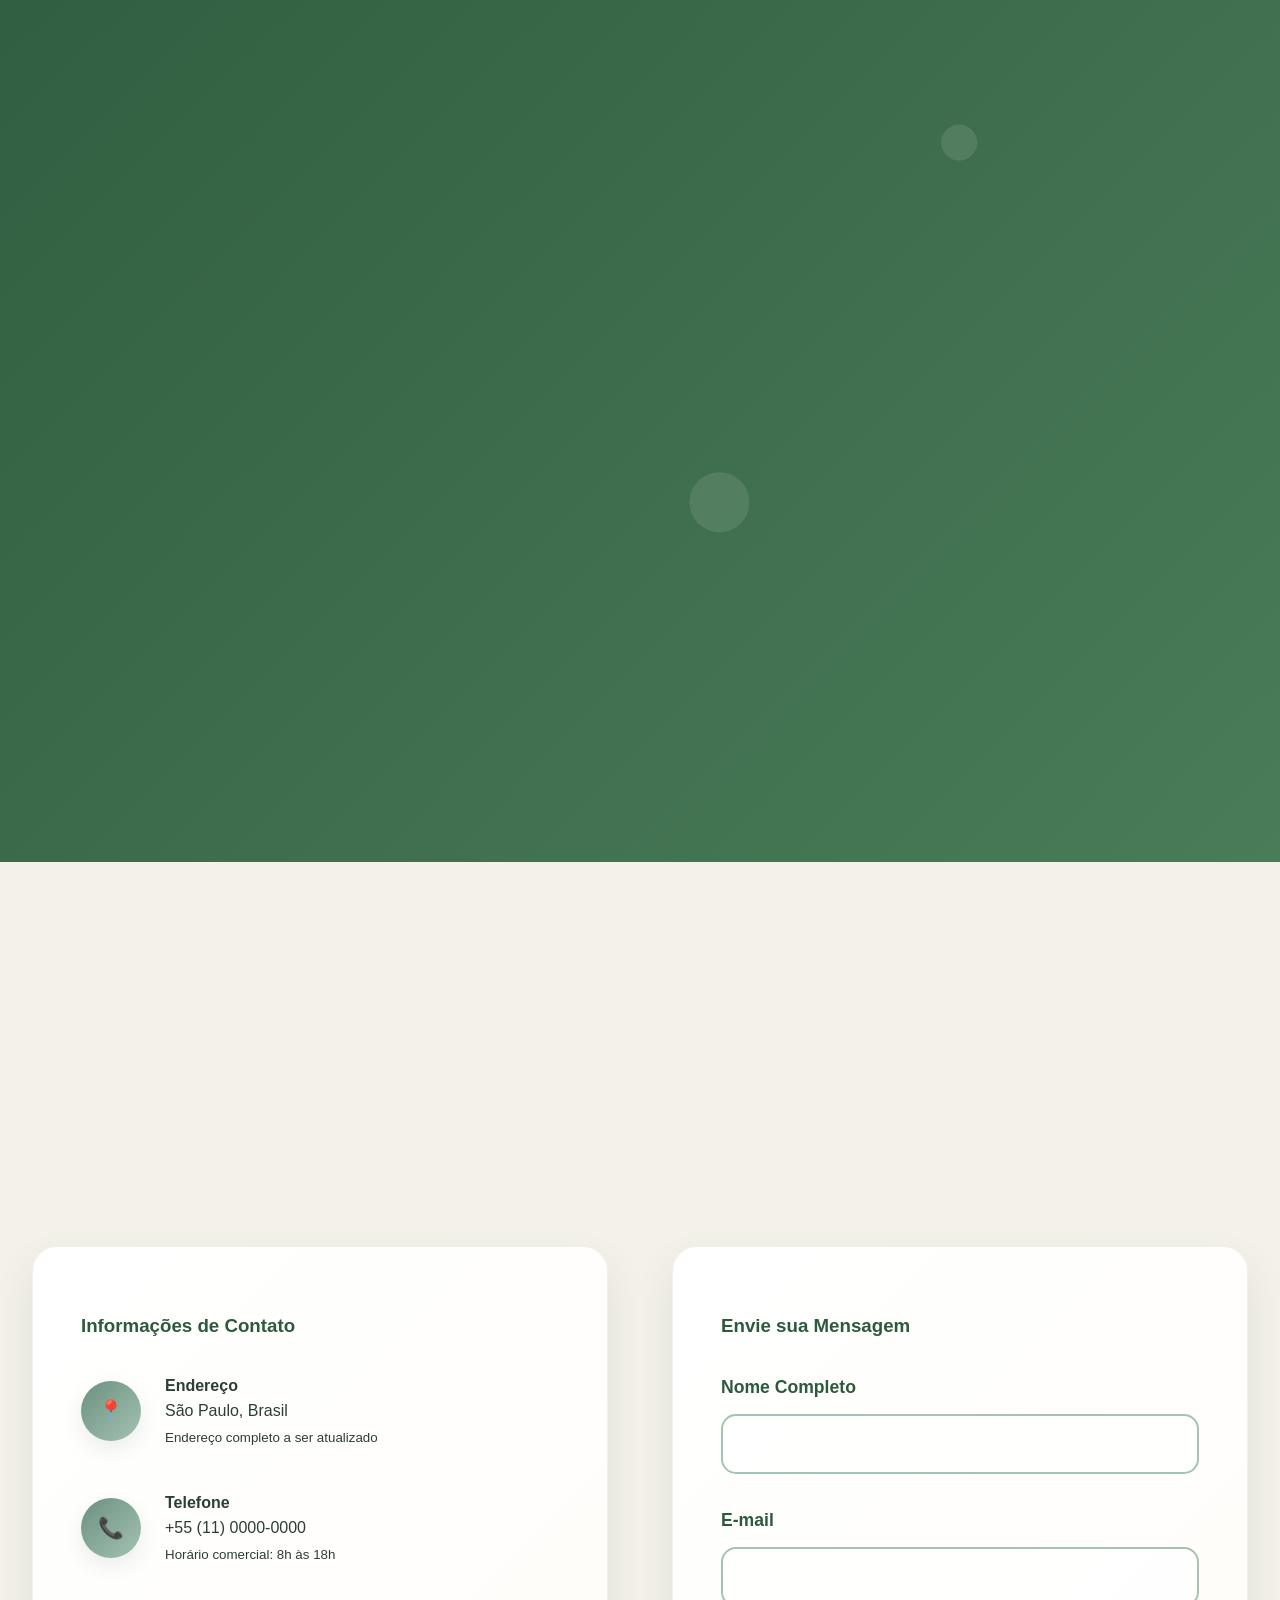
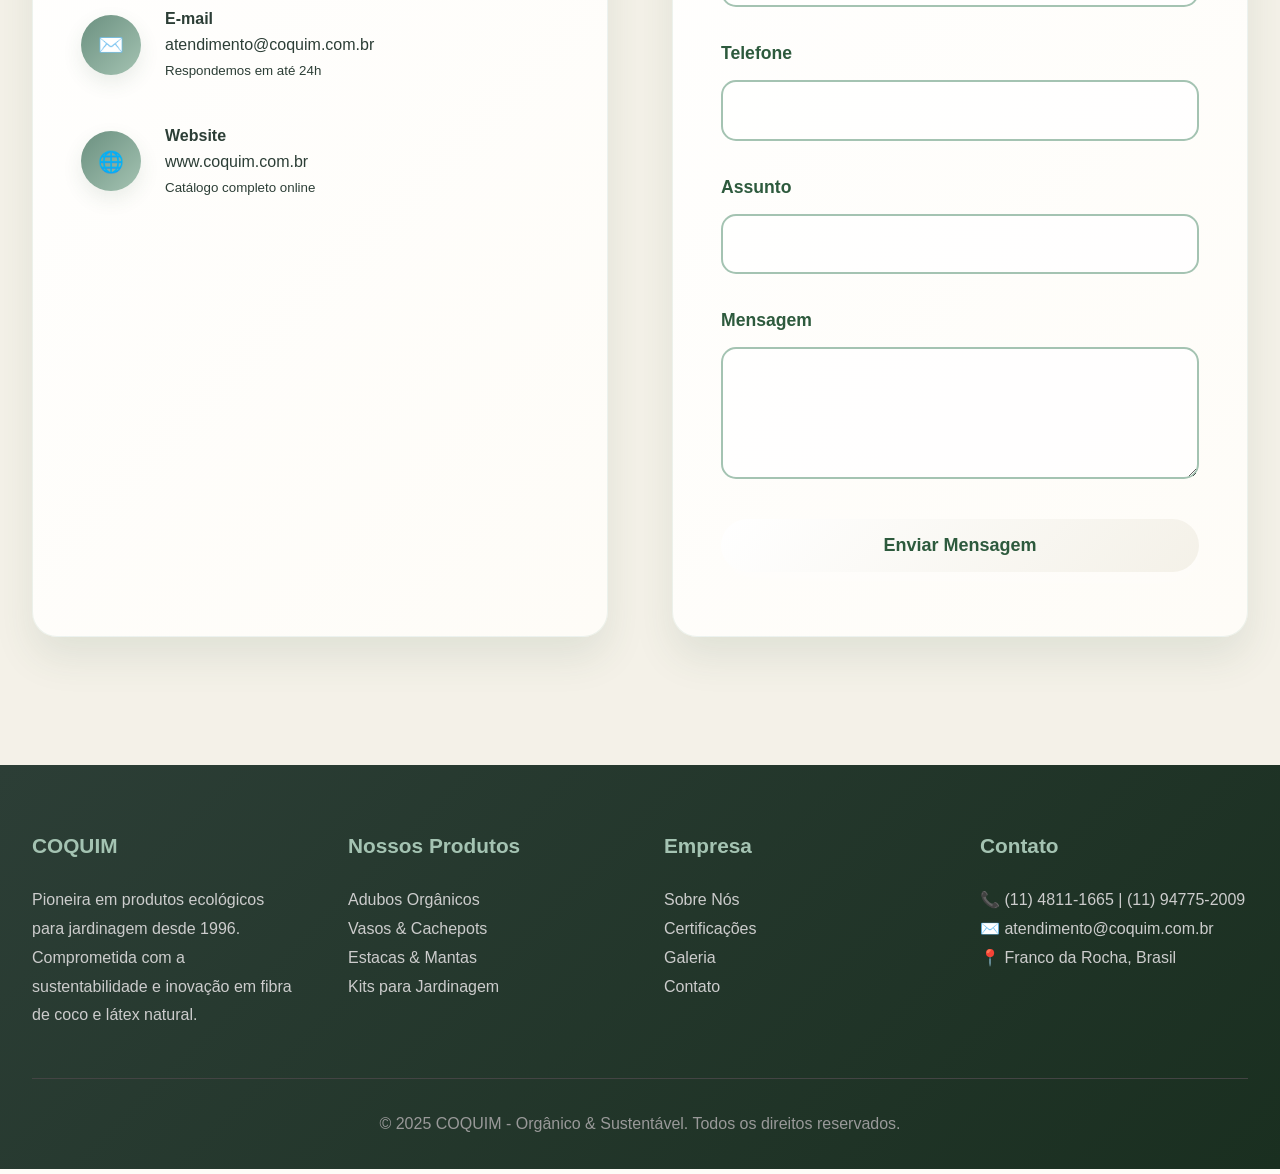
==== commit c5f2d622: "webs" ====
--- a/index.html
+++ b/index.html
@@ -1570,7 +1570,7 @@
                         <div class="contact-icon">✉️</div>
                         <div>
                             <strong data-i18n="contact.email.label">E-mail</strong><br>
-                            contato@coquim.com.br<br>
+                            atendimento@coquim.com.br<br>
                             <small data-i18n="contact.email.response">Respondemos em até 24h</small>
                         </div>
                     </div>
@@ -1645,10 +1645,9 @@
                 </div>
                 <div class="footer-section">
                     <h3 data-i18n="footer.contact_title">Contato</h3>
-                    <p>📞 +55 (11) 0000-0000</p>
-                    <p>✉️ contato@coquim.com.br</p>
-                    <p>🌐 www.coquim.com.br</p>
-                    <p data-i18n="footer.contact.location">📍 São Paulo, Brasil</p>
+                     <p>📞 (11) 4811-1665 | (11) 94775-2009</p>
+                    <p>✉️ atendimento@coquim.com.br</p>
+                    <p data-i18n="footer.contact.location">📍 Franco da Rocha, Brasil</p>
                 </div>
             </div>
             <div class="footer-bottom">
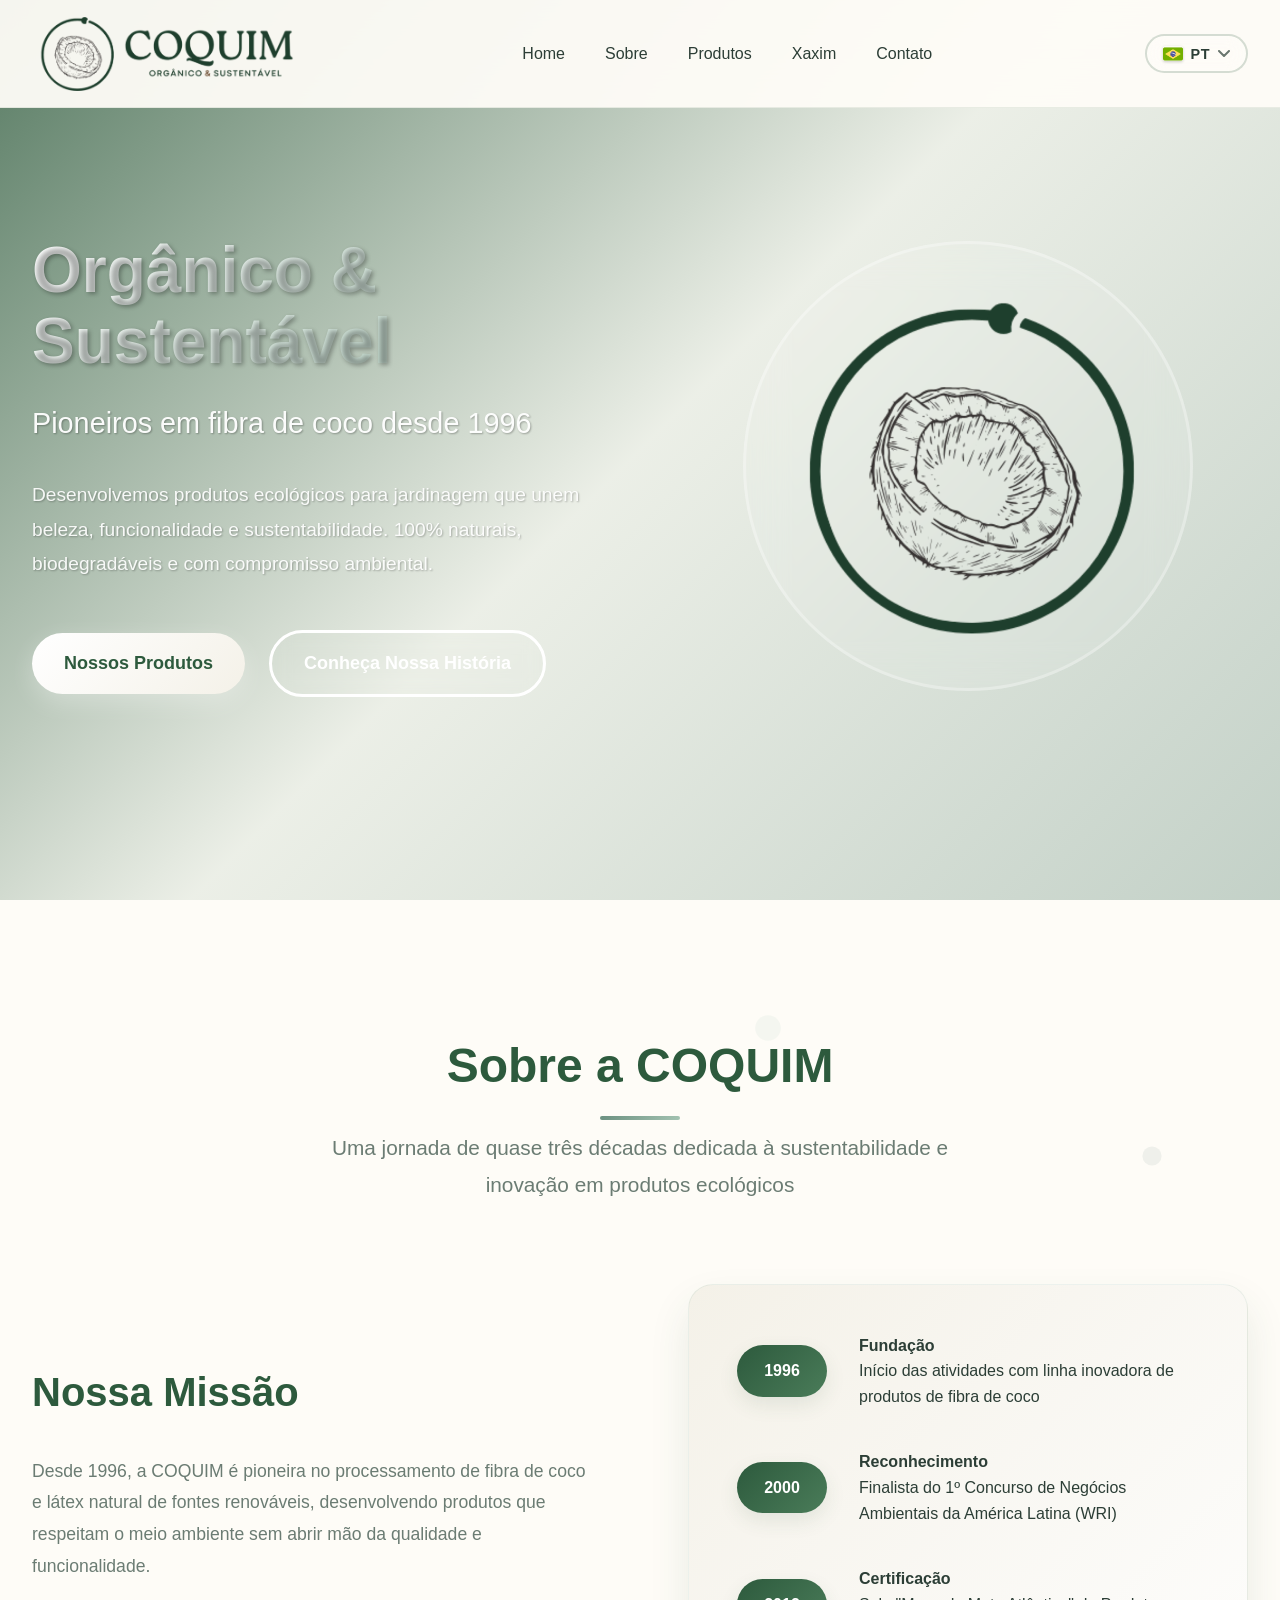
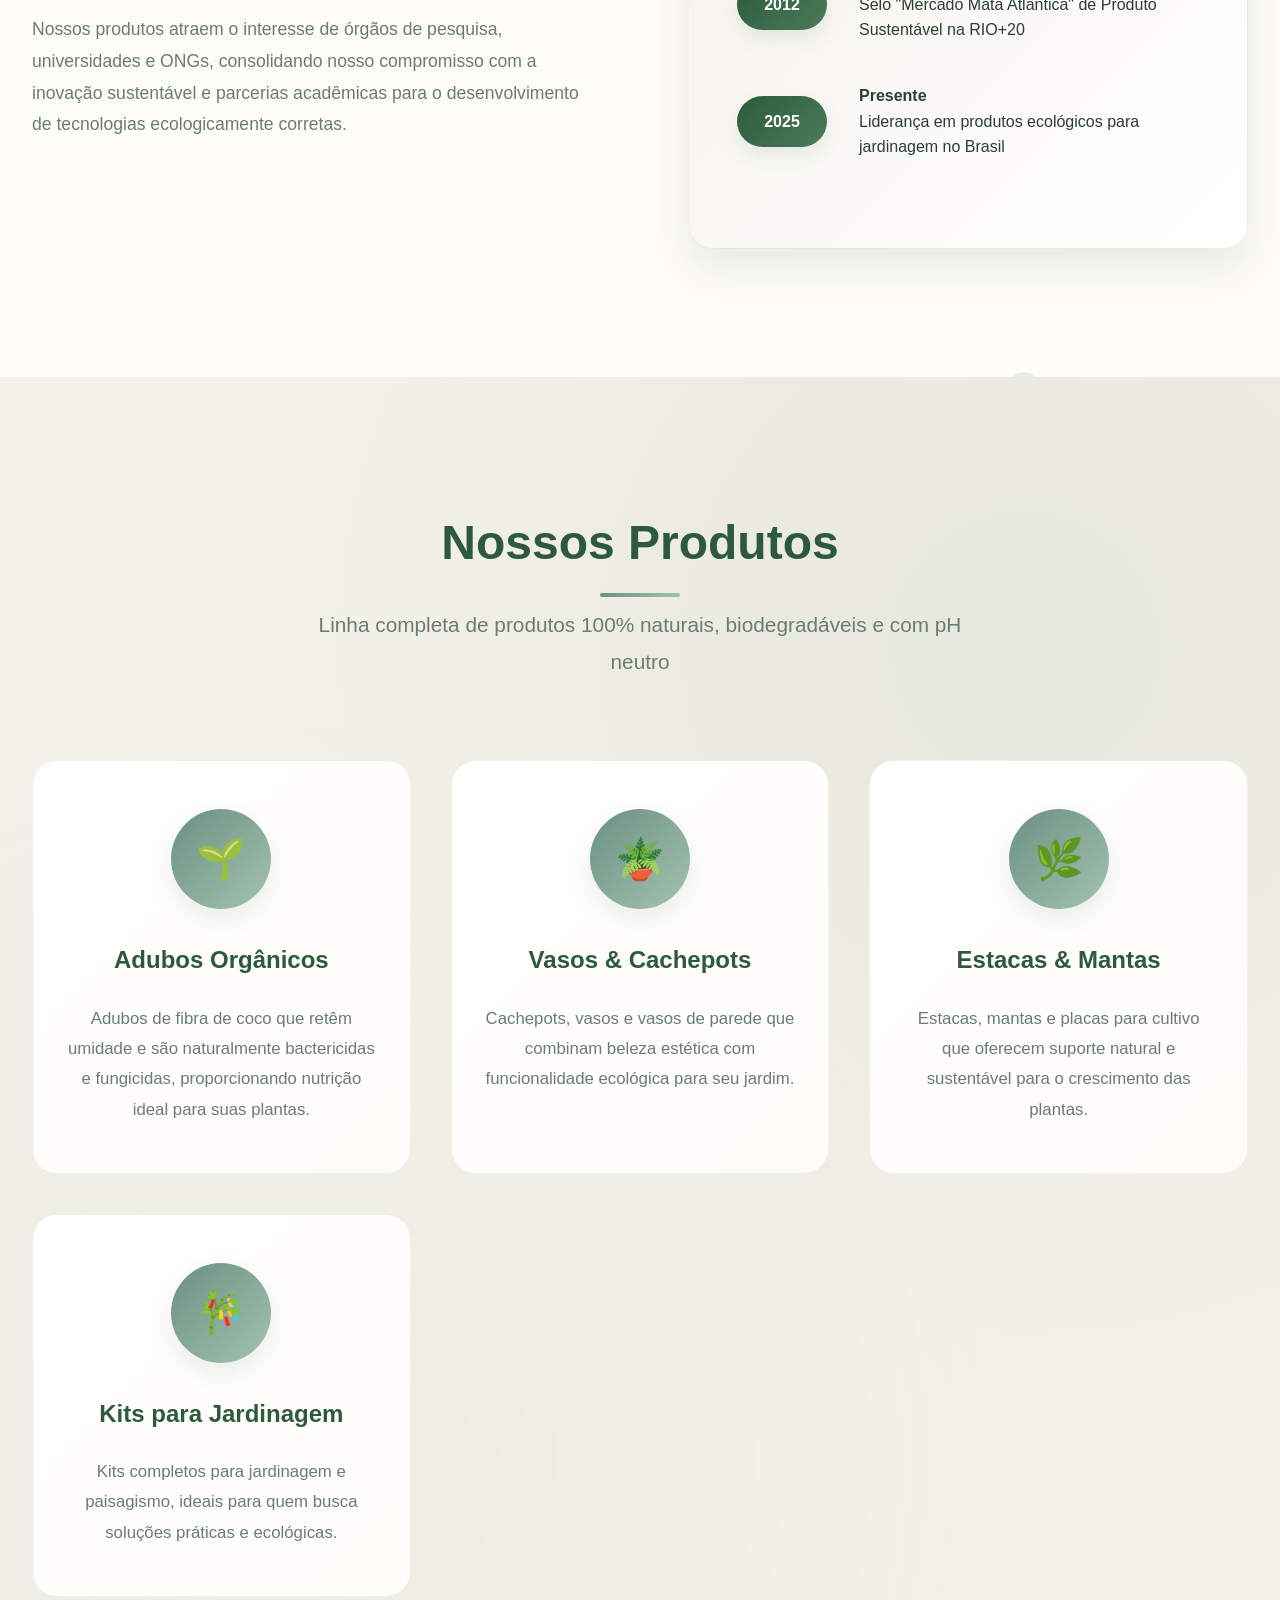
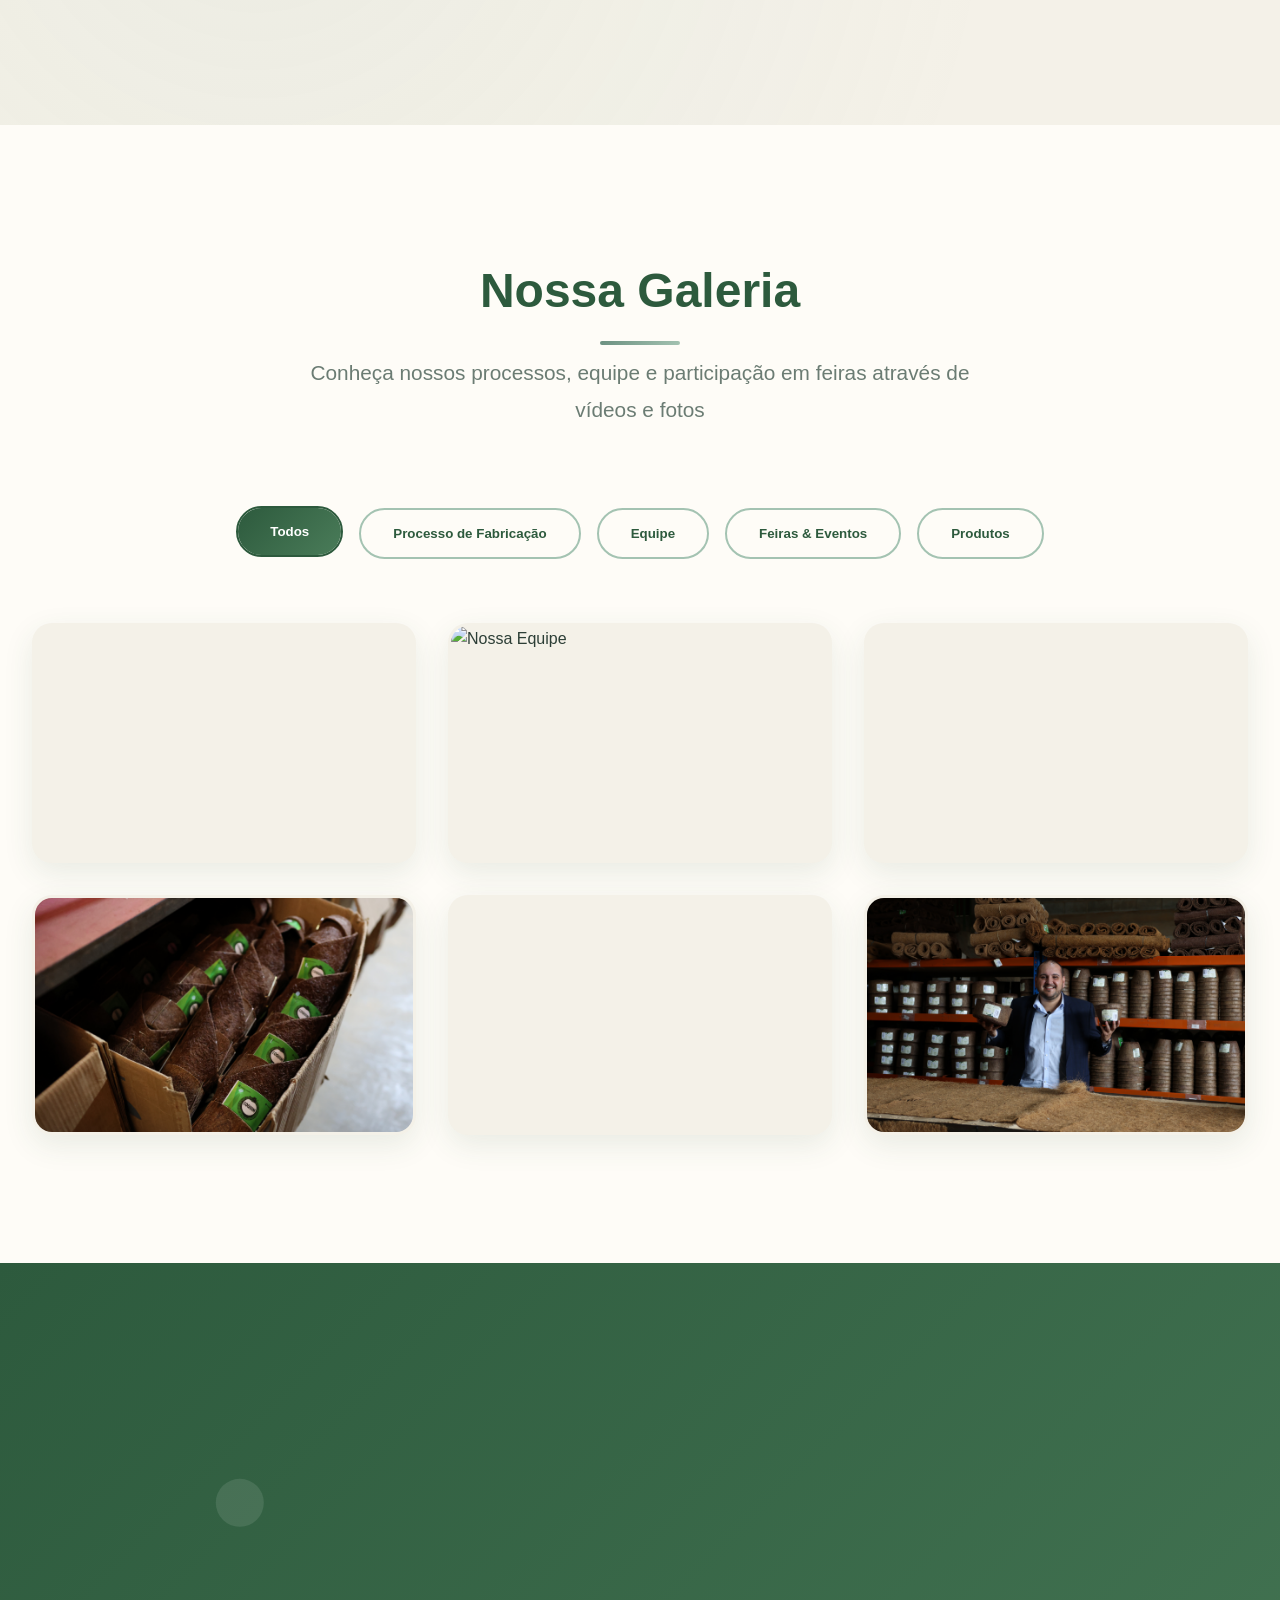
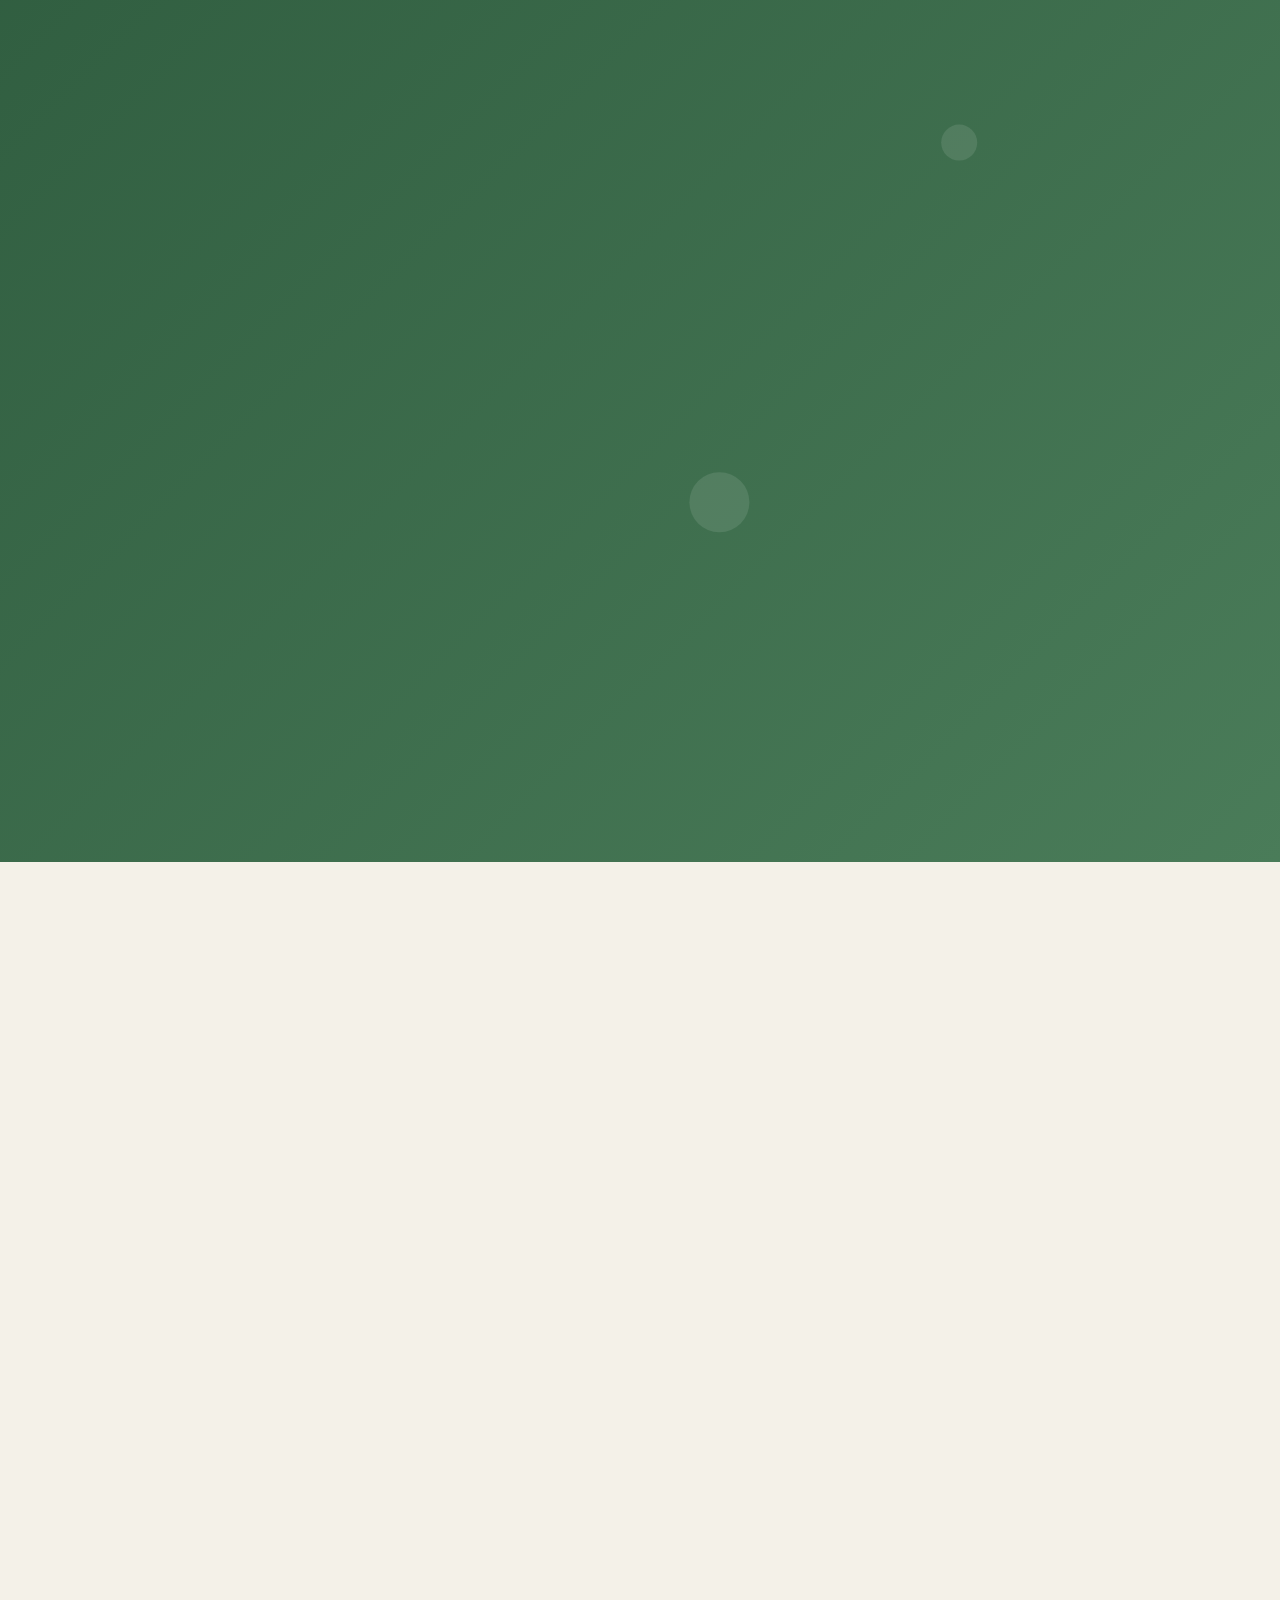
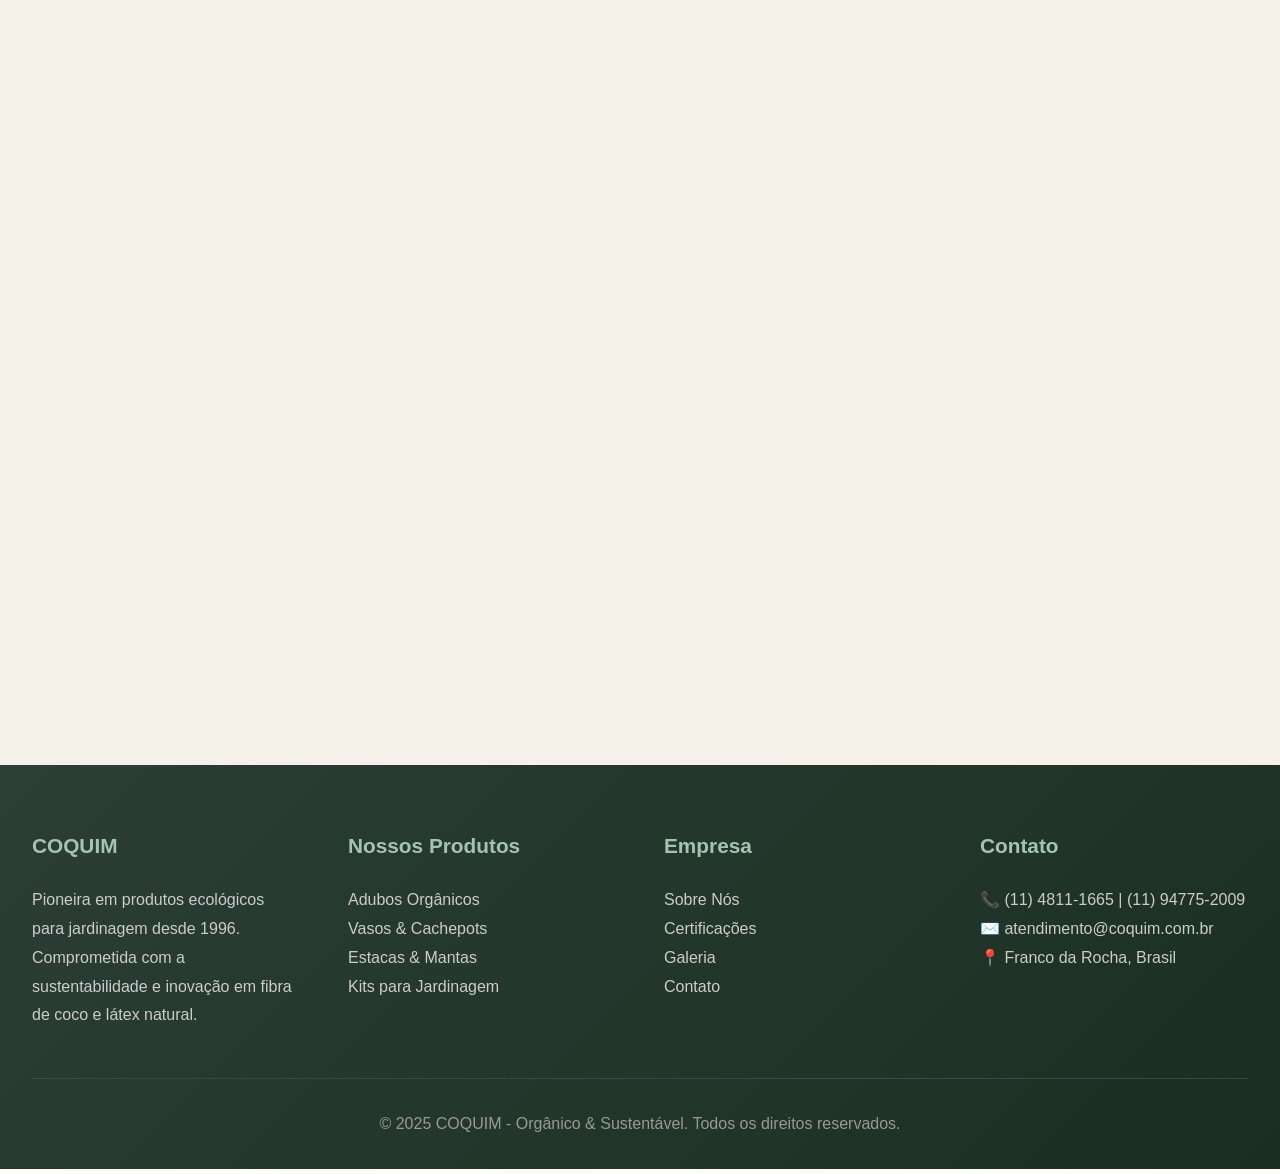
==== commit 73096351: "feat: Implementar sistema de responsividade mobile aprimorado em todas as páginas Melhorias abrangen" ====
--- a/index.html
+++ b/index.html
@@ -1012,29 +1012,88 @@
             color: #999;
         }
 
-        /* Responsive Design */
+        /* Responsive Design - SISTEMA APRIMORADO */
+
+        /* Tablets grandes (até 1200px) */
+        @media (max-width: 1200px) {
+            .hero-container {
+                gap: 5rem;
+            }
+
+            .hero-title {
+                font-size: 3.5rem;
+            }
+
+            .products-grid,
+            .cert-grid {
+                gap: 2rem;
+            }
+        }
+
+        /* Tablets médios (até 1024px) */
+        @media (max-width: 1024px) {
+            .logo-icon {
+                width: 200px;
+                height: 55px;
+            }
+
+            .nav-menu {
+                gap: 1.8rem;
+            }
+
+            .hero-container {
+                gap: 4rem;
+            }
+
+            .hero-title {
+                font-size: 3.2rem;
+            }
+
+            .hero-subtitle {
+                font-size: 1.5rem;
+            }
+
+            .hero-description {
+                font-size: 1.1rem;
+            }
+
+            .hero-logo {
+                width: 380px;
+                height: 380px;
+            }
+
+            .about-grid,
+            .contact-grid {
+                gap: 4rem;
+            }
+
+            .section-title {
+                font-size: 2.5rem;
+            }
+
+            .products-grid {
+                grid-template-columns: repeat(auto-fit, minmax(280px, 1fr));
+            }
+
+            .gallery-grid {
+                grid-template-columns: repeat(auto-fit, minmax(320px, 1fr));
+            }
+        }
+
+        /* Tablets pequenos e mobile landscape (até 768px) */
         @media (max-width: 768px) {
             .header-actions {
                 gap: 0.5rem;
-            }
-
-            .language-btn {
-                padding: 0.5rem 0.8rem;
-                font-size: 0.8rem;
-            }
-
-            .language-text {
-                display: none;
-                /* Hide text on mobile, show only flag */
-            }
-
-            .language-dropdown {
-                right: -1rem;
-                min-width: 160px;
+                display: flex;
             }
 
             .mobile-menu-btn {
                 display: block;
+            }
+
+            .logo-icon {
+                width: 180px;
+                height: 50px;
             }
 
             .nav-menu {
@@ -1044,13 +1103,14 @@
                 width: 100%;
                 background: white;
                 flex-direction: column;
-                padding: 2rem;
+                padding: 1.5rem 2rem;
                 box-shadow: 0 10px 30px var(--shadow);
                 transform: translateY(-100%);
                 opacity: 0;
                 visibility: hidden;
                 transition: all 0.3s ease;
                 z-index: 999;
+                gap: 0.5rem;
             }
 
             .nav-menu.active {
@@ -1059,6 +1119,35 @@
                 visibility: visible;
             }
 
+            .nav-link {
+                padding: 0.8rem 0;
+                font-size: 1.1rem;
+            }
+
+            .language-btn {
+                padding: 0.5rem 0.8rem;
+                font-size: 0.8rem;
+            }
+
+            .language-text {
+                display: none;
+            }
+
+            .language-dropdown {
+                right: -1rem;
+                min-width: 160px;
+            }
+
+            .language-selector {
+                margin-right: 1rem;
+            }
+
+            .hero {
+                height: auto;
+                padding: 10rem 0 6rem;
+                min-height: auto;
+            }
+
             .hero-container {
                 grid-template-columns: 1fr;
                 text-align: center;
@@ -1069,9 +1158,40 @@
                 font-size: 2.8rem;
             }
 
+            .hero-subtitle {
+                font-size: 1.4rem;
+            }
+
+            .hero-description {
+                font-size: 1.05rem;
+            }
+
             .hero-logo {
-                width: 250px;
-                height: 250px;
+                width: 300px;
+                height: 300px;
+            }
+
+            .cta-buttons {
+                justify-content: center;
+                flex-direction: column;
+                gap: 1rem;
+            }
+
+            .btn {
+                width: 100%;
+                max-width: 300px;
+            }
+
+            .container {
+                padding: 0 1.5rem;
+            }
+
+            .about,
+            .products,
+            .certifications,
+            .contact,
+            .media-gallery {
+                padding: 6rem 0;
             }
 
             .about-grid,
@@ -1080,36 +1200,130 @@
                 gap: 3rem;
             }
 
+            .about-content h3 {
+                font-size: 2rem;
+            }
+
+            .about-content p {
+                font-size: 1rem;
+            }
+
             .section-title {
                 font-size: 2.2rem;
             }
 
-            .cta-buttons {
-                justify-content: center;
+            .section-subtitle {
+                font-size: 1.1rem;
+            }
+
+            .timeline {
+                padding: 2rem 1.5rem;
+            }
+
+            .timeline-item {
+                flex-direction: column;
+                align-items: flex-start;
+                margin-bottom: 2rem;
+            }
+
+            .timeline-year {
+                margin-right: 0;
+                margin-bottom: 1rem;
+            }
+
+            .products-grid {
+                grid-template-columns: 1fr;
+                gap: 2rem;
+            }
+
+            .product-card {
+                padding: 2.5rem 2rem;
+            }
+
+            .product-icon {
+                width: 85px;
+                height: 85px;
+                font-size: 2.2rem;
+            }
+
+            .product-card h3 {
+                font-size: 1.3rem;
+            }
+
+            .product-card p {
+                font-size: 1rem;
             }
 
             .gallery-tabs {
                 justify-content: center;
+                gap: 0.8rem;
+            }
+
+            .gallery-tab {
+                padding: 0.8rem 1.5rem;
+                font-size: 0.9rem;
+            }
+
+            .gallery-grid {
+                grid-template-columns: 1fr;
+                gap: 1.5rem;
+            }
+
+            .cert-grid {
+                grid-template-columns: 1fr;
+                gap: 2rem;
+            }
+
+            .cert-card {
+                padding: 2.5rem 2rem;
+            }
+
+            .contact-info,
+            .contact-form {
+                padding: 3rem 2rem;
+            }
+
+            .contact-item {
+                flex-direction: column;
+                text-align: center;
+                align-items: center;
+            }
+
+            .contact-icon {
+                margin-right: 0;
+                margin-bottom: 1rem;
+            }
+
+            .form-group input,
+            .form-group textarea {
+                padding: 1rem;
+            }
+
+            .footer-content {
+                grid-template-columns: 1fr;
+                gap: 2rem;
             }
 
             .nav-container {
                 padding: 1rem;
             }
-
-            .gallery-grid {
-                grid-template-columns: 1fr;
-            }
-        }
-
+        }
+
+        /* Mobile portrait (até 480px) */
         @media (max-width: 480px) {
+            .logo-icon {
+                width: 150px;
+                height: 42px;
+            }
+
             .language-btn {
                 padding: 0.4rem 0.6rem;
                 border-radius: 20px;
             }
 
             .flag-icon {
-                width: 18px;
-                height: 13px;
+                width: 16px;
+                height: 12px;
             }
 
             .dropdown-arrow {
@@ -1117,30 +1331,243 @@
                 height: 6px;
             }
 
+            .hero {
+                padding: 8rem 0 5rem;
+            }
+
+            .hero-container {
+                gap: 2.5rem;
+            }
+
             .hero-title {
                 font-size: 2.2rem;
+                line-height: 1.2;
             }
 
             .hero-subtitle {
-                font-size: 1.3rem;
+                font-size: 1.2rem;
+            }
+
+            .hero-description {
+                font-size: 1rem;
+                margin-bottom: 2rem;
+            }
+
+            .hero-logo {
+                width: 250px;
+                height: 250px;
             }
 
             .btn {
-                padding: 1rem 2rem;
+                padding: 1rem 1.8rem;
                 font-size: 1rem;
+            }
+
+            .container {
+                padding: 0 1rem;
+            }
+
+            .about,
+            .products,
+            .certifications,
+            .contact,
+            .media-gallery {
+                padding: 5rem 0;
+            }
+
+            .section-header {
+                margin-bottom: 3rem;
+            }
+
+            .section-title {
+                font-size: 1.8rem;
+                margin-bottom: 1rem;
+            }
+
+            .section-title::after {
+                width: 60px;
+                height: 3px;
+                bottom: -12px;
+            }
+
+            .section-subtitle {
+                font-size: 1rem;
+            }
+
+            .about-content h3 {
+                font-size: 1.8rem;
+            }
+
+            .about-content p {
+                font-size: 0.95rem;
+            }
+
+            .timeline {
+                padding: 1.8rem 1rem;
+                border-radius: 20px;
+            }
+
+            .timeline-item {
+                margin-bottom: 1.5rem;
+            }
+
+            .timeline-year {
+                padding: 0.6rem 1.2rem;
+                font-size: 0.9rem;
+            }
+
+            .product-card {
+                padding: 2rem 1.5rem;
+                border-radius: 20px;
+            }
+
+            .product-icon {
+                width: 75px;
+                height: 75px;
+                font-size: 2rem;
+                margin-bottom: 1.5rem;
+            }
+
+            .product-card h3 {
+                font-size: 1.2rem;
+                margin-bottom: 1rem;
+            }
+
+            .product-card p {
+                font-size: 0.95rem;
+            }
+
+            .gallery-tab {
+                padding: 0.7rem 1.2rem;
+                font-size: 0.85rem;
+            }
+
+            .gallery-item {
+                aspect-ratio: 16/10;
+                border-radius: 15px;
+            }
+
+            .gallery-overlay-text {
+                font-size: 1.1rem;
+            }
+
+            .cert-card {
+                padding: 2rem 1.5rem;
+                border-radius: 20px;
+            }
+
+            .cert-icon {
+                width: 65px;
+                height: 65px;
+                font-size: 1.8rem;
+                margin-bottom: 1rem;
             }
 
             .contact-info,
             .contact-form {
-                padding: 2.5rem 2rem;
+                padding: 2.5rem 1.5rem;
+                border-radius: 20px;
+            }
+
+            .contact-icon {
+                width: 50px;
+                height: 50px;
+                font-size: 1.1rem;
+            }
+
+            .form-group {
+                margin-bottom: 1.5rem;
+            }
+
+            .form-group label {
+                font-size: 1rem;
+                margin-bottom: 0.6rem;
+            }
+
+            .form-group input,
+            .form-group textarea {
+                padding: 0.9rem;
+                font-size: 0.95rem;
+                border-radius: 10px;
+            }
+
+            .footer {
+                padding: 3rem 0 1.5rem;
+            }
+
+            .footer-section h3 {
+                font-size: 1.1rem;
+                margin-bottom: 1rem;
+            }
+
+            .footer-section p,
+            .footer-section a {
+                font-size: 0.9rem;
+            }
+
+            .footer-bottom {
+                padding-top: 1.5rem;
+                font-size: 0.85rem;
+            }
+        }
+
+        /* Mobile pequeno (até 360px) */
+        @media (max-width: 360px) {
+            .logo-icon {
+                width: 130px;
+                height: 38px;
+            }
+
+            .nav-container {
+                padding: 0.8rem;
+            }
+
+            .mobile-menu-btn {
+                font-size: 1.3rem;
+            }
+
+            .hero {
+                padding: 7rem 0 4rem;
+            }
+
+            .hero-title {
+                font-size: 1.9rem;
+            }
+
+            .hero-subtitle {
+                font-size: 1.1rem;
+            }
+
+            .hero-description {
+                font-size: 0.95rem;
+            }
+
+            .hero-logo {
+                width: 220px;
+                height: 220px;
+            }
+
+            .btn {
+                padding: 0.9rem 1.5rem;
+                font-size: 0.95rem;
+            }
+
+            .container {
+                padding: 0 0.8rem;
             }
 
             .section-title {
-                font-size: 1.8rem;
-            }
-
-            .hero-container {
-                gap: 2rem;
+                font-size: 1.5rem;
+            }
+
+            .product-card,
+            .cert-card {
+                padding: 1.8rem 1.2rem;
+            }
+
+            .contact-info,
+            .contact-form {
+                padding: 2rem 1.2rem;
             }
         }
 
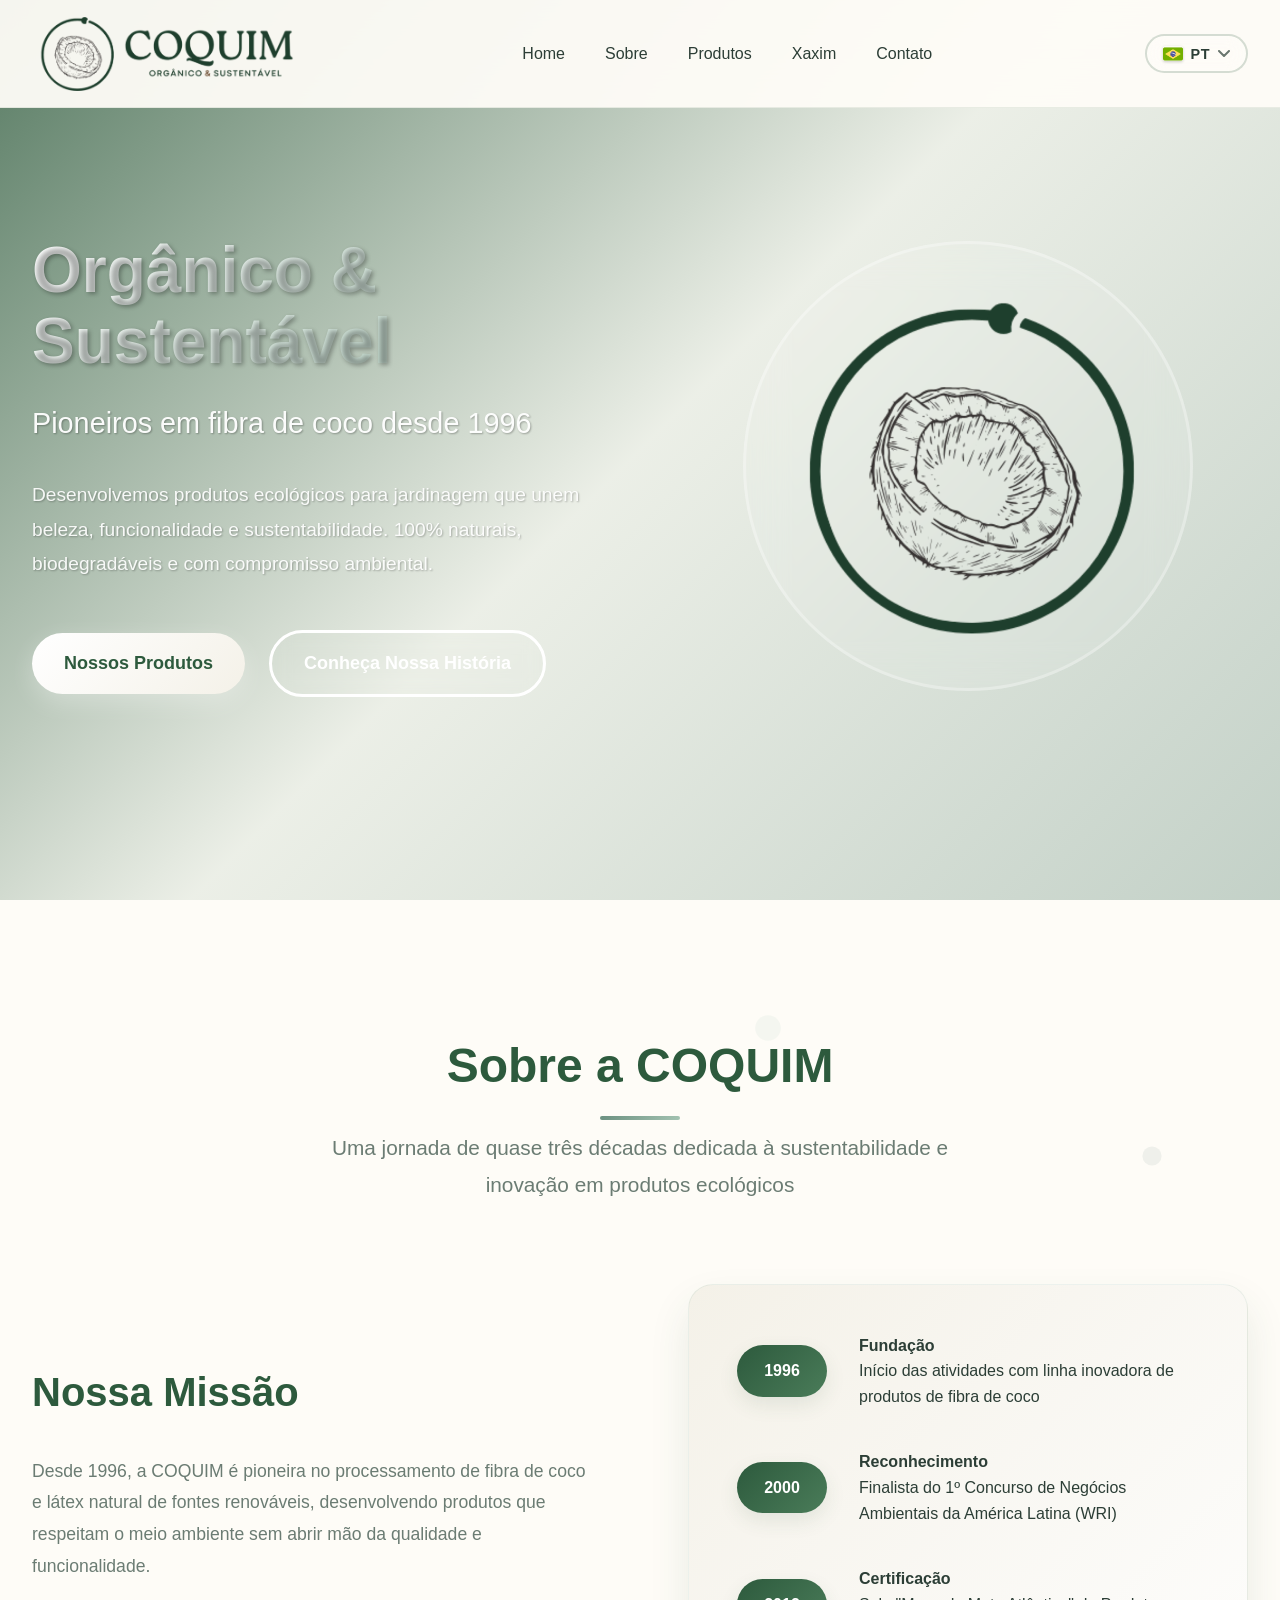
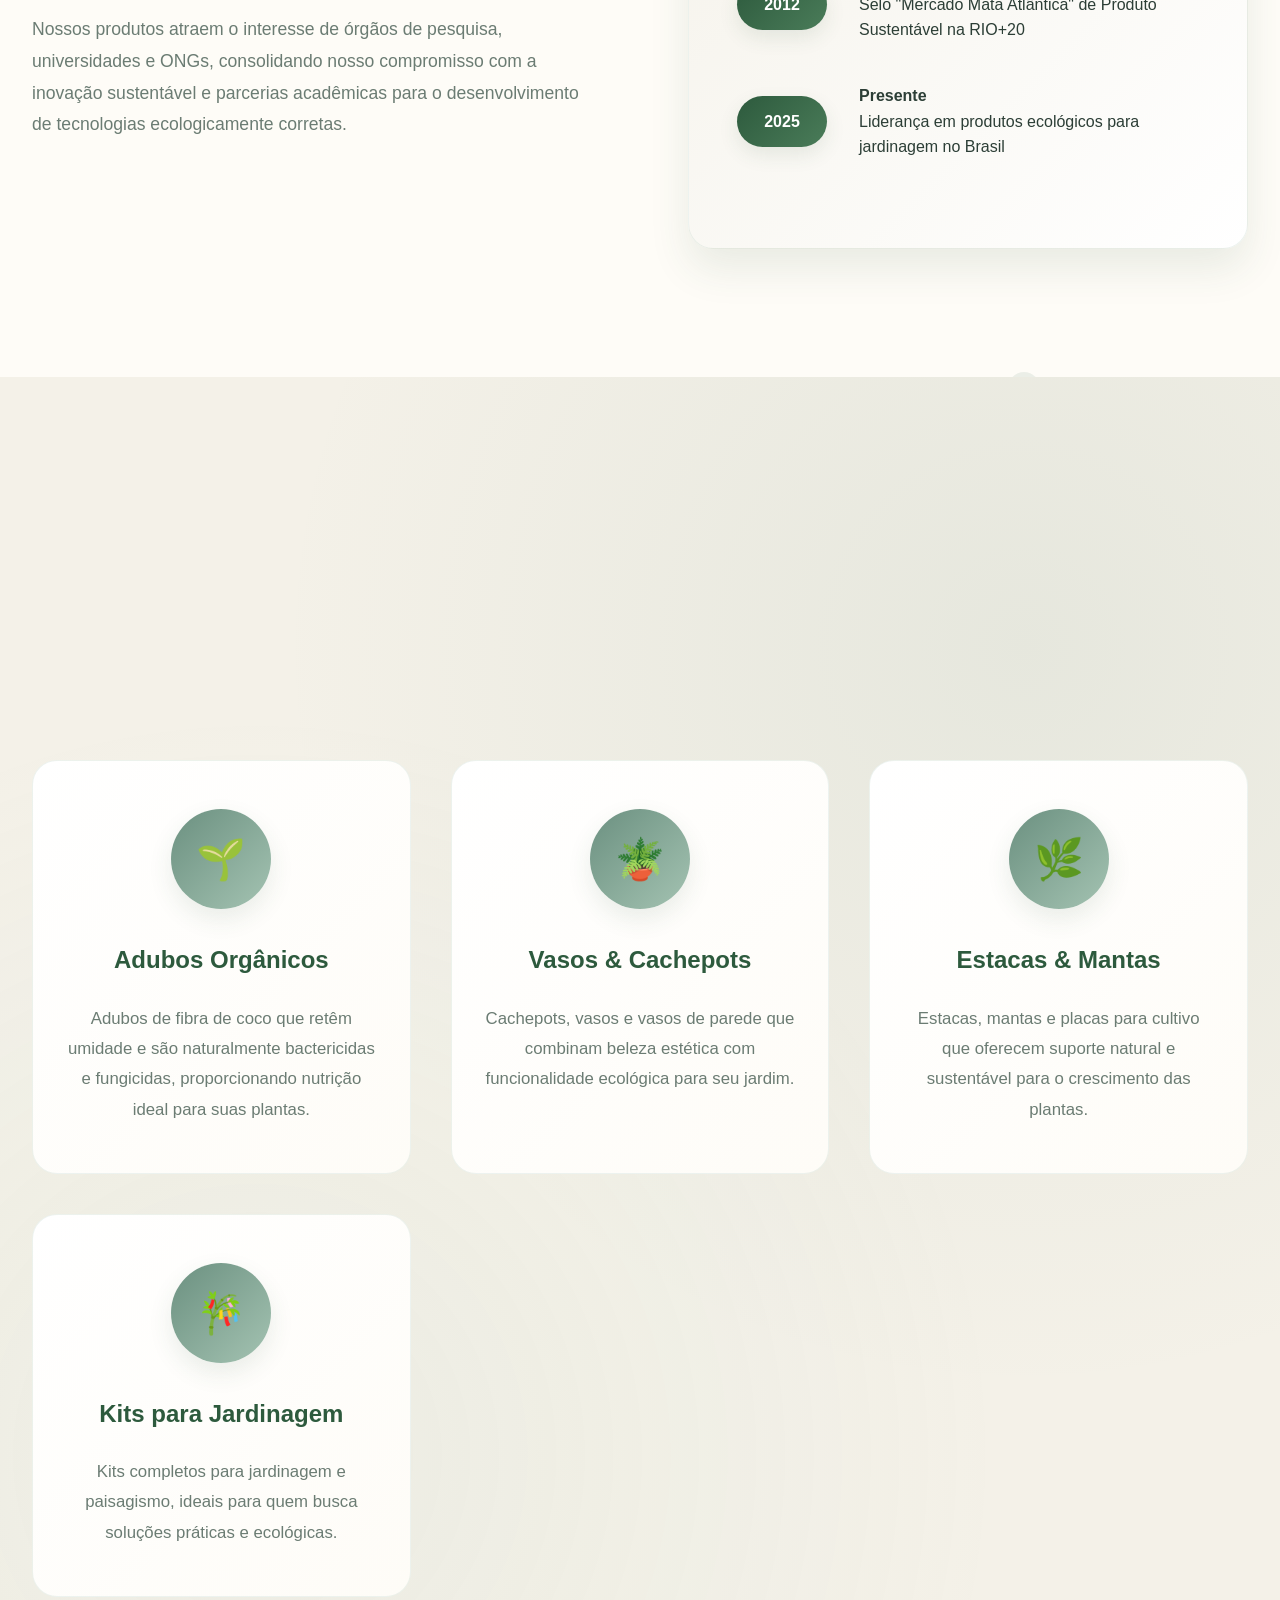
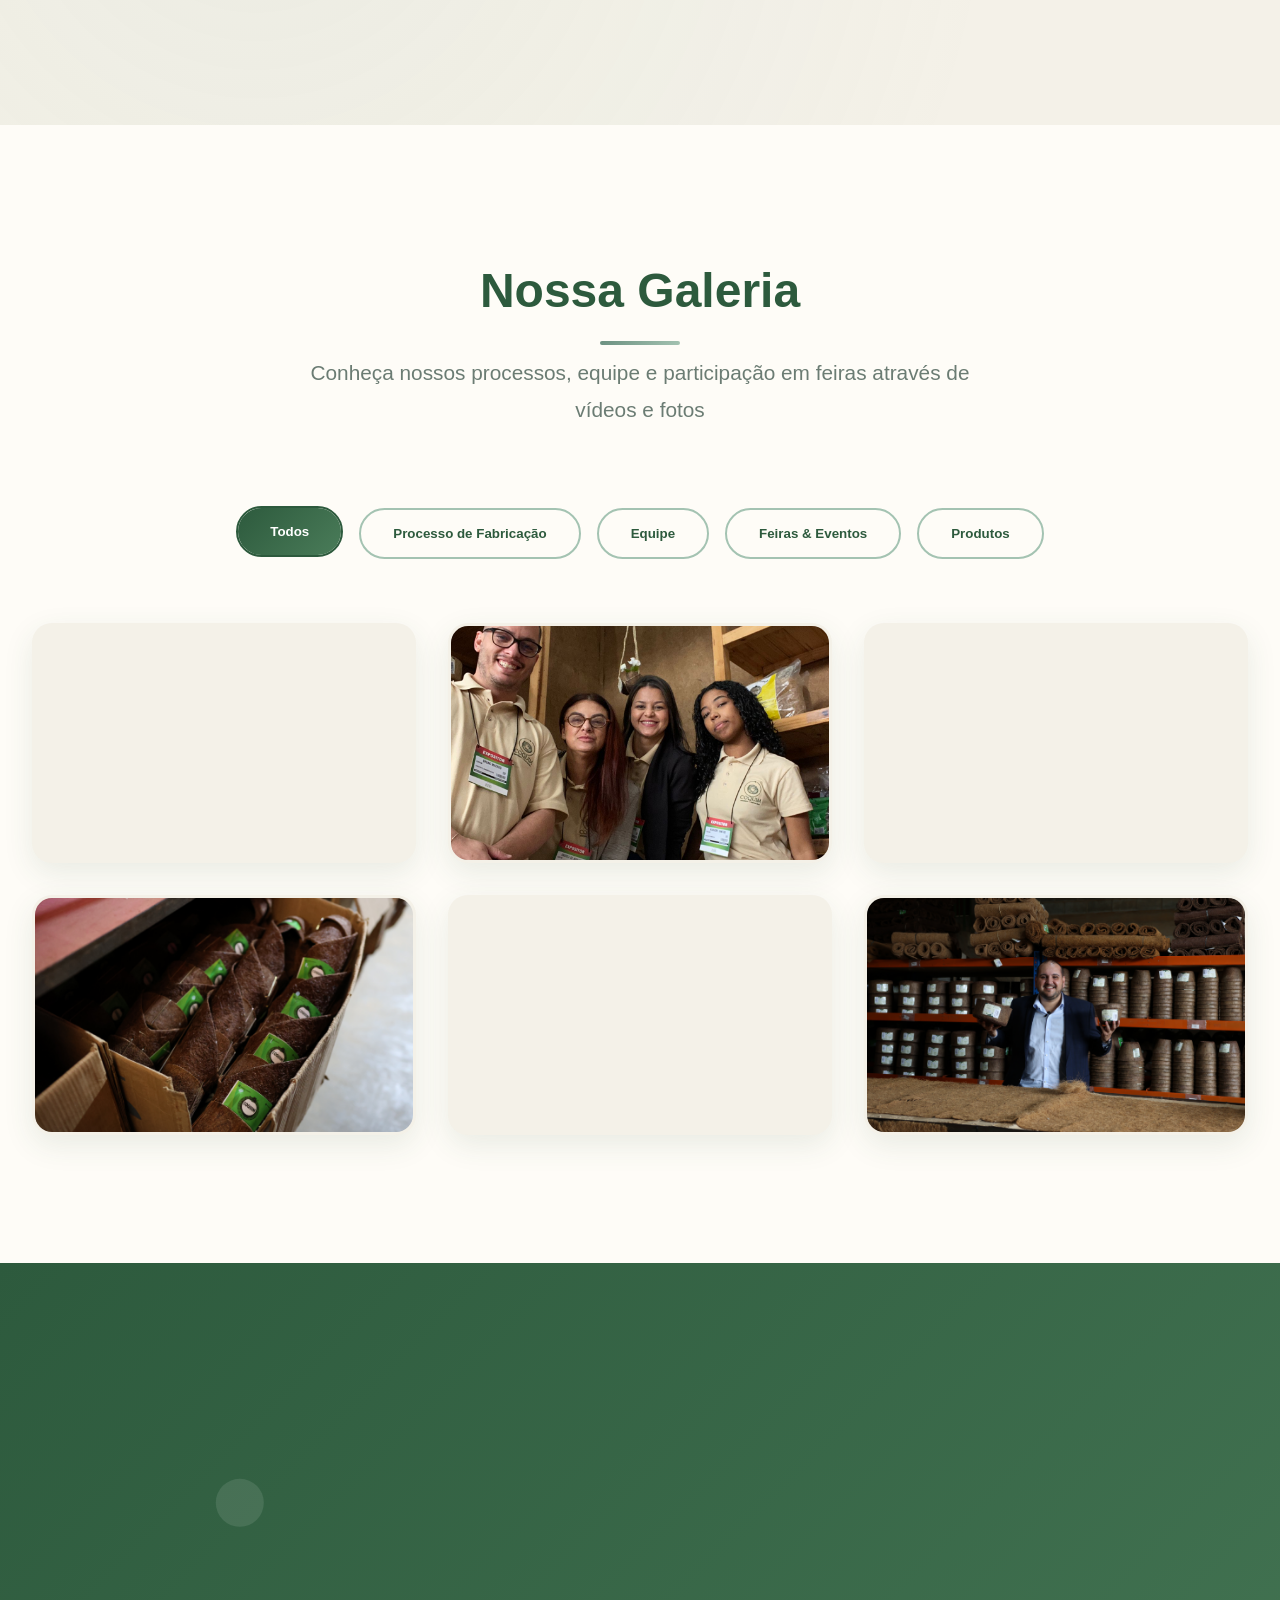
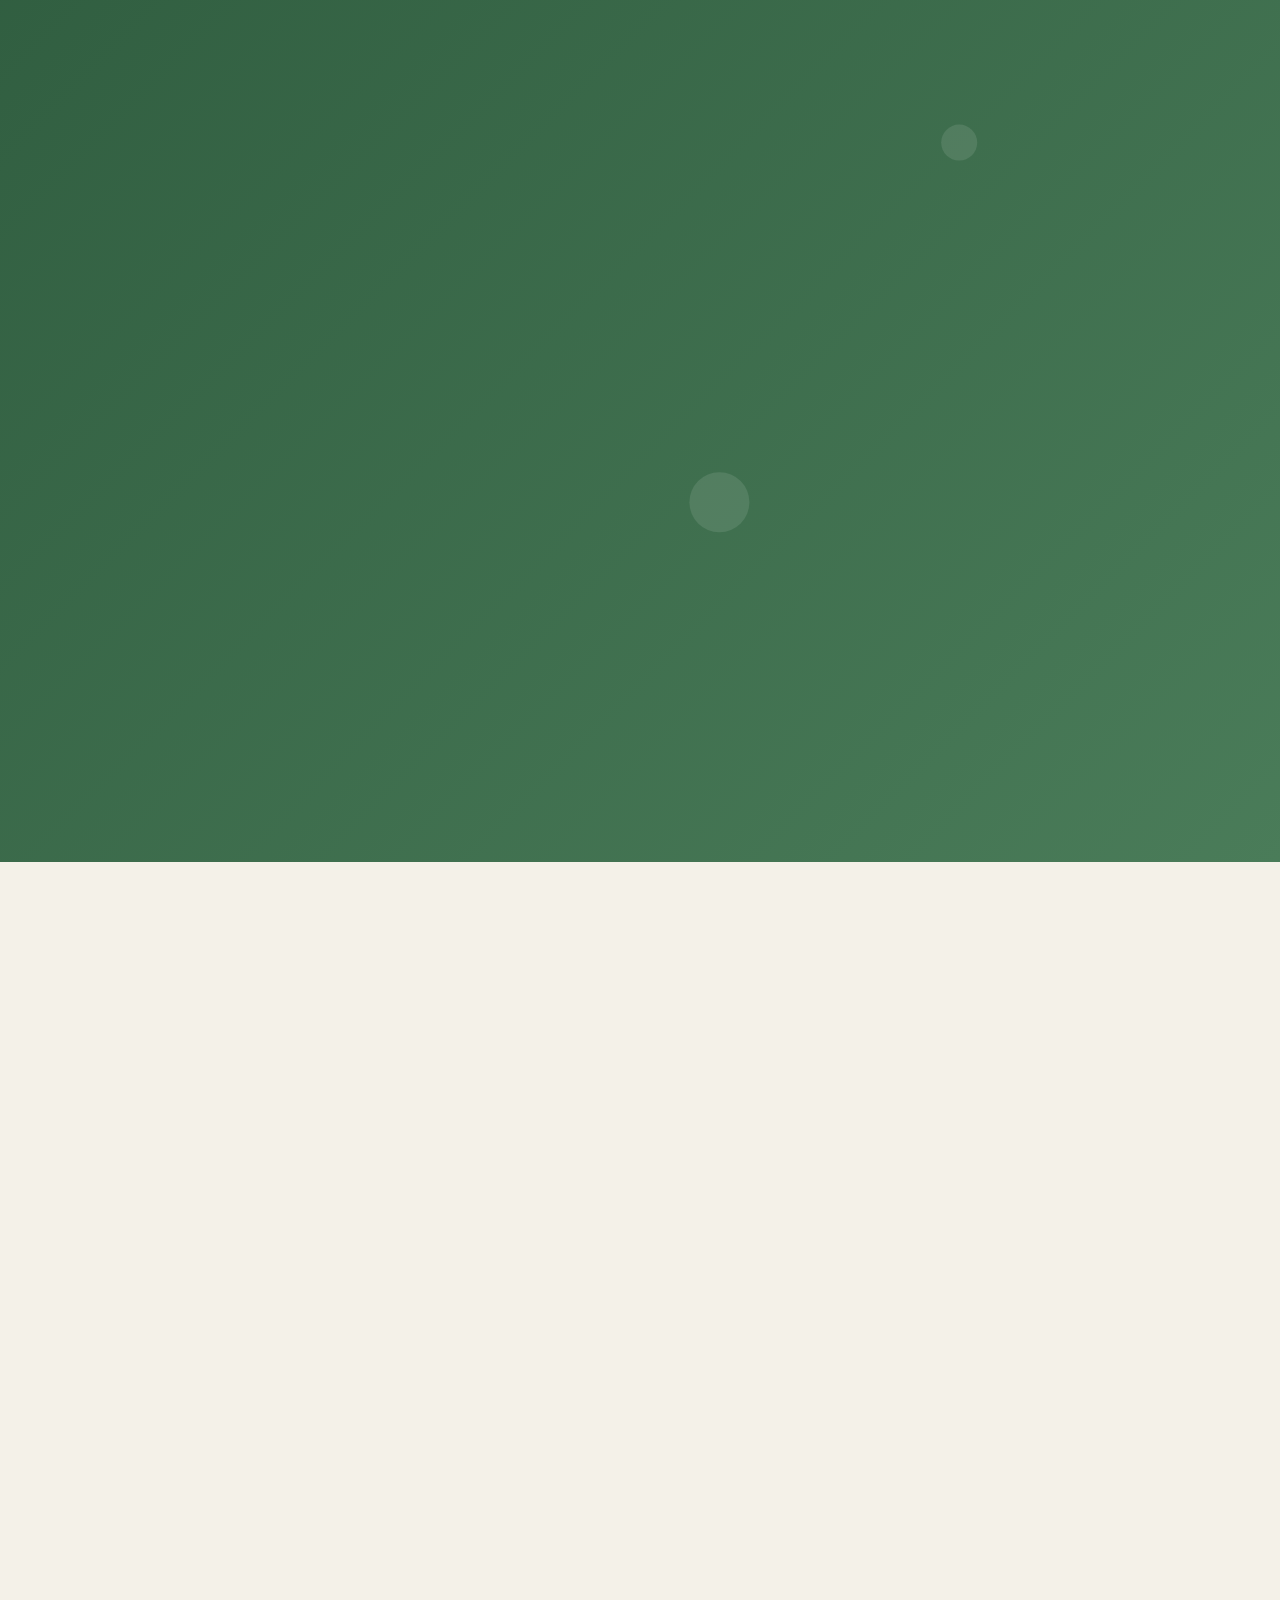
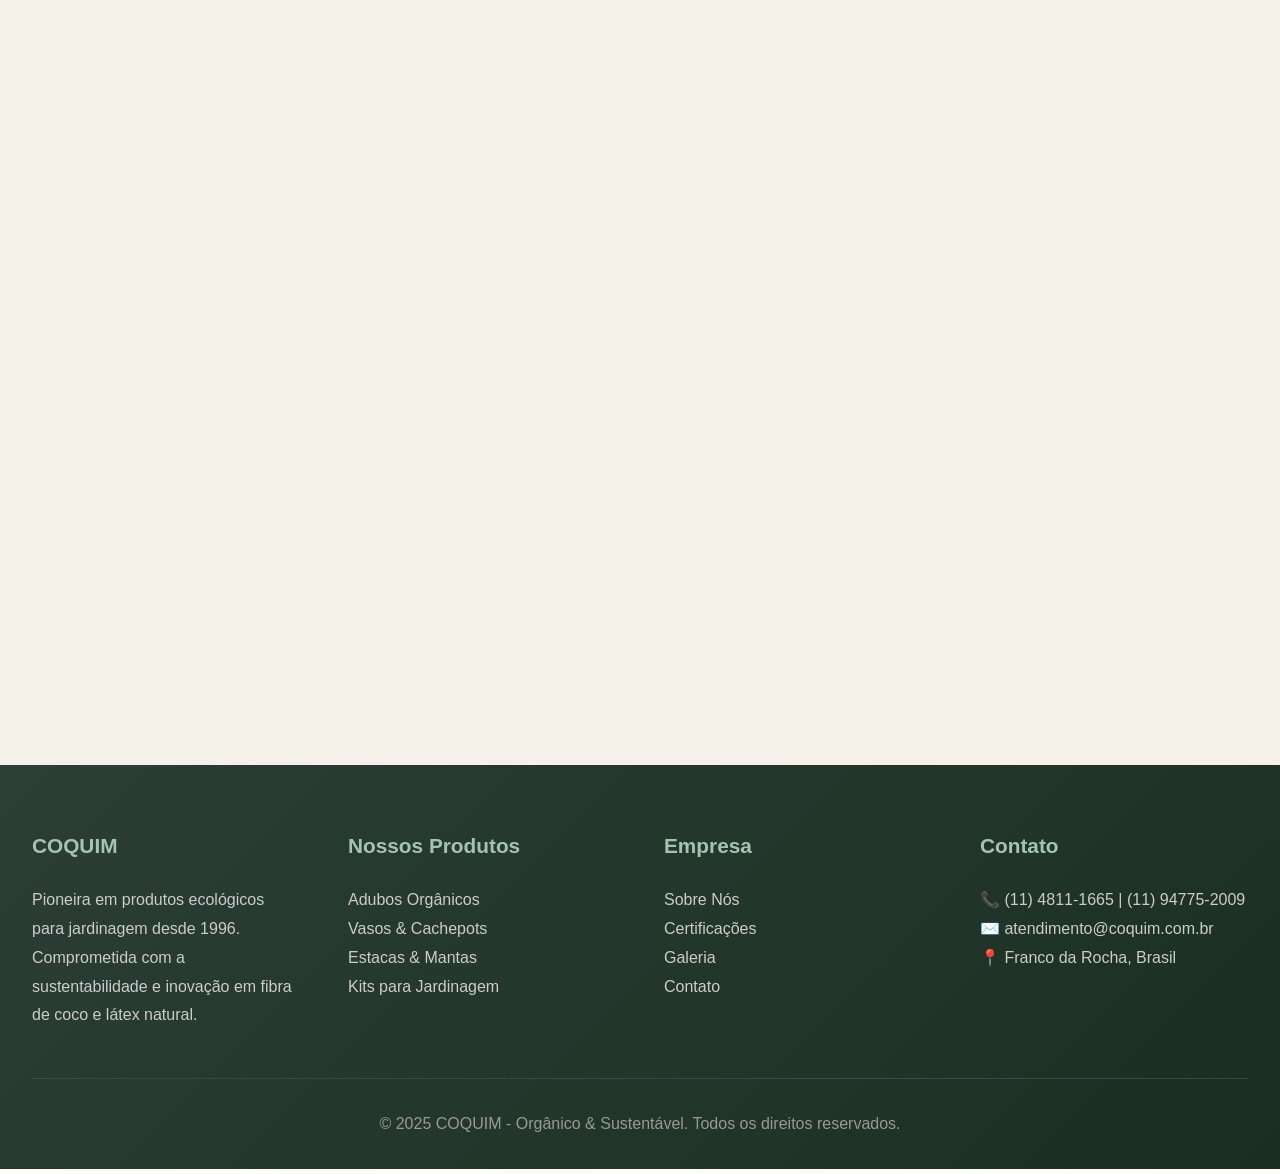
==== commit 95cab58c: "fix: Corrigir renderização da galeria e implementar modal de expansão - Corrigir extensão de imagens" ====
--- a/index.html
+++ b/index.html
@@ -1650,6 +1650,192 @@
 
         .header.scrolled .language-btn:hover {
             background: rgba(45, 90, 61, 0.1);
+        }
+
+        /* Gallery Modal Styles */
+        .gallery-modal {
+            display: none;
+            position: fixed;
+            z-index: 10000;
+            left: 0;
+            top: 0;
+            width: 100%;
+            height: 100%;
+            background-color: rgba(0, 0, 0, 0.95);
+            overflow: hidden;
+            animation: fadeIn 0.3s ease;
+        }
+
+        .gallery-modal.active {
+            display: flex;
+            align-items: center;
+            justify-content: center;
+        }
+
+        @keyframes fadeIn {
+            from {
+                opacity: 0;
+            }
+            to {
+                opacity: 1;
+            }
+        }
+
+        .modal-content {
+            position: relative;
+            width: 90%;
+            height: 90%;
+            display: flex;
+            align-items: center;
+            justify-content: center;
+        }
+
+        .modal-media-container {
+            max-width: 100%;
+            max-height: 100%;
+            display: flex;
+            align-items: center;
+            justify-content: center;
+            position: relative;
+        }
+
+        .modal-image,
+        .modal-video {
+            max-width: 100%;
+            max-height: 90vh;
+            width: auto;
+            height: auto;
+            object-fit: contain;
+            border-radius: 10px;
+            box-shadow: 0 20px 60px rgba(0, 0, 0, 0.5);
+            display: none;
+        }
+
+        .modal-image.active,
+        .modal-video.active {
+            display: block;
+            animation: zoomIn 0.3s ease;
+        }
+
+        @keyframes zoomIn {
+            from {
+                transform: scale(0.8);
+                opacity: 0;
+            }
+            to {
+                transform: scale(1);
+                opacity: 1;
+            }
+        }
+
+        .modal-close {
+            position: absolute;
+            top: 20px;
+            right: 40px;
+            font-size: 50px;
+            font-weight: bold;
+            color: white;
+            background: transparent;
+            border: none;
+            cursor: pointer;
+            z-index: 10001;
+            width: 60px;
+            height: 60px;
+            display: flex;
+            align-items: center;
+            justify-content: center;
+            transition: all 0.3s ease;
+            border-radius: 50%;
+        }
+
+        .modal-close:hover {
+            background: rgba(255, 255, 255, 0.1);
+            transform: rotate(90deg);
+        }
+
+        .modal-nav {
+            position: absolute;
+            top: 50%;
+            transform: translateY(-50%);
+            font-size: 40px;
+            font-weight: bold;
+            color: white;
+            background: rgba(45, 90, 61, 0.7);
+            border: none;
+            cursor: pointer;
+            padding: 20px;
+            border-radius: 50%;
+            width: 60px;
+            height: 60px;
+            display: flex;
+            align-items: center;
+            justify-content: center;
+            transition: all 0.3s ease;
+            z-index: 10001;
+        }
+
+        .modal-nav:hover {
+            background: var(--primary-green);
+            transform: translateY(-50%) scale(1.1);
+        }
+
+        .modal-prev {
+            left: 20px;
+        }
+
+        .modal-next {
+            right: 20px;
+        }
+
+        /* Responsive Modal */
+        @media (max-width: 768px) {
+            .modal-close {
+                top: 10px;
+                right: 10px;
+                font-size: 35px;
+                width: 45px;
+                height: 45px;
+            }
+
+            .modal-nav {
+                font-size: 25px;
+                padding: 12px;
+                width: 45px;
+                height: 45px;
+            }
+
+            .modal-prev {
+                left: 10px;
+            }
+
+            .modal-next {
+                right: 10px;
+            }
+
+            .modal-image,
+            .modal-video {
+                max-height: 80vh;
+            }
+        }
+
+        @media (max-width: 480px) {
+            .modal-content {
+                width: 95%;
+                height: 95%;
+            }
+
+            .modal-nav {
+                font-size: 20px;
+                padding: 10px;
+                width: 40px;
+                height: 40px;
+            }
+
+            .modal-close {
+                font-size: 30px;
+                width: 40px;
+                height: 40px;
+            }
         }
     </style>
 </head>
@@ -1867,7 +2053,7 @@
 
                 <!-- Equipe -->
                 <div class="gallery-item" data-category="team">
-                    <img src="./assets/imagens/equipe.JPG" alt="Nossa Equipe" loading="lazy">
+                    <img src="./assets/imagens/equipe.jpg" alt="Nossa Equipe" loading="lazy">
                     <div class="gallery-overlay">
                         <div class="gallery-overlay-icon">👥</div>
                         <div class="gallery-overlay-text" data-i18n="gallery.items.our_team">Nossa Equipe</div>
@@ -1887,7 +2073,7 @@
 
                 <!-- Produtos -->
                 <div class="gallery-item" data-category="products">
-                    <img src="./assets/imagens/produtos-1.JPG" alt="Nossos Produtos" loading="lazy">
+                    <img src="./assets/imagens/produtos-1.jpg" alt="Nossos Produtos" loading="lazy">
                     <div class="gallery-overlay">
                         <div class="gallery-overlay-icon">🌱</div>
                         <div class="gallery-overlay-text" data-i18n="gallery.items.our_products">Nossos Produtos</div>
@@ -1908,7 +2094,7 @@
 
                 <!-- Exposições -->
                 <div class="gallery-item" data-category="events">
-                    <img src="./assets/imagens/exposicoes.JPG" alt="Exposições" loading="lazy">
+                    <img src="./assets/imagens/exposicoes.jpg" alt="Exposições" loading="lazy">
                     <div class="gallery-overlay">
                         <div class="gallery-overlay-icon">🎪</div>
                         <div class="gallery-overlay-text" data-i18n="gallery.items.exhibitions">Exposições</div>
@@ -1917,6 +2103,21 @@
             </div>
         </div>
     </section>
+
+    <!-- Modal para Galeria -->
+    <div id="gallery-modal" class="gallery-modal">
+        <button class="modal-close" id="modal-close" aria-label="Fechar">&times;</button>
+        <div class="modal-content">
+            <div class="modal-media-container">
+                <img id="modal-image" class="modal-image" alt="">
+                <video id="modal-video" class="modal-video" controls>
+                    <source src="" type="video/mp4">
+                </video>
+            </div>
+            <button class="modal-nav modal-prev" id="modal-prev" aria-label="Anterior">&#10094;</button>
+            <button class="modal-nav modal-next" id="modal-next" aria-label="Próximo">&#10095;</button>
+        </div>
+    </div>
 
     <!-- Certifications -->
     <section class="certifications" id="certifications">
@@ -2685,29 +2886,112 @@
             contactForm.reset();
         });
 
-        // Gallery item click handling with video play/pause
-        document.querySelectorAll('.gallery-item').forEach(item => {
+        // Gallery Modal Functionality
+        const galleryModal = document.getElementById('gallery-modal');
+        const modalImage = document.getElementById('modal-image');
+        const modalVideo = document.getElementById('modal-video');
+        const modalClose = document.getElementById('modal-close');
+        const modalPrev = document.getElementById('modal-prev');
+        const modalNext = document.getElementById('modal-next');
+        let currentGalleryItems = [];
+        let currentItemIndex = 0;
+
+        function updateCurrentGalleryItems() {
+            // Get only visible gallery items based on current filter
+            currentGalleryItems = Array.from(document.querySelectorAll('.gallery-item'))
+                .filter(item => item.style.display !== 'none');
+        }
+
+        function openModal(index) {
+            updateCurrentGalleryItems();
+            if (currentGalleryItems.length === 0) return;
+
+            currentItemIndex = index;
+            const item = currentGalleryItems[currentItemIndex];
             const video = item.querySelector('video');
-
+            const img = item.querySelector('img');
+
+            galleryModal.classList.add('active');
+            document.body.style.overflow = 'hidden';
+
+            // Hide both elements first
+            modalImage.classList.remove('active');
+            modalVideo.classList.remove('active');
+            modalVideo.pause();
+
+            if (video) {
+                const source = video.querySelector('source');
+                modalVideo.querySelector('source').src = source.src;
+                modalVideo.load();
+                modalVideo.classList.add('active');
+            } else if (img) {
+                modalImage.src = img.src;
+                modalImage.alt = img.alt;
+                modalImage.classList.add('active');
+            }
+        }
+
+        function closeModal() {
+            galleryModal.classList.remove('active');
+            document.body.style.overflow = '';
+            modalVideo.pause();
+            modalVideo.querySelector('source').src = '';
+            modalImage.src = '';
+        }
+
+        function showPrevItem() {
+            updateCurrentGalleryItems();
+            currentItemIndex = (currentItemIndex - 1 + currentGalleryItems.length) % currentGalleryItems.length;
+            openModal(currentItemIndex);
+        }
+
+        function showNextItem() {
+            updateCurrentGalleryItems();
+            currentItemIndex = (currentItemIndex + 1) % currentGalleryItems.length;
+            openModal(currentItemIndex);
+        }
+
+        // Gallery item click handling
+        document.querySelectorAll('.gallery-item').forEach((item, index) => {
             item.addEventListener('click', () => {
-                if (video) {
-                    if (video.paused) {
-                        // Pause all other videos first
-                        document.querySelectorAll('.gallery-item video').forEach(v => {
-                            if (v !== video) v.pause();
-                        });
-                        video.play();
-                    } else {
-                        video.pause();
-                    }
+                updateCurrentGalleryItems();
+                const visibleIndex = currentGalleryItems.indexOf(item);
+                if (visibleIndex !== -1) {
+                    openModal(visibleIndex);
                 }
             });
 
             // Show/hide overlay on hover for better UX
+            const video = item.querySelector('video');
             if (video) {
                 item.addEventListener('mouseenter', () => {
                     video.currentTime = Math.min(video.duration * 0.1, 3); // Show preview
                 });
+            }
+        });
+
+        // Modal controls
+        modalClose.addEventListener('click', closeModal);
+        modalPrev.addEventListener('click', showPrevItem);
+        modalNext.addEventListener('click', showNextItem);
+
+        // Close modal on background click
+        galleryModal.addEventListener('click', (e) => {
+            if (e.target === galleryModal) {
+                closeModal();
+            }
+        });
+
+        // Keyboard navigation
+        document.addEventListener('keydown', (e) => {
+            if (!galleryModal.classList.contains('active')) return;
+
+            if (e.key === 'Escape') {
+                closeModal();
+            } else if (e.key === 'ArrowLeft') {
+                showPrevItem();
+            } else if (e.key === 'ArrowRight') {
+                showNextItem();
             }
         });
 
